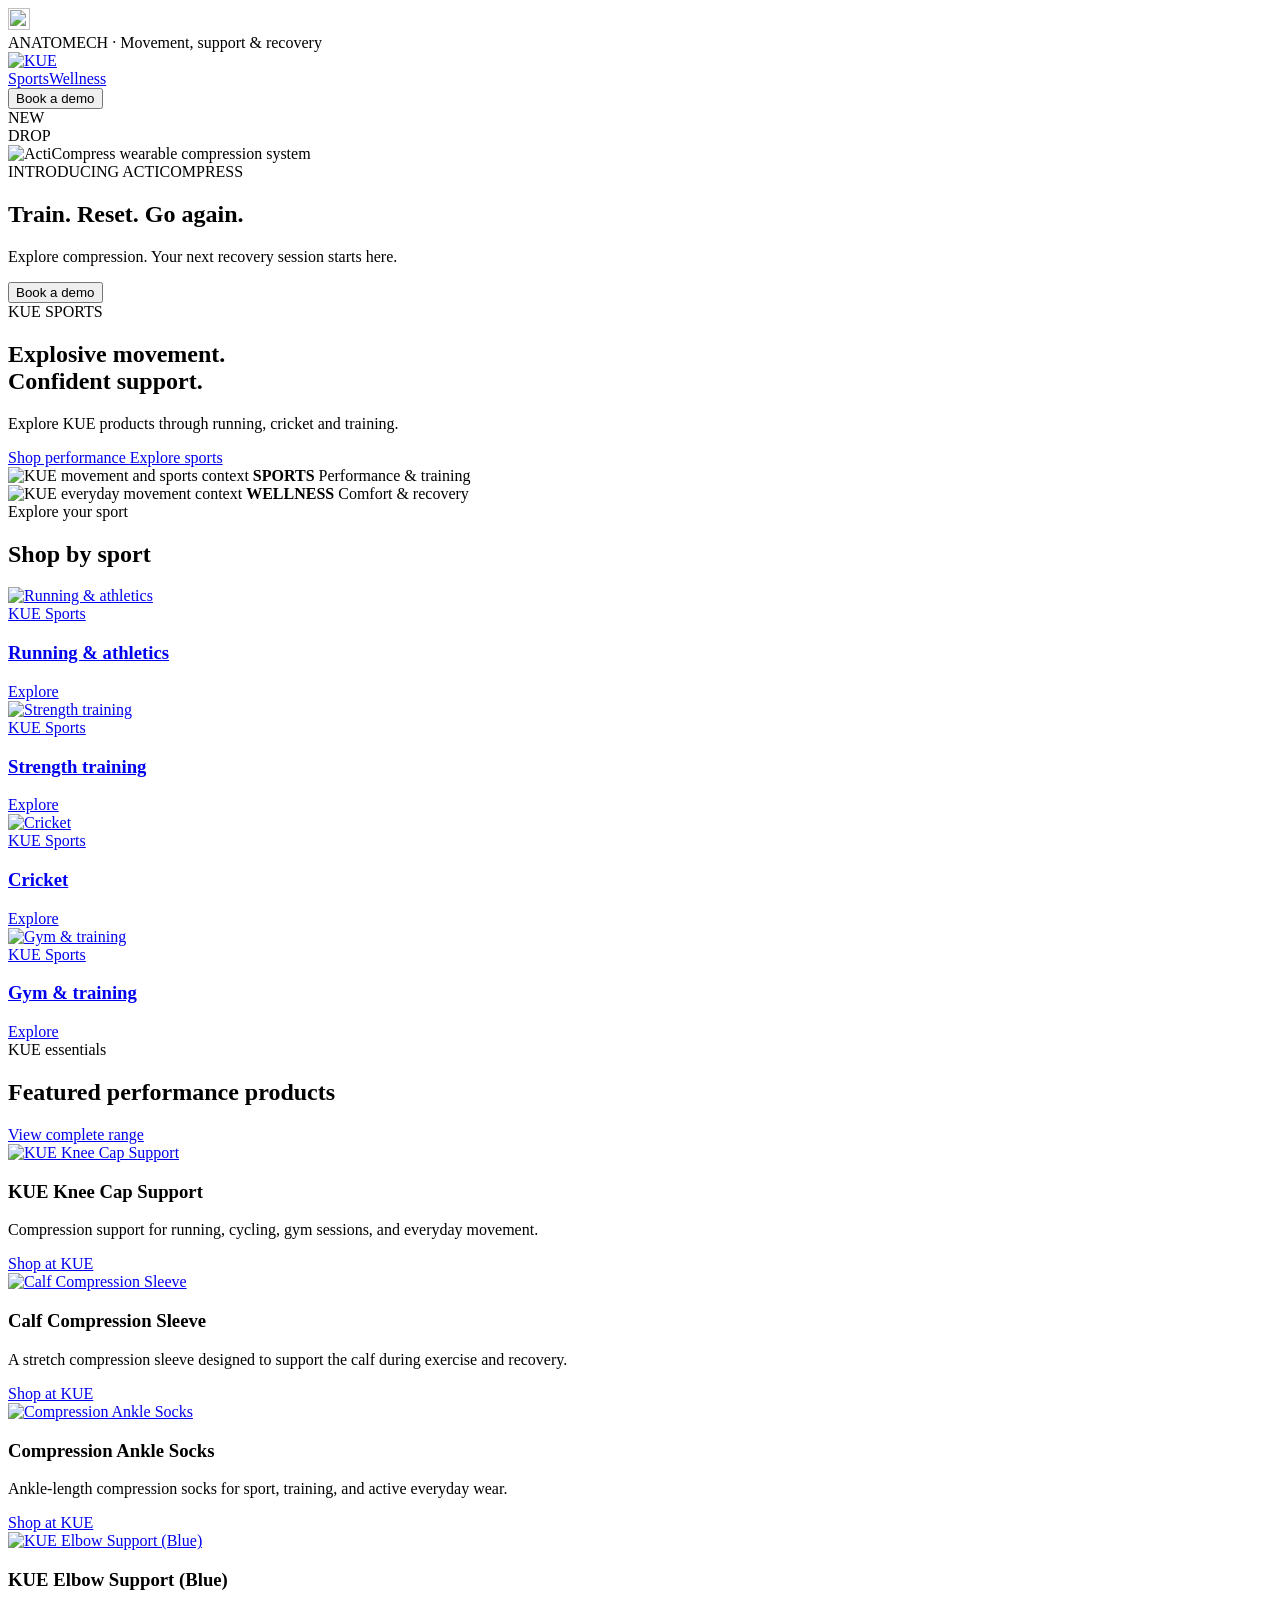
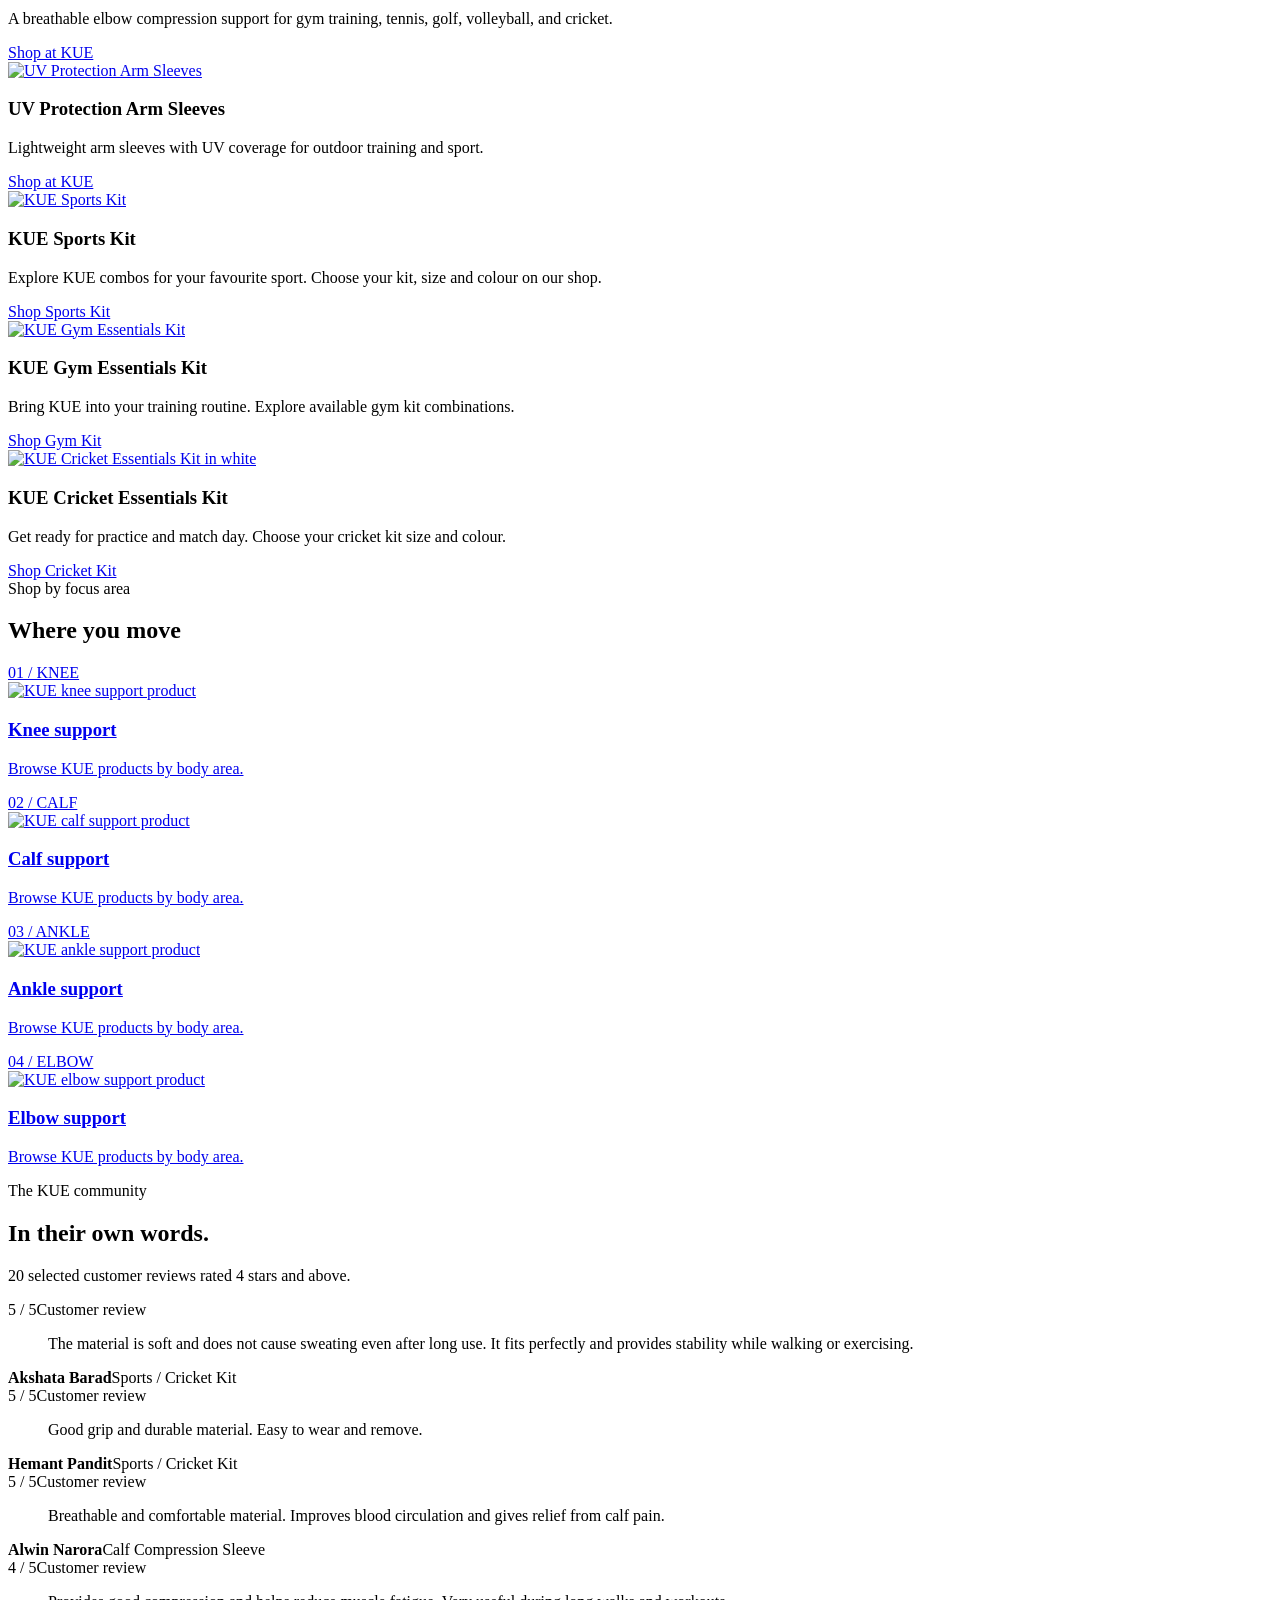
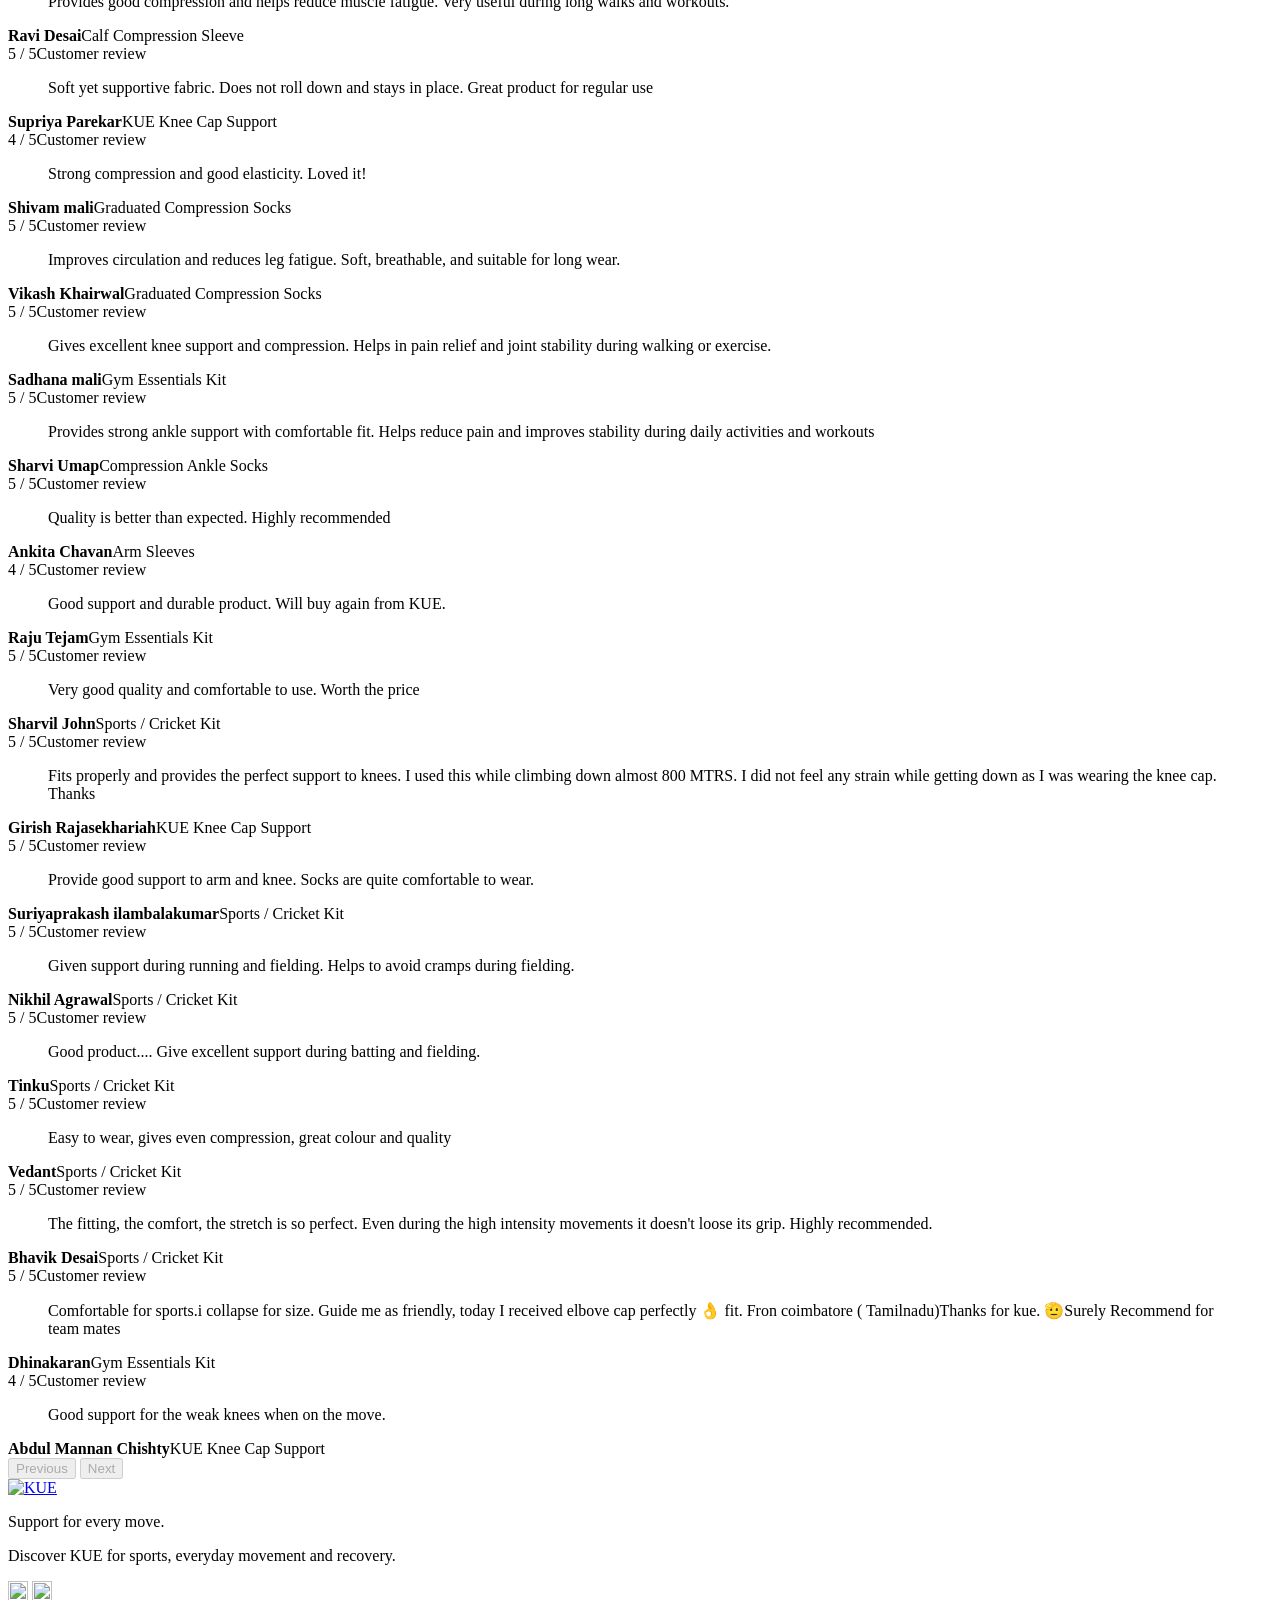
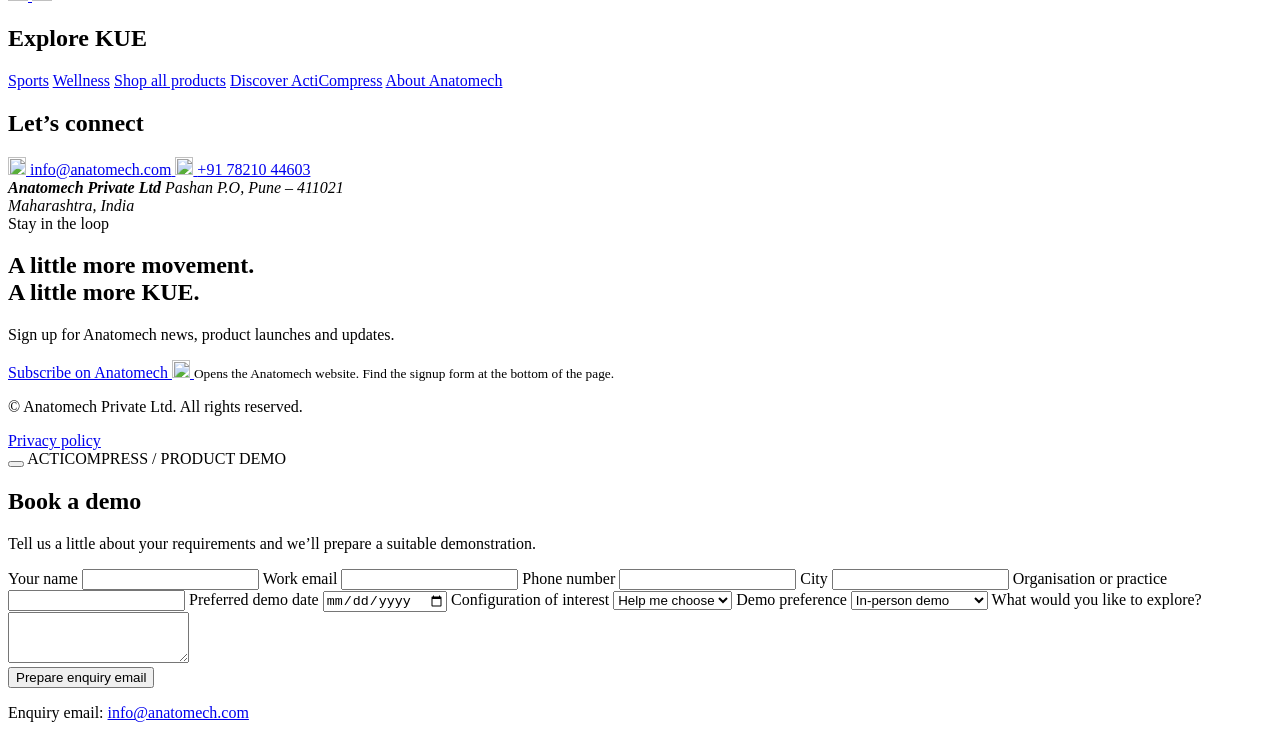
==== sports.html @ 0c374f52 "Add files via upload" ====
<!doctype html>
<html lang="en">
  <head>
    <meta charset="utf-8" />
    <meta name="viewport" content="width=device-width,initial-scale=1" />
    <title>Sports Performance | Anatomech × KUE</title>
    <link rel="stylesheet" href="css/styles.css" />
    <link rel="stylesheet" href="css/launch.css" />
    <link rel="stylesheet" href="css/themes.css" />

    <link rel="stylesheet" href="css/landing.css" />
    <script defer="" src="js/settings.js"></script>
    <script defer="" src="js/enquiry.js"></script>
    <script defer="" src="js/main.js"></script>
    <script
      src="https://unpkg.com/lucide@0.468.0/dist/umd/lucide.js"
      onload="if (typeof refreshIcons === 'function') refreshIcons();"
    ></script>
    <script src="js/reviews.js" defer></script>
  </head>
<a class="kue-top-button" href="#page-top" aria-label="Back to top">
  <img
    src="https://cdn.jsdelivr.net/npm/lucide-static@0.468.0/icons/arrow-up.svg"
    alt=""
    width="22"
    height="22"
  >
</a>

  <body data-page="sports" class="sports-theme" id="page-top">
    <div id="app">
      <div id="siteHeader">
        <div class="promo">ANATOMECH · Movement, support &amp; recovery</div>
        <header class="header">
          <div class="wrap landing-nav">
            <div class="header-brand"><a class="kue-header-logo" href="https://www.anatomech.co/" aria-label="KUE store"><img src="assets/kue-logo.png" alt="KUE" /></a><a class="anatomech-back" href="https://www.anatomech.co/"></a></div>
            <nav aria-label="Main navigation">
              <a href="sports.html" aria-current="page">Sports</a
              ><a href="wellness.html">Wellness</a
              >
            </nav>
            <button class="button sm" data-acti-enquiry="">Book a demo</button>
          </div>
        </header>
      </div>
      <!-- EDIT THIS PAGE'S TEXT AND PHOTOS BELOW. -->
      <main class="sports-context">
        <!-- SHARED LAUNCH HERO: edit js/launch.js -->
        <div id="launchHero">
          <section
            class="launch-strip launch-sports"
            id="acticompress"
            aria-label="ActiCompress new launch"
          >
            <div class="launch-number">NEW<br />DROP <span></span></div>
            <img
              class="launch-cut"
              src="assets/Sports hero.png"
              alt="ActiCompress wearable compression system"
              fetchpriority="high"
            />
            <div class="launch-message">
              <span class="launch-kicker">INTRODUCING ACTICOMPRESS</span>
              <h2>Train. Reset. Go again.</h2>
              <p>Explore compression. Your next recovery session starts here.</p>
            </div>
            <button class="launch-action" type="button" data-acti-enquiry="">
              Book a demo
              <i
                data-lucide="arrow-up-right"
                class="ui-icon"
                aria-hidden="true"
              ></i>
            </button>
          </section>
        </div>
        <section class="hero">
          <div class="hero-copy">
            <span class="eyebrow">KUE SPORTS</span>
            <h1>
              Explosive movement.
              <br />
              <span>Confident support.</span>
            </h1>
            <p>Explore KUE products through running, cricket and training.</p>
            <div class="hero-actions">
              <a class="button" href="https://kues.in/">
                Shop performance
                <i
                  data-lucide="arrow-up-right"
                  class="ui-icon"
                  aria-hidden="true"
                ></i>
              </a>
              <a class="button ghost" href="#sport-categories">
                Explore sports
                <i
                  data-lucide="arrow-up-right"
                  class="ui-icon"
                  aria-hidden="true"
                ></i>
              </a>
            </div>
          </div>
          <div class="hero-visuals">
            <div class="visual">
              <img
                src="assets/tennis.png"
                alt="KUE movement and sports context"
              />
              <span class="visual-tag">
                <b>SPORTS</b>
                Performance &amp; training
              </span>
            </div>
            <div class="visual">
              <img
                src="assets/wellness calf sleeve.png"
                alt="KUE everyday movement context"
              />
              <span class="visual-tag">
                <b>WELLNESS</b>
                Comfort &amp; recovery
              </span>
            </div>
          </div>
        </section>
        <section class="section" id="sport-categories">
          <div class="wrap">
            <div class="section-head">
              <div>
                <span class="eyebrow">Explore your sport</span>
                <h2>Shop by sport</h2>
              </div>
            </div>
            <div class="split-cards">
              <a class="feature-card" href="https://kues.in/products/cricket-essentials-kit?variant=50528614514999">
                <div class="photo">
                  <img src="assets/Kue knee+arm running male.png" alt="Running &amp; athletics" />
                </div>
                <div class="feature-body">
                  <span class="eyebrow">KUE Sports</span>
                  <h3>Running &amp; athletics</h3>
                  <span class="eyebrow">
                    Explore
                    <i
                      data-lucide="arrow-up-right"
                      class="ui-icon"
                      aria-hidden="true"
                    ></i>
                  </span>
                </div>
              </a>
              <a class="feature-card" href="https://kues.in/products/cricket-essentials-kit?variant=50528614449463">
                <div class="photo">
                  <img src="assets/Gym.png" alt="Strength training" />
                </div>
                <div class="feature-body">
                  <span class="eyebrow">KUE Sports</span>
                  <h3>Strength training</h3>
                  <span class="eyebrow">
                    Explore
                    <i
                      data-lucide="arrow-up-right"
                      class="ui-icon"
                      aria-hidden="true"
                    ></i>
                  </span>
                </div>
              </a>
              <a class="feature-card" href="https://kues.in/products/cricket-essentials-kit?variant=50644480033079">
                <div class="photo">
                  <img src="assets/Cricket.png" alt="Cricket" />
                </div>
                <div class="feature-body">
                  <span class="eyebrow">KUE Sports</span>
                  <h3>Cricket</h3>
                  <span class="eyebrow">
                    Explore
                    <i
                      data-lucide="arrow-up-right"
                      class="ui-icon"
                      aria-hidden="true"
                    ></i>
                  </span>
                </div>
              </a>
              <a class="feature-card" href="https://kues.in/products/cricket-essentials-kit?variant=50528614482231">
                <div class="photo">
                  <img src="assets/strength training.png" alt="Gym &amp; training" />
                </div>
                <div class="feature-body">
                  <span class="eyebrow">KUE Sports</span>
                  <h3>Gym &amp; training</h3>
                  <span class="eyebrow">
                    Explore<i
                      data-lucide="arrow-up-right"
                      class="ui-icon"
                      aria-hidden="true"
                    ></i>
                  </span>
                </div>
              </a>
            </div>
          </div>
        </section>
        <section class="section pale" id="products">
          <div class="wrap">
            <div class="section-head">
              <div>
                <span class="eyebrow">KUE essentials</span>
                <h2>Featured performance products</h2>
              </div>
              <a href="https://kues.in/collections/all-products" class="button ghost sm">
                View complete range
                <i
                  data-lucide="arrow-up-right"
                  class="ui-icon"
                  aria-hidden="true"
                ></i>
              </a>
            </div>
            <div class="product-grid">
              <article class="product-card">
                <a class="product-image" href="https://kues.in/products/kue-knee-cap-compression-support-brace-for-gym-running-cycling-sports-jogging-workout-pain-relief-men-women-brace-for-knee-pain-relief-products-small-turquoise"
                  ><img
                    class="product-art"
                    src="assets/kue-knee-support.png"
                    alt="KUE Knee Cap Support"
                    loading="lazy"
                /></a>
                <div class="product-info">
                  <h3>KUE Knee Cap Support</h3>
                  <p class="product-sub">
                    Compression support for running, cycling, gym sessions, and
                    everyday movement.
                  </p>
                  <a class="button ghost sm" href="https://kues.in/collections/all-products"
                    >Shop at KUE
                    <i data-lucide="arrow-up-right" class="ui-icon"></i
                  ></a>
                </div>
              </article>
              <article class="product-card">
                <a class="product-image" href="https://kues.in/products/calf-compression-sleeve"
                  ><img
                    class="product-art"
                    src="assets/kue-calf-sleeve.png"
                    alt="Calf Compression Sleeve"
                    loading="lazy"
                /></a>
                <div class="product-info">
                  <h3>Calf Compression Sleeve</h3>
                  <p class="product-sub">
                    A stretch compression sleeve designed to support the calf
                    during exercise and recovery.
                  </p>
                  <a class="button ghost sm" href="https://kues.in/collections/all-products"
                    >Shop at KUE
                    <i data-lucide="arrow-up-right" class="ui-icon"></i
                  ></a>
                </div>
              </article>
              <article class="product-card">
                <a class="product-image" href="https://kues.in/products/sports-performance-ankle-socks?variant=50195063243063"
                  ><img
                    class="product-art"
                    src="assets/kue-ankle-socks.png"
                    alt="Compression Ankle Socks"
                    loading="lazy"
                /></a>
                <div class="product-info">
                  <h3>Compression Ankle Socks</h3>
                  <p class="product-sub">
                    Ankle-length compression socks for sport, training, and
                    active everyday wear.
                  </p>
                  <a class="button ghost sm" href="https://kues.in/collections/all-products"
                    >Shop at KUE
                    <i data-lucide="arrow-up-right" class="ui-icon"></i
                  ></a>
                </div>
              </article>
              <article class="product-card">
                <a class="product-image" href="https://kues.in/products/kue-elbow-support-for-for-men-women-workout-gym-pain-relief-quick-recovery-tennis-golf-gym-fitness-volleyball-cricket-elbow-sleeves-elastic-breathable-compression-band-turquoise-s"
                  ><img
                    class="product-art"
                    src="assets/kue-elbow-support.png"
                    alt="KUE Elbow Support (Blue)"
                    loading="lazy"
                /></a>
                <div class="product-info">
                  <h3>KUE Elbow Support (Blue)</h3>
                  <p class="product-sub">
                    A breathable elbow compression support for gym training,
                    tennis, golf, volleyball, and cricket.
                  </p>
                  <a class="button ghost sm" href="https://kues.in/collections/all-products"
                    >Shop at KUE
                    <i data-lucide="arrow-up-right" class="ui-icon"></i
                  ></a>
                </div>
              </article>
              <article class="product-card">
                <a class="product-image" href="https://kues.in/products/arm-sleeve"
                  ><img
                    class="product-art"
                    src="assets/kue-arm-sleeves.png"
                    alt="UV Protection Arm Sleeves"
                    loading="lazy"
                /></a>
                <div class="product-info">
                  <h3>UV Protection Arm Sleeves</h3>
                  <p class="product-sub">
                    Lightweight arm sleeves with UV coverage for outdoor
                    training and sport.
                  </p>
                  <a class="button ghost sm" href="https://kues.in/collections/all-products"
                    >Shop at KUE
                    <i data-lucide="arrow-up-right" class="ui-icon"></i
                  ></a>
                </div>
              </article>
              <!-- SPORTS KIT -->
<article class="product-card">
  <a
    class="product-image"
    href="https://kues.in/products/cricket-essentials-kit"
  >
    <img
      class="product-art"
      src="https://cdn.shopify.com/s/files/1/0666/0970/9367/files/Suitableforallsports.jpg?v=1767867166"
      alt="KUE Sports Kit"
      loading="lazy"
    />
  </a>

  <div class="product-info">
    <h3>KUE Sports Kit</h3>
    <p class="product-sub">
      Explore KUE combos for your favourite sport.
      Choose your kit, size and colour on our shop.
    </p>
    <a
      class="button ghost sm"
      href="https://kues.in/products/cricket-essentials-kit"
    >
      Shop Sports Kit
      <i
        data-lucide="arrow-up-right"
        class="ui-icon"
        aria-hidden="true"
      ></i>
    </a>
  </div>
</article>

<!-- GYM KIT -->
<article class="product-card">
  <a
    class="product-image"
    href="https://kues.in/products/gym-essentials-kit"
  >
    <img
      class="product-art"
      src="https://cdn.shopify.com/s/files/1/0666/0970/9367/files/Elbowcap1_3.png?v=1767870946"
      alt="KUE Gym Essentials Kit"
      loading="lazy"
    />
  </a>

  <div class="product-info">
    <h3>KUE Gym Essentials Kit</h3>
    <p class="product-sub">
      Bring KUE into your training routine.
      Explore available gym kit combinations.
    </p>
    <a
      class="button ghost sm"
      href="https://kues.in/products/gym-essentials-kit"
    >
      Shop Gym Kit
      <i
        data-lucide="arrow-up-right"
        class="ui-icon"
        aria-hidden="true"
      ></i>
    </a>
  </div>
</article>

<!-- CRICKET KIT -->
<article class="product-card">
  <a
    class="product-image"
    href="https://kues.in/products/cricket-essentials-kit?variant=50644480033079"
  >
    <img
      class="product-art"
      src="https://kues.in/cdn/shop/files/white.png?v=1767870946&amp;width=800"
      alt="KUE Cricket Essentials Kit in white"
      loading="lazy"
    />
  </a>

  <div class="product-info">
    <h3>KUE Cricket Essentials Kit</h3>
    <p class="product-sub">
      Get ready for practice and match day.
      Choose your cricket kit size and colour.
    </p>
    <a
      class="button ghost sm"
      href="https://kues.in/products/cricket-essentials-kit?variant=50644480033079"
    >
      Shop Cricket Kit
      <i
        data-lucide="arrow-up-right"
        class="ui-icon"
        aria-hidden="true"
      ></i>
    </a>
  </div>
</article>
            </div>
          </div>
        </section>
        <section class="section pale">
          <div class="wrap">
            <div class="section-head">
              <div>
                <span class="eyebrow">Shop by focus area</span>
                <h2>Where you move</h2>
              </div>
            </div>
            <div class="zone-grid">
              <a class="zone" href="https://kues.in/products/cricket-essentials-kit?variant=50528614777143">
                <div class="zone-num">
                  <span>01 / KNEE</span>
                  <span>
                    <i
                      data-lucide="arrow-up-right"
                      class="ui-icon"
                      aria-hidden="true"
                    ></i>
                  </span>
                </div>
                <div class="zone-illustration">
                  <img
                    src="assets/Knee.png"
                    alt="KUE knee support product"
                    loading="lazy"
                  />
                </div>
                <h3>Knee support</h3>
                <p>Browse KUE products by body area.</p>
              </a>
              <a class="zone" href="https://kues.in/products/calf-compression-sleeve?variant=44956958163255">
                <div class="zone-num">
                  <span>02 / CALF</span>
                  <span>
                    <i
                      data-lucide="arrow-up-right"
                      class="ui-icon"
                      aria-hidden="true"
                    ></i>
                  </span>
                </div>
                <div class="zone-illustration">
                  <img
                    src="assets/Calf.png"
                    alt="KUE calf support product"
                    loading="lazy"
                  />
                </div>
                <h3>Calf support</h3>
                <p>Browse KUE products by body area.</p>
              </a>
              <a class="zone" href="https://kues.in/products/sports-performance-ankle-socks?variant=43635966476599">
                <div class="zone-num">
                  <span>03 / ANKLE</span>
                  <span>
                    <i
                      data-lucide="arrow-up-right"
                      class="ui-icon"
                      aria-hidden="true"
                    ></i>
                  </span>
                </div>
                <div class="zone-illustration">
                  <img
                    src="assets/ankel.png"
                    alt="KUE ankle support product"
                    loading="lazy"
                  />
                </div>
                <h3>Ankle support</h3>
                <p>Browse KUE products by body area.</p>
              </a>
              <a class="zone" href="https://kues.in/products/kue-elbow-support-for-for-men-women-workout-gym-pain-relief-quick-recovery-tennis-golf-gym-fitness-volleyball-cricket-elbow-sleeves-elastic-breathable-compression-band-turquoise-s">
                <div class="zone-num">
                  <span>04 / ELBOW</span>
                  <span>
                    <i
                      data-lucide="arrow-up-right"
                      class="ui-icon"
                      aria-hidden="true"
                    ></i>
                  </span>
                </div>
                <div class="zone-illustration">
                  <img
                    src="assets/elbow.png"
                    alt="KUE elbow support product"
                    loading="lazy"
                  />
                </div>
                <h3>Elbow support</h3>
                <p>Browse KUE products by body area.</p>
              </a>
            </div>
          </div>
        </section>
        <!-- <section class="section">
          <div class="wrap tech-panel">
            <div>
              <span class="eyebrow">KUE performance</span>
              <h3>Explore support options.</h3>
            </div>
            <div class="tech-point">
              <strong>01 / Support</strong>
              <p>Browse KUE products and check product details at the store.</p>
            </div>
            <div class="tech-point">
              <strong>02 / Compression</strong>
              <p>Browse KUE products and check product details at the store.</p>
            </div>
            <div class="tech-point">
              <strong>03 / Comfort</strong>
              <p>Browse KUE products and check product details at the store.</p>
            </div>
          </div>
        </section> -->
        
        
        
        <!-- <section class="section" id="sport-categories">
          <div class="wrap">
            <span class="eyebrow">KUE / Sports &amp; performance</span>
            <h2>Find your training fit.</h2>
            <p class="muted">
              Use the KUE shop to review product sizes and available colors.
            </p>
            <a class="button" href="https://kues.in/collections/all-products"> Shop sports products </a>
          </div>
        </section> -->

        <!-- CUSTOMER REVIEWS — place before </main> -->
<section class="section kue-selected-reviews" id="customer-reviews">
  <div class="wrap pale">
    <div class="section-head">
      <div>
        <span class="eyebrow">The KUE community</span>
        <h2>In their own words.</h2>
        <p>20 selected customer reviews rated 4 stars and above.</p>
      </div>
    </div>

    <div
  class="kue-review-grid"
  id="kueReviewGrid"
  role="region"
  aria-label="Customer reviews"
  tabindex="0"
></div>

    <div class="kue-review-controls">
  <button
    type="button"
    class="button ghost"
    id="kueReviewsPrev"
    aria-label="Previous reviews"
    aria-controls="kueReviewGrid"
  >
       Previous
      </button>

        <button
    type="button"
    class="button"
    id="kueReviewsNext"
    aria-label="Next reviews"
    aria-controls="kueReviewGrid"
  >
    Next
  </button>
    </div>
  </div>
</section>
      </main>
      <div id="siteFooter">
        <footer class="kue-footer">
  <div class="kue-footer-inner">

    <div class="kue-footer-grid">

      <!-- BRAND -->
      <div class="kue-footer-brand">
        <a href="https://kues.in/" aria-label="Visit the KUE shop">
          <img
            class="kue-footer-logo"
            src="assets/kue-logo.png"
            alt="KUE"
            width="130"
            loading="lazy"
          >
        </a>

        <p class="kue-footer-tagline">
          Support for every move.
        </p>

        <p>
          Discover KUE for sports, everyday movement
          and recovery.
        </p>

        <div class="kue-footer-socials">
          <a
            href="https://www.instagram.com/kue.life/"
            target="_blank"
            rel="noopener noreferrer"
            aria-label="KUE on Instagram — opens in a new tab"
          >
            <img
              src="https://cdn.jsdelivr.net/npm/lucide-static@0.468.0/icons/instagram.svg"
              width="20"
              height="20"
              alt=""
            >
          </a>

          <a
            href="https://www.linkedin.com/company/anatomech/"
            target="_blank"
            rel="noopener noreferrer"
            aria-label="Anatomech on LinkedIn — opens in a new tab"
          >
            <img
              src="https://cdn.jsdelivr.net/npm/lucide-static@0.468.0/icons/linkedin.svg"
              width="20"
              height="20"
              alt=""
            >
          </a>
        </div>
      </div>

      <!-- PAGE LINKS -->
      <nav class="kue-footer-links" aria-label="Footer navigation">
        <h2>Explore KUE</h2>
        <a href="sports.html">Sports</a>
        <a href="wellness.html">Wellness</a>
        <a href="https://kues.in/collections/all-products">Shop all products</a>
        <a href="#acticompress">Discover ActiCompress</a>
        <a href="https://www.anatomech.co/">About Anatomech</a>
      </nav>

      <!-- CONTACT DETAILS -->
      <div class="kue-footer-contact">
        <h2>Let’s connect</h2>

        <a class="kue-footer-contact-link" href="mailto:info@anatomech.com">
          <img
            src="https://cdn.jsdelivr.net/npm/lucide-static@0.468.0/icons/mail.svg"
            width="18"
            height="18"
            alt=""
          >
          <span>info@anatomech.com</span>
        </a>

        <a class="kue-footer-contact-link" href="tel:+917821044603">
          <img
            src="https://cdn.jsdelivr.net/npm/lucide-static@0.468.0/icons/phone.svg"
            width="18"
            height="18"
            alt=""
          >
          <span>+91 78210 44603</span>
        </a>

        <address>
          <strong>Anatomech Private Ltd</strong>
          Pashan P.O, Pune – 411021<br>
          Maharashtra, India
        </address>
      </div>

      <!-- NEWSLETTER -->
      <div class="kue-footer-newsletter">
        <span class="kue-footer-label">Stay in the loop</span>
        <h2>A little more movement.<br>A little more KUE.</h2>
        <p>
          Sign up for Anatomech news, product launches
          and updates.
        </p>

        <a
          class="kue-footer-subscribe"
          href="https://www.anatomech.co/"
          target="_blank"
          rel="noopener noreferrer"
        >
          Subscribe on Anatomech
          <img
            src="https://cdn.jsdelivr.net/npm/lucide-static@0.468.0/icons/arrow-up-right.svg"
            width="18"
            height="18"
            alt=""
          >
        </a>

        <small>
          Opens the Anatomech website. Find the signup
          form at the bottom of the page.
        </small>
      </div>

    </div>

    <div class="kue-footer-bottom">
      <p>© Anatomech Private Ltd. All rights reserved.</p>

      <a href="https://www.anatomech.co/privacy-policy">
        Privacy policy
      </a>
    </div>

  </div>
</footer>
      </div>
      <div id="siteOverlays"></div>
    </div>
  </body>
</html>
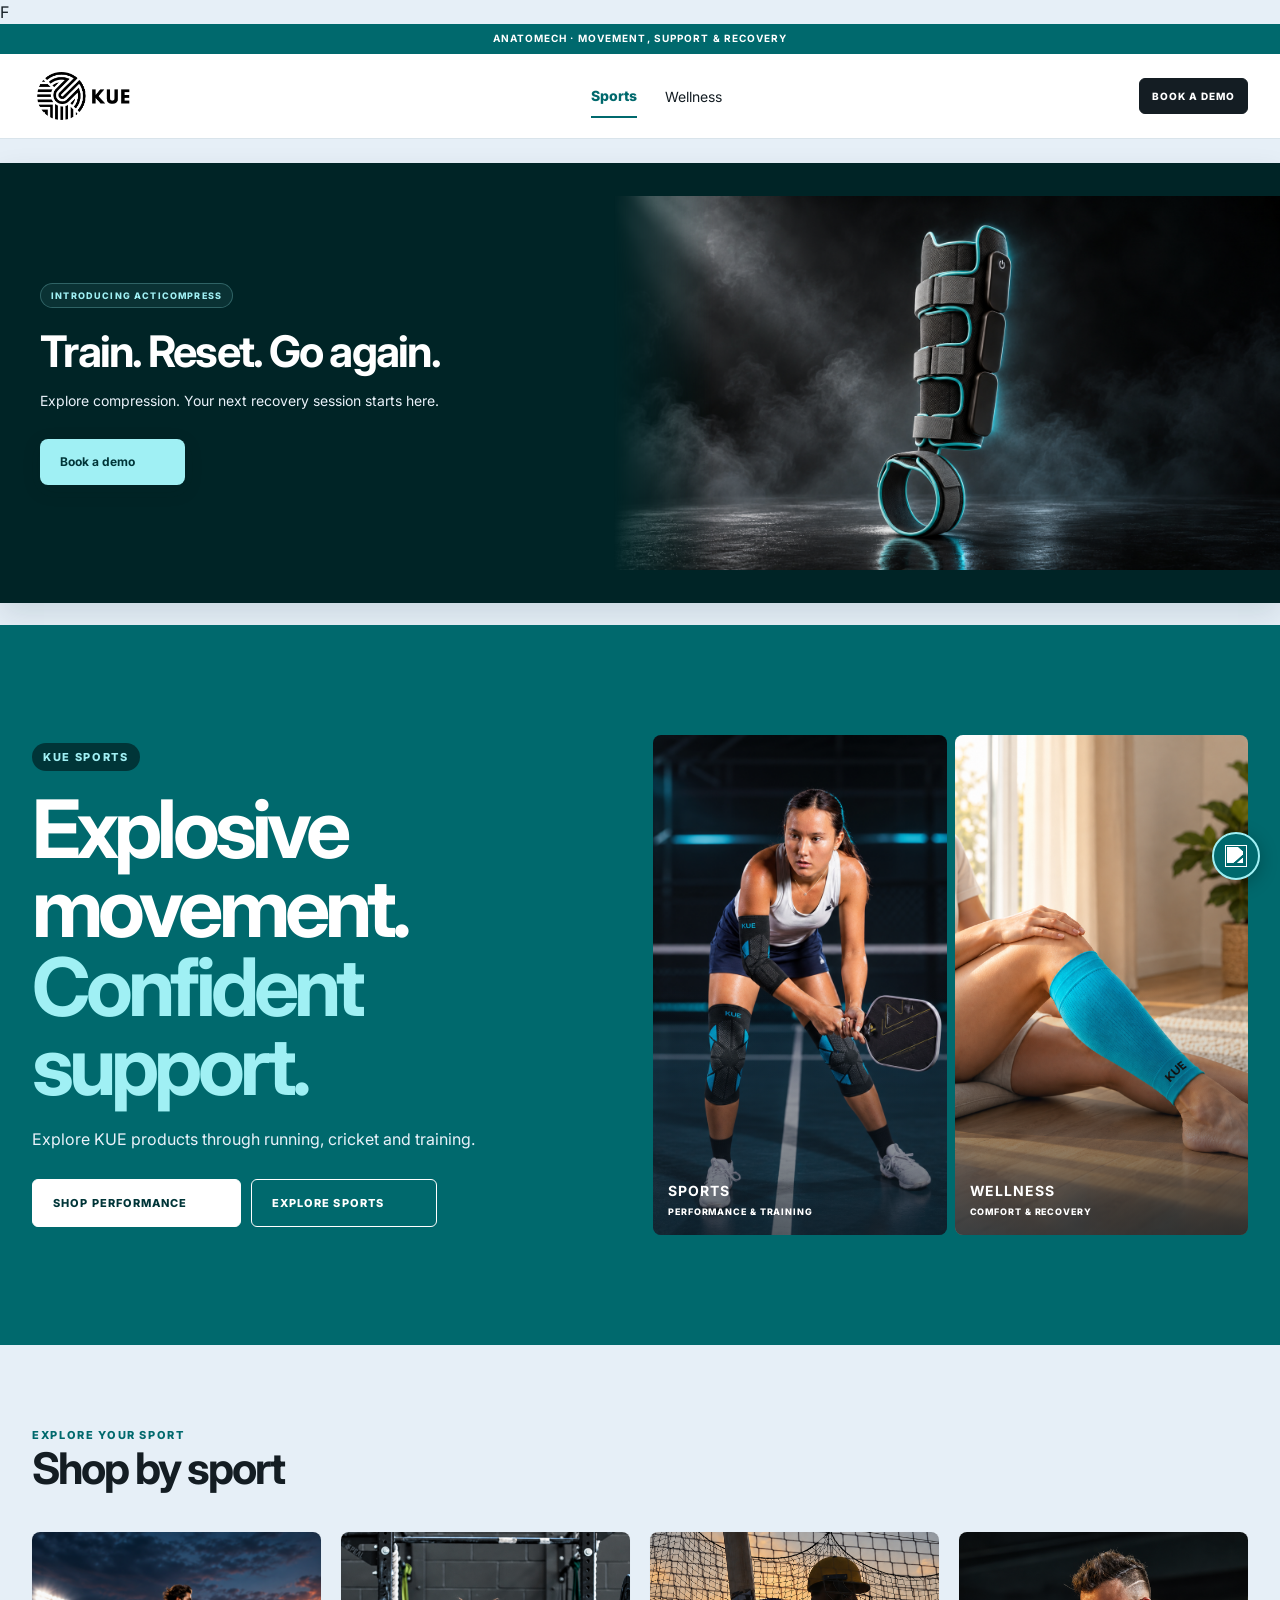
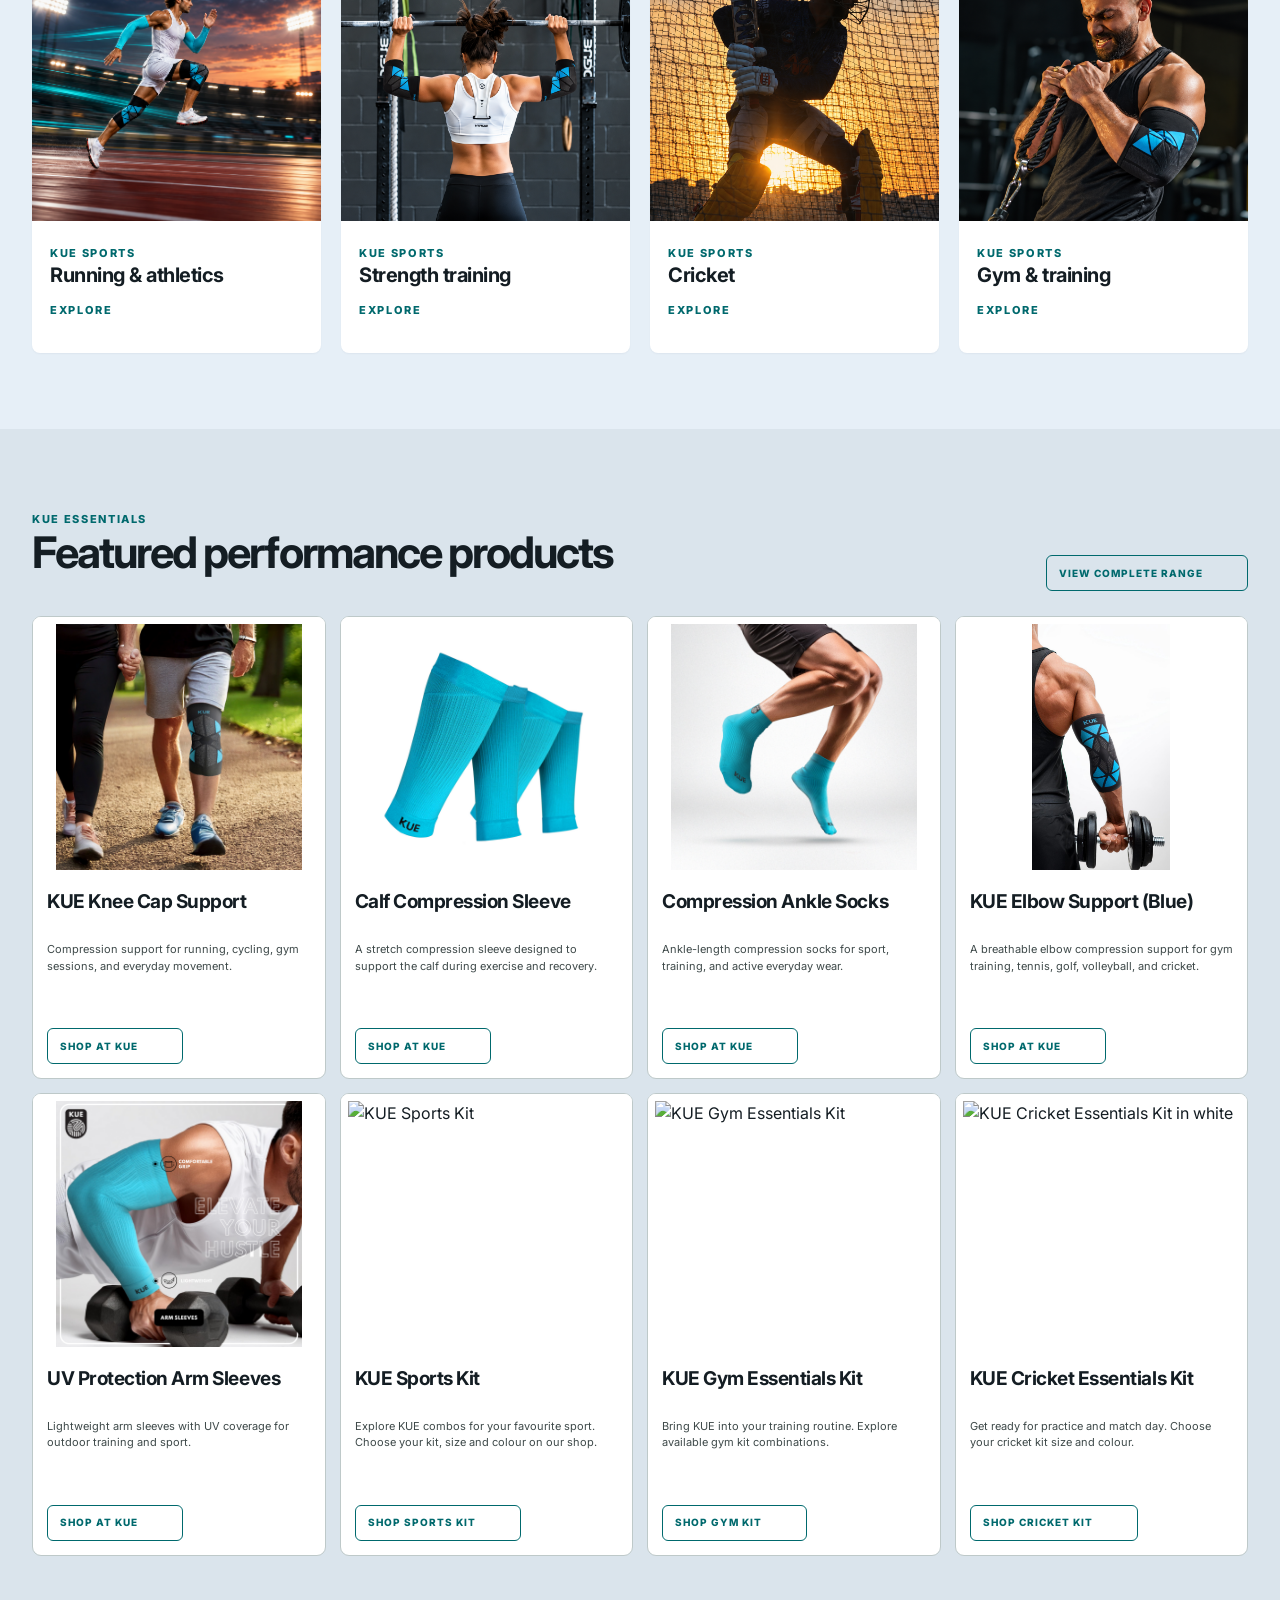
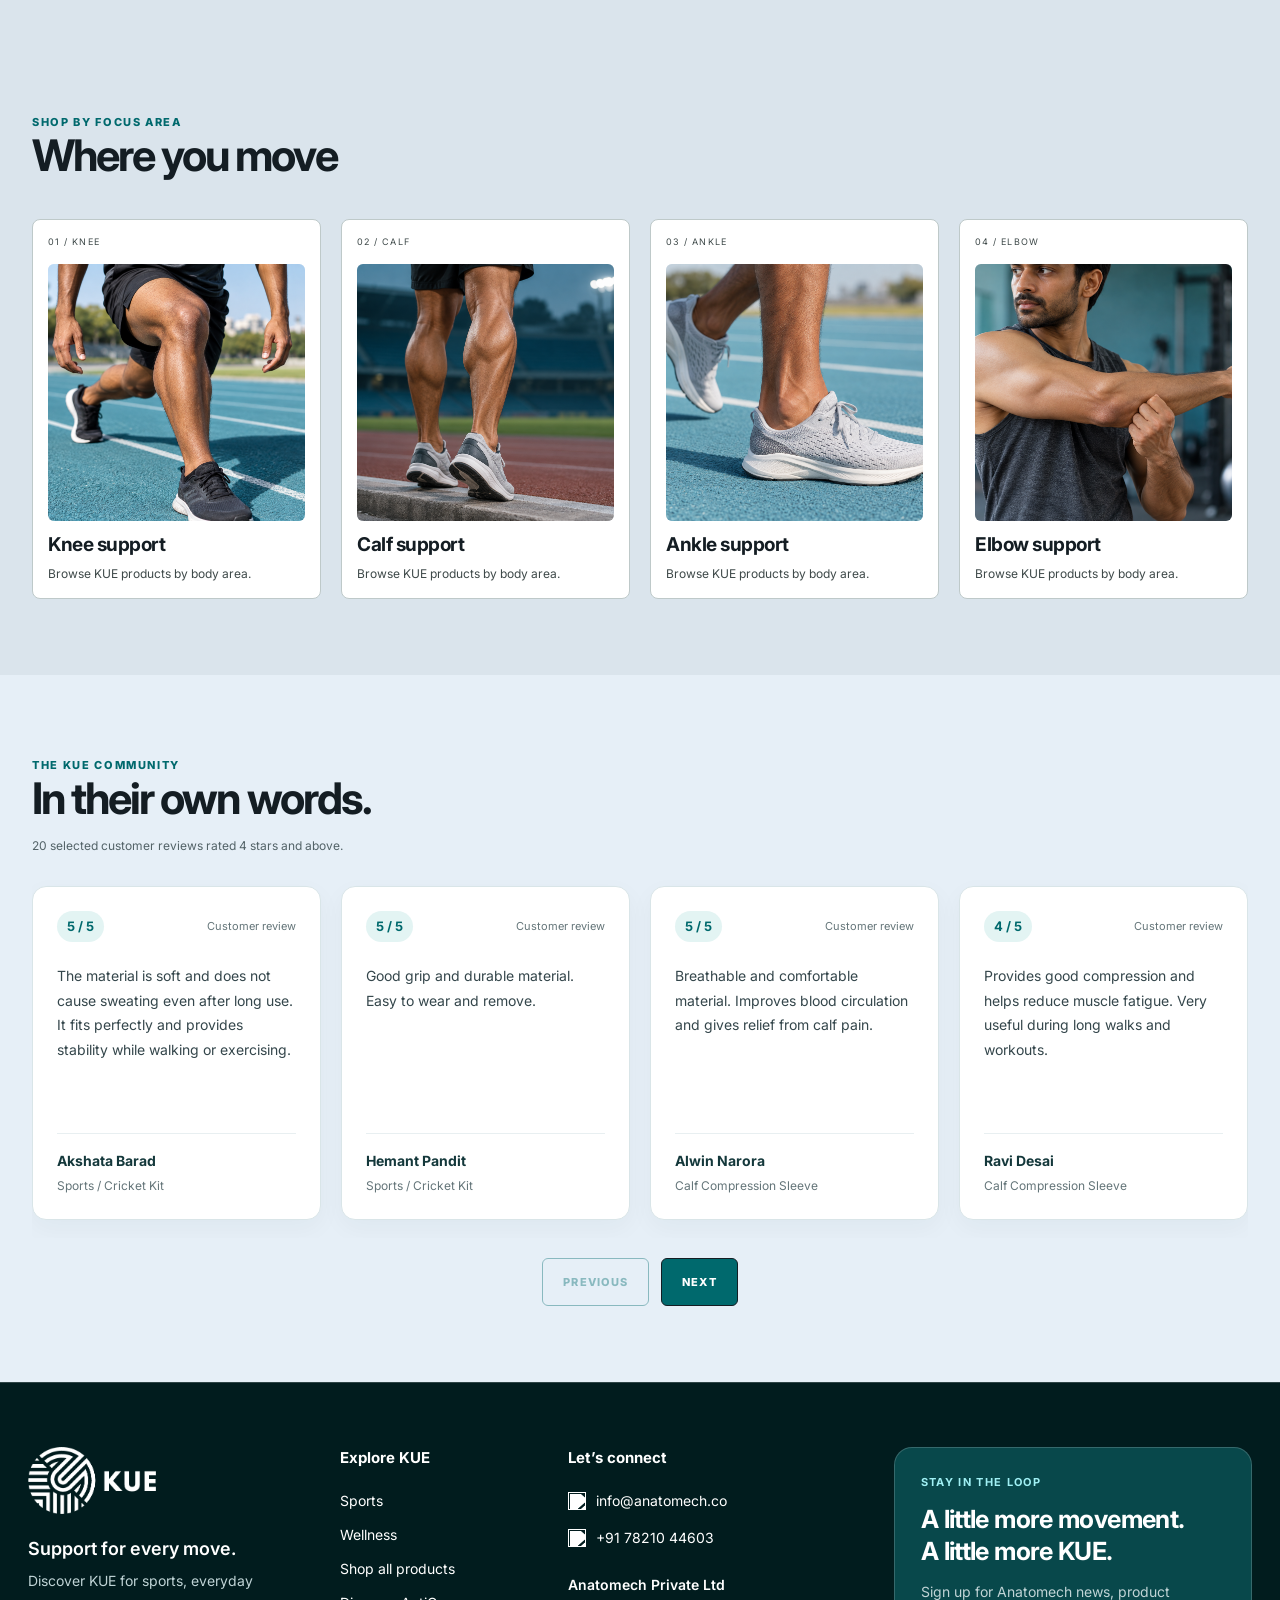
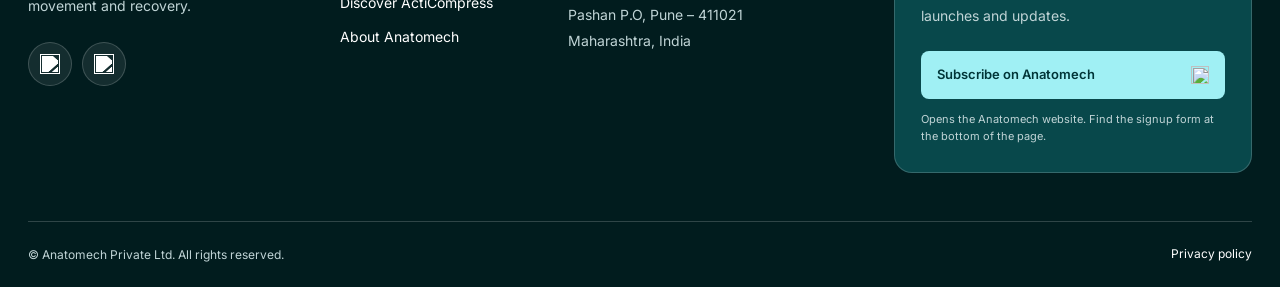
==== commit 693af297: "Update sports.html" ====
--- a/sports.html
+++ b/sports.html
@@ -5,7 +5,7 @@
     <meta name="viewport" content="width=device-width,initial-scale=1" />
     <title>Sports Performance | Anatomech × KUE</title>
     <link rel="stylesheet" href="css/styles.css" />
-    <link rel="stylesheet" href="css/launch.css" />
+    <link rel="stylesheet" href="css/launch.css" />F
     <link rel="stylesheet" href="css/themes.css" />
 
     <link rel="stylesheet" href="css/landing.css" />
@@ -670,14 +670,14 @@
       <div class="kue-footer-contact">
         <h2>Let’s connect</h2>
 
-        <a class="kue-footer-contact-link" href="mailto:info@anatomech.com">
+        <a class="kue-footer-contact-link" href="mailto:info@anatomech.co">
           <img
             src="https://cdn.jsdelivr.net/npm/lucide-static@0.468.0/icons/mail.svg"
             width="18"
             height="18"
             alt=""
           >
-          <span>info@anatomech.com</span>
+          <span>info@anatomech.co</span>
         </a>
 
         <a class="kue-footer-contact-link" href="tel:+917821044603">
--- a/css/styles.css
+++ b/css/styles.css
@@ -0,0 +1,2605 @@
+/* SHARED LAYOUT. Colors for Sports/Wellness are in themes.css. Launch feature is in launch.css. */
+@import url(https://fonts.googleapis.com/css2?family=Inter:wght@400;500;600;700;800&display=swap);
+:root {
+  --bg: #f5faff;
+  --surface: #fff;
+  --pale: #ebf5fd;
+  --line: #d9e4eb;
+  --ink: #141d23;
+  --muted: #61717b;
+  --teal: #00696d;
+  --teal2: #52a3a7;
+  --teal-light: #d8f2f1;
+  --coral: #ec5b4f;
+  --ochre: #e09f3e;
+  --max: 1360px;
+  --shadow:
+    0 8px 24px -4px rgba(27, 36, 42, 0.08),
+    0 2px 6px -1px rgba(27, 36, 42, 0.04);
+}
+* {
+  box-sizing: border-box;
+}
+html {
+  scroll-behavior: smooth;
+}
+body {
+  margin: 0;
+  background: var(--bg);
+  color: var(--ink);
+  font:
+    16px/1.5 Inter,
+    Arial,
+    sans-serif;
+}
+a {
+  color: inherit;
+  text-decoration: none;
+}
+button,
+input,
+select {
+  font: inherit;
+}
+button {
+  cursor: pointer;
+}
+img {
+  width: 100%;
+  height: 100%;
+  object-fit: cover;
+  display: block;
+}
+.wrap {
+  width: min(calc(100% - 64px), var(--max));
+  margin-inline: auto;
+}
+.eyebrow {
+  font-size: 11px;
+  letter-spacing: 0.15em;
+  text-transform: uppercase;
+  color: var(--teal);
+  font-weight: 800;
+}
+.muted {
+  color: var(--muted);
+}
+h1,
+h2,
+h3,
+p {
+  margin-top: 0;
+}
+h1 {
+  font-size: clamp(3rem, 6.3vw, 6.7rem);
+  line-height: 0.98;
+  letter-spacing: -0.06em;
+  margin-bottom: 22px;
+}
+h2 {
+  font-size: clamp(2rem, 3.4vw, 3.6rem);
+  line-height: 1.06;
+  letter-spacing: -0.045em;
+  margin-bottom: 16px;
+}
+h3 {
+  font-size: 19px;
+  line-height: 1.25;
+  letter-spacing: -0.025em;
+  margin-bottom: 8px;
+}
+.button {
+  border: 1px solid var(--ink);
+  border-radius: 6px;
+  background: var(--ink);
+  color: white;
+  min-height: 48px;
+  padding: 0 20px;
+  display: inline-flex;
+  align-items: center;
+  justify-content: center;
+  gap: 12px;
+  text-transform: uppercase;
+  font-size: 11px;
+  letter-spacing: 0.1em;
+  font-weight: 800;
+  transition: 0.18s;
+}
+.button:hover {
+  background: var(--teal);
+  border-color: var(--teal);
+  transform: translateY(-1px);
+}
+.button.ghost {
+  background: transparent;
+  color: var(--ink);
+}
+.button.ghost:hover {
+  color: #fff;
+}
+.button.light {
+  background: #fff;
+  color: var(--ink);
+  border-color: #fff;
+}
+.button.sm {
+  min-height: 36px;
+  padding: 0 12px;
+  font-size: 10px;
+}
+.icon-button {
+  width: 38px;
+  height: 38px;
+  border: 0;
+  background: transparent;
+  border-radius: 50%;
+  display: grid;
+  place-items: center;
+  color: var(--ink);
+  font-size: 19px;
+}
+.icon-button:hover {
+  background: var(--pale);
+}
+a:focus-visible,
+button:focus-visible,
+input:focus-visible,
+select:focus-visible {
+  outline: 3px solid var(--teal2);
+  outline-offset: 2px;
+}
+.promo {
+  height: 30px;
+  background: var(--teal);
+  color: #fff;
+  text-align: center;
+  font-size: 10px;
+  letter-spacing: 0.11em;
+  text-transform: uppercase;
+  font-weight: 700;
+  padding: 7px;
+}
+.header {
+  height: 76px;
+  position: sticky;
+  top: 0;
+  z-index: 30;
+  background: #fff;
+  border-bottom: 1px solid var(--line);
+}
+.head {
+  height: 100%;
+  display: flex;
+  align-items: center;
+  gap: 40px;
+}
+.brand {
+  width: 118px;
+  flex: none;
+  display: flex;
+  align-items: center;
+  gap: 7px;
+  font-weight: 800;
+  letter-spacing: -0.03em;
+  font-size: 18px;
+}
+.brand-mark {
+  width: 26px;
+  height: 17px;
+  background: #050607;
+  display: inline-block;
+}
+.nav {
+  display: flex;
+  align-items: center;
+  gap: 28px;
+  height: 100%;
+  margin-right: auto;
+}
+.nav a,
+.nav button {
+  background: none;
+  border: 0;
+  padding: 0;
+  height: 100%;
+  display: flex;
+  align-items: center;
+  text-transform: uppercase;
+  letter-spacing: 0.13em;
+  font-size: 10px;
+  font-weight: 800;
+}
+.nav a.active,
+.nav a:hover,
+.nav button:hover {
+  color: var(--teal);
+  box-shadow: inset 0 -2px var(--teal);
+}
+.head-actions {
+  display: flex;
+  align-items: center;
+  gap: 5px;
+}
+.search-box {
+  height: 36px;
+  width: min(230px, 19vw);
+  background: #f0f5f8;
+  border: 1px solid #dce6ec;
+  border-radius: 6px;
+  display: flex;
+  align-items: center;
+  padding: 0 10px;
+  gap: 7px;
+}
+.search-box input {
+  background: transparent;
+  border: 0;
+  outline: 0;
+  width: 100%;
+  font-size: 12px;
+}
+.cart-count {
+  min-width: 17px;
+  height: 17px;
+  background: var(--teal);
+  color: white;
+  border-radius: 50%;
+  font-size: 10px;
+  display: grid;
+  place-items: center;
+  position: absolute;
+  transform: translate(12px, -12px);
+}
+.mobile-toggle {
+  display: none;
+}
+.mega {
+  position: absolute;
+  left: 0;
+  right: 0;
+  background: #fff;
+  border-top: 1px solid var(--line);
+  box-shadow: var(--shadow);
+  padding: 28px 0;
+  display: none;
+}
+.nav-item:hover .mega,
+.nav-item:focus-within .mega {
+  display: block;
+}
+.mega h4 {
+  font-size: 11px;
+  text-transform: uppercase;
+  letter-spacing: 0.14em;
+  color: var(--teal);
+  margin: 0 0 12px;
+}
+.mega a {
+  padding: 7px 0;
+  font-size: 15px;
+}
+.mega-promo {
+  background: var(--pale);
+  padding: 22px;
+  border-radius: 8px;
+}
+.mega-promo strong {
+  font-size: 24px;
+  display: block;
+  margin: 12px 0;
+}
+.hero {
+  position: relative;
+  min-height: 560px;
+  height: min(68vw, 720px);
+  background: var(--pale);
+  display: grid;
+  grid-template-columns: 1fr 1fr;
+  gap: 26px;
+  align-items: center;
+  padding: 46px max(32px, calc((100vw - var(--max)) / 2));
+}
+.hero-copy {
+  padding-right: 20px;
+  max-width: 620px;
+}
+.hero-copy .eyebrow {
+  display: inline-flex;
+  background: #e3f2f8;
+  padding: 6px 11px;
+  border-radius: 99px;
+  margin-bottom: 18px;
+}
+.hero-copy h1 span {
+  color: var(--teal);
+}
+.hero-copy p {
+  max-width: 490px;
+  color: var(--muted);
+  font-size: 16px;
+  margin-bottom: 28px;
+}
+.hero-actions {
+  display: flex;
+  gap: 10px;
+  flex-wrap: wrap;
+}
+.hero-visuals {
+  display: grid;
+  grid-template-columns: 1fr 1fr;
+  height: 100%;
+  max-height: 500px;
+  gap: 8px;
+  min-height: 340px;
+}
+.visual {
+  position: relative;
+  overflow: hidden;
+  border-radius: 8px;
+  background: linear-gradient(135deg, #cedee7, #9baeb8);
+}
+.visual img {
+  transition: transform 0.6s;
+}
+.visual:hover img {
+  transform: scale(1.035);
+}
+.visual:after {
+  content: "";
+  position: absolute;
+  inset: 50% 0 0;
+  background: linear-gradient(transparent, #101d26b0);
+}
+.visual-tag {
+  position: absolute;
+  bottom: 17px;
+  left: 15px;
+  z-index: 1;
+  color: white;
+  text-transform: uppercase;
+  font-size: 9px;
+  letter-spacing: 0.1em;
+  font-weight: 800;
+}
+.visual-tag b {
+  display: block;
+  font-size: 14px;
+  margin-bottom: 4px;
+}
+.values {
+  padding: 25px 0;
+  border-bottom: 1px solid var(--line);
+  display: grid;
+  grid-template-columns: repeat(4, 1fr);
+  gap: 20px;
+}
+.value strong {
+  display: block;
+  font-size: 11px;
+  letter-spacing: 0.08em;
+  text-transform: uppercase;
+  margin-bottom: 5px;
+}
+.value span {
+  font-size: 12px;
+  color: var(--muted);
+}
+.section {
+  padding: 76px 0;
+}
+.section.pale {
+  background: var(--pale);
+}
+.split-cards {
+  display: grid;
+  grid-template-columns: 1fr 1fr;
+  gap: 18px;
+}
+.feature-card {
+  background: #fff;
+  border-radius: 8px;
+  overflow: hidden;
+  box-shadow: 0 1px 2px #141d230b;
+}
+.feature-card .photo {
+  height: 260px;
+  background: #dce9ef;
+  overflow: hidden;
+}
+.feature-card .photo img {
+  transition: transform 0.5s;
+}
+.feature-card:hover .photo img {
+  transform: scale(1.03);
+}
+.feature-body {
+  padding: 21px 23px 24px;
+}
+.feature-body p {
+  font-size: 13px;
+  color: var(--muted);
+  margin: 0 0 18px;
+}
+.tag {
+  display: inline-block;
+  padding: 5px 9px;
+  border-radius: 5px;
+  background: var(--pale);
+  color: var(--teal);
+  font-size: 9px;
+  letter-spacing: 0.12em;
+  font-weight: 800;
+  text-transform: uppercase;
+}
+.zone-grid {
+  display: grid;
+  grid-template-columns: repeat(4, 1fr);
+  gap: 14px;
+}
+.zone {
+  background: #fff;
+  border: 1px solid #e8eef3;
+  border-radius: 8px;
+  padding: 15px;
+  transition: 0.2s;
+}
+.zone:hover {
+  transform: translateY(-3px);
+  box-shadow: var(--shadow);
+}
+.zone-num {
+  font-size: 9px;
+  letter-spacing: 0.12em;
+  color: var(--muted);
+  display: flex;
+  justify-content: space-between;
+}
+.zone-illustration {
+  height: 120px;
+  margin: 12px 0;
+  display: grid;
+  place-items: center;
+  color: var(--teal2);
+  font-weight: 700;
+  font-size: 12px;
+}
+.zone p {
+  font-size: 12px;
+  color: var(--muted);
+  margin: 0;
+}
+.tech-panel {
+  background: #fff;
+  border: 1px solid #edf0f3;
+  border-radius: 10px;
+  padding: 30px;
+  display: grid;
+  grid-template-columns: 1.1fr repeat(3, 1fr);
+  gap: 24px;
+  align-items: start;
+}
+.tech-point {
+  border-left: 1px solid var(--line);
+  padding-left: 18px;
+}
+.tech-point strong {
+  display: block;
+  font-size: 12px;
+  color: var(--teal);
+  margin-bottom: 9px;
+}
+.tech-point p {
+  font-size: 12px;
+  color: var(--muted);
+  margin: 0;
+}
+.section-head {
+  display: flex;
+  align-items: end;
+  justify-content: space-between;
+  gap: 24px;
+  margin-bottom: 25px;
+}
+.section-head p {
+  margin: 0;
+  color: var(--muted);
+  font-size: 12px;
+}
+.product-grid {
+  display: grid;
+  grid-template-columns: repeat(4, 1fr);
+  gap: 14px;
+}
+.product-card {
+  min-width: 0;
+  background: #fff;
+  border: 1px solid rgba(27, 36, 42, 0.06);
+  border-radius: 9px;
+  overflow: hidden;
+  position: relative;
+  transition: 0.2s;
+}
+.product-card:hover {
+  transform: translateY(-3px);
+  box-shadow: var(--shadow);
+}
+.product-image {
+  height: 260px;
+  position: relative;
+}
+.product-image img {
+  position: absolute;
+  inset: 0;
+  object-fit: cover;
+}
+.badge {
+  position: absolute;
+  z-index: 2;
+  top: 11px;
+  left: 11px;
+  border-radius: 5px;
+  padding: 5px 7px;
+  font-size: 9px;
+  text-transform: uppercase;
+  letter-spacing: 0.1em;
+  font-weight: 800;
+  background: #fff;
+  color: var(--teal);
+}
+.wish {
+  position: absolute;
+  z-index: 2;
+  right: 10px;
+  top: 8px;
+  background: #ffffffdf;
+  border: 0;
+  width: 34px;
+  height: 34px;
+  border-radius: 50%;
+  font-size: 18px;
+}
+.wish.on {
+  color: var(--coral);
+}
+.product-info {
+  padding: 13px 14px 14px;
+}
+.product-line {
+  display: flex;
+  justify-content: space-between;
+}
+.product-name {
+  font-size: 14px;
+  font-weight: 700;
+  line-height: 1.3;
+  margin: 0;
+}
+.price {
+  font-size: 14px;
+  font-weight: 700;
+}
+.product-sub {
+  font-size: 11px;
+  color: var(--muted);
+  margin: 7px 0 10px;
+  min-height: 16px;
+}
+.product-bottom {
+  display: flex;
+  justify-content: space-between;
+  align-items: center;
+  gap: 10px;
+}
+.dots {
+  display: flex;
+  gap: 5px;
+}
+.dots i {
+  width: 9px;
+  height: 9px;
+  border-radius: 50%;
+  background: #17282c;
+  display: block;
+}
+.dots i:nth-child(2) {
+  background: var(--teal2);
+}
+.dots i:nth-child(3) {
+  background: #c9d4db;
+}
+.add-mini {
+  border: 0;
+  border-radius: 4px;
+  background: var(--pale);
+  color: var(--teal);
+  font-weight: 800;
+  font-size: 10px;
+  padding: 8px 12px;
+}
+.add-mini:hover {
+  background: var(--teal);
+  color: #fff;
+}
+.testimonials {
+  display: grid;
+  grid-template-columns: 1fr 1fr;
+  gap: 18px;
+}
+.quote {
+  padding: 25px;
+  border-radius: 8px;
+  background: #fff;
+  border: 1px solid #e7edf2;
+}
+.quote p {
+  font-size: 13px;
+  color: var(--muted);
+  margin: 12px 0 18px;
+}
+.quote strong {
+  font-size: 12px;
+}
+.quote small {
+  display: block;
+  color: var(--muted);
+  font-size: 10px;
+  margin-top: 3px;
+}
+.page-intro {
+  padding: 40px 0 25px;
+}
+.page-intro p {
+  max-width: 600px;
+  color: var(--muted);
+}
+.tabs {
+  display: flex;
+  gap: 24px;
+  border-bottom: 1px solid var(--line);
+  overflow: auto;
+}
+.tab {
+  border: 0;
+  background: transparent;
+  padding: 12px 4px;
+  color: var(--muted);
+  font-size: 11px;
+  font-weight: 800;
+  letter-spacing: 0.08em;
+  text-transform: uppercase;
+  white-space: nowrap;
+  border-bottom: 2px solid transparent;
+}
+.tab.active {
+  color: var(--teal);
+  border-color: var(--teal);
+}
+.filters {
+  display: flex;
+  align-items: center;
+  gap: 12px;
+  flex-wrap: wrap;
+  padding: 15px 0;
+  border-bottom: 1px solid var(--line);
+  margin-bottom: 22px;
+}
+.filter {
+  border: 0;
+  background: transparent;
+  color: var(--muted);
+  font-size: 12px;
+  padding: 7px 0;
+}
+.filter select,
+.sort select {
+  border: 0;
+  background: transparent;
+  color: var(--ink);
+  font-size: 12px;
+  padding: 7px;
+}
+.sort {
+  margin-left: auto;
+}
+.shop-grid {
+  display: grid;
+  grid-template-columns: repeat(3, 1fr);
+  gap: 17px;
+}
+.shop-grid .product-image {
+  height: 360px;
+}
+.load-more {
+  display: flex;
+  justify-content: center;
+  margin: 30px 0;
+}
+.product-layout {
+  display: grid;
+  grid-template-columns: 1.1fr 0.9fr;
+  gap: 36px;
+  padding: 35px 0;
+}
+.gallery {
+  display: grid;
+  grid-template-columns: 1fr;
+  gap: 10px;
+}
+.gallery-main {
+  height: 600px;
+  border-radius: 10px;
+  overflow: hidden;
+  position: relative;
+}
+.gallery-thumbs {
+  display: grid;
+  grid-template-columns: repeat(4, 1fr);
+  gap: 10px;
+}
+.gallery-thumbs button {
+  height: 125px;
+  border: 2px solid transparent;
+  background: #eaf0f4;
+  padding: 0;
+  border-radius: 8px;
+  overflow: hidden;
+}
+.gallery-thumbs button.active {
+  border-color: var(--teal);
+}
+.pdp-info {
+  padding: 18px 0;
+  position: sticky;
+  top: 100px;
+  align-self: start;
+}
+.crumbs {
+  font-size: 10px;
+  color: var(--muted);
+  margin-bottom: 20px;
+}
+.pdp-info h1 {
+  font-size: clamp(2.1rem, 3.4vw, 3.7rem);
+  line-height: 1.03;
+  margin: 15px 0;
+}
+.pdp-desc {
+  color: var(--muted);
+  font-size: 14px;
+}
+.rating {
+  font-size: 12px;
+  color: var(--ochre);
+  margin: 14px 0;
+}
+.pdp-price {
+  font-size: 25px;
+  font-weight: 800;
+}
+.field-label {
+  display: block;
+  font-size: 11px;
+  font-weight: 800;
+  text-transform: uppercase;
+  letter-spacing: 0.09em;
+  margin: 18px 0 8px;
+}
+.chips {
+  display: flex;
+  gap: 8px;
+  flex-wrap: wrap;
+}
+.chip {
+  border: 1px solid var(--line);
+  background: #fff;
+  border-radius: 5px;
+  padding: 9px 13px;
+  font-size: 12px;
+}
+.chip.selected {
+  border-color: var(--teal);
+  box-shadow: inset 0 0 0 1px var(--teal);
+  background: #eaffff;
+}
+.qty {
+  display: inline-flex;
+  border: 1px solid var(--line);
+  height: 42px;
+  align-items: center;
+  border-radius: 5px;
+}
+.qty button {
+  height: 40px;
+  width: 40px;
+  background: white;
+  border: 0;
+}
+.qty span {
+  min-width: 30px;
+  text-align: center;
+  font-size: 13px;
+}
+.pdp-actions {
+  display: grid;
+  grid-template-columns: 1fr 1fr;
+  gap: 9px;
+  margin-top: 20px;
+}
+.pdp-actions .button {
+  width: 100%;
+}
+.trust {
+  background: var(--pale);
+  padding: 15px;
+  border-radius: 8px;
+  margin-top: 18px;
+  font-size: 12px;
+}
+.detail-tabs {
+  display: flex;
+  gap: 25px;
+  border-bottom: 1px solid var(--line);
+  margin: 35px 0 20px;
+}
+.detail-tab {
+  border: 0;
+  background: none;
+  padding: 12px 0;
+  text-transform: uppercase;
+  font-size: 11px;
+  font-weight: 800;
+  letter-spacing: 0.08em;
+}
+.details {
+  padding: 12px 0 60px;
+}
+.cart-backdrop,
+.modal-backdrop {
+  position: fixed;
+  inset: 0;
+  background: #141d2370;
+  z-index: 49;
+  opacity: 0;
+  visibility: hidden;
+  transition: 0.2s;
+}
+.cart-backdrop.open,
+.modal-backdrop.open {
+  opacity: 1;
+  visibility: visible;
+}
+.drawer {
+  position: fixed;
+  z-index: 50;
+  right: 0;
+  top: 0;
+  bottom: 0;
+  width: min(470px, 100%);
+  background: white;
+  transform: translateX(102%);
+  transition: 0.28s;
+  display: flex;
+  flex-direction: column;
+  box-shadow: -12px 0 40px #0002;
+}
+.drawer.open {
+  transform: none;
+}
+.drawer-head {
+  display: flex;
+  justify-content: space-between;
+  align-items: center;
+  padding: 20px 22px;
+  border-bottom: 1px solid var(--line);
+}
+.drawer-head h2 {
+  font-size: 22px;
+  margin: 0;
+}
+.drawer-items {
+  overflow: auto;
+  flex: 1;
+  padding: 18px;
+}
+.cart-item {
+  display: grid;
+  gap: 12px;
+  padding: 12px;
+  background: var(--bg);
+  border: 1px solid #e5edf1;
+  border-radius: 10px;
+  margin-bottom: 12px;
+}
+.cart-thumb {
+  height: 86px;
+  border-radius: 7px;
+  display: grid;
+  place-items: center;
+  color: var(--teal);
+  font-size: 10px;
+  font-weight: 800;
+  text-align: center;
+}
+.cart-item h3 {
+  font-size: 13px;
+  margin: 0 0 5px;
+}
+.cart-meta {
+  font-size: 10px;
+  color: var(--muted);
+  margin-bottom: 10px;
+}
+.cart-price {
+  font-weight: 800;
+}
+.qty.small {
+  height: 30px;
+}
+.qty.small button {
+  height: 28px;
+  width: 27px;
+}
+.qty.small span {
+  min-width: 20px;
+  font-size: 11px;
+}
+.remove {
+  border: 0;
+  background: none;
+  color: var(--muted);
+  font-size: 15px;
+  align-self: start;
+}
+.drawer-foot {
+  padding: 18px 22px;
+  border-top: 1px solid var(--line);
+}
+.subtotal {
+  display: flex;
+  justify-content: space-between;
+  font-size: 16px;
+  font-weight: 800;
+  margin-bottom: 15px;
+}
+.drawer-foot .button {
+  width: 100%;
+  margin: 4px 0;
+}
+.empty {
+  text-align: center;
+  color: var(--muted);
+  padding: 45px 15px;
+}
+.modal {
+  position: fixed;
+  z-index: 60;
+  left: 50%;
+  top: 50%;
+  transform: translate(-50%, -46%);
+  width: min(500px, calc(100% - 28px));
+  background: #fff;
+  border-radius: 14px;
+  padding: 25px;
+  opacity: 0;
+  visibility: hidden;
+  transition: 0.2s;
+  box-shadow: 0 24px 48px #0003;
+}
+.modal.open {
+  opacity: 1;
+  visibility: visible;
+  transform: translate(-50%, -50%);
+}
+.modal h2 {
+  font-size: 27px;
+}
+.modal label {
+  display: block;
+  font-size: 12px;
+  font-weight: 700;
+  margin: 13px 0 5px;
+}
+.modal input {
+  width: 100%;
+  padding: 12px;
+  border: 1px solid var(--line);
+  border-radius: 5px;
+}
+.modal .button {
+  width: 100%;
+  margin-top: 14px;
+}
+.footer {
+  padding: 48px 0 24px;
+  background: #e9f2f8;
+}
+.footer-grid {
+  display: grid;
+  grid-template-columns: 1.5fr 1fr 1fr 1.4fr;
+  gap: 28px;
+}
+.footer h4 {
+  text-transform: uppercase;
+  letter-spacing: 0.1em;
+  font-size: 10px;
+  margin: 0 0 14px;
+}
+.footer a {
+  display: block;
+  font-size: 12px;
+  color: var(--muted);
+  margin: 9px 0;
+}
+.footer p {
+  font-size: 12px;
+  color: var(--muted);
+  max-width: 270px;
+}
+.newsletter {
+  display: flex;
+  margin-top: 11px;
+}
+.newsletter input {
+  min-width: 0;
+  width: 100%;
+  border: 1px solid var(--line);
+  border-radius: 5px 0 0 5px;
+  padding: 10px;
+  font-size: 12px;
+}
+.newsletter button {
+  border-radius: 0 5px 5px 0;
+  border: 0;
+  background: var(--teal);
+  color: white;
+  padding: 0 13px;
+  font-size: 10px;
+  font-weight: 800;
+}
+.fineprint {
+  display: flex;
+  justify-content: space-between;
+  border-top: 1px solid var(--line);
+  padding-top: 18px;
+  margin-top: 28px;
+  font-size: 10px;
+  color: var(--muted);
+}
+@media (max-width: 1050px) {
+  .wrap {
+    width: min(calc(100% - 42px), var(--max));
+  }
+  .head {
+    gap: 19px;
+  }
+  .nav {
+    gap: 16px;
+  }
+  .search-box {
+    width: 180px;
+  }
+  .hero {
+    padding-inline: 30px;
+    min-height: 510px;
+  }
+  .product-grid {
+    grid-template-columns: repeat(2, 1fr);
+  }
+  .shop-grid {
+    grid-template-columns: repeat(2, 1fr);
+  }
+  .tech-panel {
+    grid-template-columns: repeat(2, 1fr);
+  }
+  .product-layout {
+    gap: 22px;
+  }
+  .gallery-main {
+    height: 520px;
+  }
+}
+@media (max-width: 700px) {
+  .wrap {
+    width: calc(100% - 32px);
+  }
+  .promo {
+    height: auto;
+    font-size: 9px;
+  }
+  .header {
+    height: 64px;
+  }
+  .head {
+    gap: 9px;
+  }
+  .brand {
+    width: auto;
+    margin-right: auto;
+  }
+  .mobile-toggle {
+    display: grid;
+  }
+  .nav {
+    display: none;
+    position: absolute;
+    left: 0;
+    right: 0;
+    top: 64px;
+    height: auto;
+    padding: 10px 16px 22px;
+    background: white;
+    box-shadow: var(--shadow);
+    flex-direction: column;
+    align-items: stretch;
+    gap: 0;
+  }
+  .nav.open {
+    display: flex;
+  }
+  .nav-item {
+    height: auto;
+    width: 100%;
+    display: block;
+  }
+  .nav-item > a {
+    height: 49px;
+  }
+  .nav a,
+  .nav button {
+    height: 49px;
+    border-bottom: 1px solid var(--line);
+    width: 100%;
+    justify-content: space-between;
+  }
+  .mega {
+    display: none !important;
+  }
+  .search-box {
+    display: none;
+  }
+  .hero {
+    display: flex;
+    flex-direction: column-reverse;
+    gap: 15px;
+    padding: 18px 16px 24px;
+    min-height: 0;
+    height: auto;
+  }
+  .hero-copy {
+    width: 100%;
+    padding: 5px 4px 0;
+  }
+  .hero-copy h1 {
+    font-size: clamp(2.6rem, 12vw, 4.4rem);
+  }
+  .hero-copy p {
+    font-size: 14px;
+    margin-bottom: 18px;
+  }
+  .hero-visuals {
+    height: 330px;
+    width: 100%;
+    min-height: 0;
+  }
+  .values {
+    grid-template-columns: repeat(2, 1fr);
+    padding: 18px 0;
+    gap: 14px;
+  }
+  .section {
+    padding: 50px 0;
+  }
+  .split-cards {
+    grid-template-columns: 1fr;
+  }
+  .feature-card .photo {
+    height: 220px;
+  }
+  .zone-grid {
+    grid-template-columns: repeat(2, 1fr);
+  }
+  .zone-illustration {
+    height: 90px;
+  }
+  .tech-panel {
+    grid-template-columns: 1fr;
+    padding: 20px;
+  }
+  .tech-point {
+    border-left: 0;
+    border-top: 1px solid var(--line);
+    padding: 14px 0 0;
+  }
+  .product-grid {
+    gap: 10px;
+  }
+  .product-image {
+    height: 205px;
+  }
+  .product-info {
+    padding: 10px;
+  }
+  .product-name {
+    font-size: 12px;
+  }
+  .price {
+    font-size: 12px;
+  }
+  .product-sub {
+    font-size: 10px;
+  }
+  .add-mini {
+    font-size: 9px;
+    padding: 7px 8px;
+  }
+  .testimonials {
+    grid-template-columns: 1fr;
+  }
+  .section-head {
+    align-items: start;
+    flex-direction: column;
+  }
+  .page-intro {
+    padding: 28px 0 16px;
+  }
+  .filters {
+    gap: 8px;
+  }
+  .filters select {
+    max-width: 130px;
+  }
+  .sort {
+    margin-left: 0;
+  }
+  .shop-grid {
+    grid-template-columns: repeat(2, 1fr);
+    gap: 10px;
+  }
+  .shop-grid .product-image {
+    height: 220px;
+  }
+  .product-layout {
+    grid-template-columns: 1fr;
+    padding-top: 18px;
+  }
+  .gallery-main {
+    height: min(112vw, 470px);
+  }
+  .gallery-thumbs button {
+    height: 78px;
+  }
+  .pdp-info {
+    position: static;
+    padding: 5px 0;
+  }
+  .pdp-info h1 {
+    font-size: 32px;
+  }
+  .pdp-actions {
+    grid-template-columns: 1fr;
+  }
+  .footer-grid {
+    grid-template-columns: 1fr 1fr;
+    gap: 22px;
+  }
+  .footer-grid > div:first-child {
+    grid-column: 1/-1;
+  }
+  .fineprint {
+    gap: 10px;
+    flex-direction: column;
+  }
+}
+@media (prefers-reduced-motion: reduce) {
+  html {
+    scroll-behavior: auto;
+  }
+  *,
+  *:before,
+  *:after {
+    transition: none !important;
+    animation: none !important;
+  }
+}
+.mega a {
+  height: auto;
+  min-height: 0;
+  display: block;
+  align-items: initial;
+  justify-content: initial;
+  box-shadow: none;
+  text-transform: none;
+  letter-spacing: 0;
+  font-weight: 500;
+  line-height: 1.45;
+}
+.mega a.button {
+  display: inline-flex;
+  align-items: center;
+  justify-content: center;
+  text-transform: uppercase;
+  letter-spacing: 0.1em;
+}
+.nav-item {
+  height: 100%;
+  display: flex;
+  align-items: center;
+}
+.mega {
+  top: 100%;
+  z-index: 40;
+}
+.mega:before {
+  content: "";
+  position: absolute;
+  left: 0;
+  right: 0;
+  top: -14px;
+  height: 15px;
+}
+.nav-item.menu-open .mega {
+  display: block;
+}
+.product-info {
+  position: relative;
+}
+.card-cover {
+  position: absolute;
+  inset: 0;
+  z-index: 1;
+}
+.product-info .add-mini {
+  position: relative;
+  z-index: 2;
+}
+.product-info .product-name,
+.product-info .price,
+.product-info .product-sub,
+.product-info .dots {
+  position: relative;
+  z-index: 0;
+}
+.toast {
+  position: fixed;
+  z-index: 90;
+  left: 50%;
+  bottom: 24px;
+  transform: translate(-50%, 15px);
+  opacity: 0;
+  pointer-events: none;
+  background: var(--ink);
+  color: #fff;
+  padding: 12px 18px;
+  border-radius: 6px;
+  font-size: 13px;
+  transition: 0.2s;
+}
+.toast.show {
+  opacity: 1;
+  transform: translate(-50%, 0);
+}
+.detail-tab.active {
+  color: var(--teal);
+  border-bottom: 2px solid var(--teal);
+}
+.shop-grid .product-card {
+  height: 100%;
+}
+.product-card .card-cover:hover {
+  background: transparent;
+}
+.header .nav .mega .mega-inner > div:not(.mega-promo) {
+  display: flex;
+  flex-direction: column;
+  align-items: flex-start;
+  align-self: start;
+  gap: 4px;
+  min-width: 0;
+}
+.header .nav .mega .mega-inner > div:not(.mega-promo) > a:not(.button) {
+  display: block !important;
+  width: auto !important;
+  height: auto !important;
+  min-height: 0 !important;
+  max-height: none !important;
+  flex: none !important;
+  align-self: flex-start !important;
+  padding: 7px 0 !important;
+  line-height: 1.45 !important;
+  text-transform: none !important;
+  letter-spacing: 0 !important;
+  box-shadow: none !important;
+}
+.header .nav .mega .mega-promo {
+  display: flex;
+  flex-direction: column;
+  align-items: flex-start;
+  gap: 12px;
+}
+.header .nav .mega .mega-promo strong {
+  margin: 0;
+}
+.header .nav .mega .mega-promo > a.button {
+  display: inline-flex !important;
+  width: auto !important;
+  height: 36px !important;
+  min-height: 36px !important;
+  max-height: 36px !important;
+  flex: none !important;
+  align-self: flex-start !important;
+  line-height: 1 !important;
+  white-space: nowrap;
+  padding: 0 12px !important;
+}
+.price {
+  display: inline-flex;
+  align-items: baseline;
+  gap: 7px;
+  white-space: nowrap;
+}
+.price-original {
+  color: var(--muted);
+  font-size: 0.82em;
+  font-weight: 500;
+}
+.pdp-price .price-label {
+  font-size: 10px;
+  letter-spacing: 0.1em;
+  text-transform: uppercase;
+  color: var(--muted);
+  font-weight: 800;
+}
+.pdp-price .mrp-label {
+  font-size: 12px;
+  color: var(--muted);
+}
+.cart-original {
+  font-size: 10px;
+  color: var(--muted);
+  font-weight: 500;
+}
+.price-stack {
+  font-size: 11px;
+}
+.price-row small,
+.pdp-price-current > span,
+.pdp-price-meta {
+  font-size: 9px;
+  color: var(--muted);
+  font-weight: 700;
+  letter-spacing: 0.06em;
+}
+.discount-badge {
+  display: inline-flex;
+  align-items: center;
+  border-radius: 3px;
+}
+.pdp-price {
+  flex-wrap: wrap;
+}
+.pdp-price-current {
+  display: flex;
+  flex-direction: column;
+  gap: 2px;
+}
+.cart-price {
+  font-size: 12px;
+}
+.cart-price > small {
+  font-size: 8px;
+  color: var(--muted);
+  letter-spacing: 0.06em;
+}
+.product-line {
+  gap: 12px;
+  align-items: flex-start;
+}
+.product-name {
+  flex: 1;
+  min-width: 0;
+}
+.price-stack {
+  display: flex;
+  flex: 0 0 auto;
+  flex-direction: column;
+  align-items: flex-end;
+  gap: 3px;
+  margin-left: auto;
+  line-height: 1.2;
+  white-space: nowrap;
+}
+.price-row {
+  display: flex;
+  align-items: baseline;
+  gap: 6px;
+}
+.price-original,
+.cart-original {
+  color: var(--muted);
+  font-size: 10px;
+  font-weight: 500;
+}
+.price-current {
+  color: var(--ink);
+  font-size: 12px;
+  font-weight: 800;
+}
+.discount-badge {
+  order: -1;
+  align-self: flex-end;
+  margin: 0 0 1px;
+  padding: 0;
+  background: transparent;
+  color: #d1242f;
+  font-size: 9px;
+  font-weight: 800;
+  line-height: 1.2;
+  white-space: nowrap;
+}
+.pdp-price {
+  display: flex;
+  flex-direction: column;
+  align-items: flex-start;
+  gap: 3px;
+  margin: 18px 0;
+}
+.pdp-price-current strong {
+  font-size: 27px;
+  line-height: 1.1;
+  color: var(--ink);
+}
+.pdp-price-meta {
+  order: -1;
+  display: flex;
+  align-items: center;
+  gap: 8px;
+  color: var(--muted);
+  font-size: 12px;
+}
+.cart-price {
+  flex-direction: column;
+  gap: 3px;
+}
+.cart-price strong {
+  font-size: 13px;
+  color: var(--ink);
+}
+.cart-item {
+  grid-template-columns: 86px minmax(0, 1fr) 122px;
+  align-items: center;
+}
+.cart-item > div:last-child {
+  min-width: 0;
+  display: flex;
+  flex-direction: column;
+  align-items: flex-end;
+}
+.cart-item > div:last-child .remove {
+  align-self: flex-end;
+}
+.cart-price {
+  display: grid;
+  grid-template-columns: auto auto;
+  grid-template-areas: "discount discount" "original current";
+  column-gap: 7px;
+  row-gap: 4px;
+  align-items: baseline;
+  justify-content: end;
+  width: 100%;
+  white-space: nowrap;
+}
+.cart-price .discount-badge {
+  grid-area: discount;
+  justify-self: end;
+}
+.cart-price .cart-original {
+  grid-area: original;
+}
+.cart-price > strong {
+  grid-area: current;
+}
+@media (max-width: 420px) {
+  .cart-item {
+    grid-template-columns: 64px minmax(0, 1fr) 112px;
+    gap: 8px;
+    padding: 9px;
+  }
+  .cart-thumb {
+    height: 64px;
+    font-size: 8px;
+  }
+  .cart-item h3 {
+    font-size: 12px;
+  }
+  .cart-price {
+    column-gap: 5px;
+  }
+  .cart-price .cart-original {
+    font-size: 9px;
+  }
+  .cart-price > strong {
+    font-size: 12px;
+  }
+}
+.brand-logo {
+  overflow: visible;
+  color: var(--ink);
+}
+.ui-icon {
+  display: block;
+  flex: none;
+}
+.search-box .ui-icon {
+  width: 15px;
+  height: 15px;
+}
+.wish.on .ui-icon {
+  fill: currentColor;
+}
+.brand-logo {
+  width: 116px;
+  height: 60px;
+  object-fit: contain;
+  display: block;
+}
+.ui-icon {
+  width: 18px;
+  height: 18px;
+  stroke-width: 1.8;
+  vertical-align: middle;
+}
+.icon-button .ui-icon {
+  width: 19px;
+  height: 19px;
+}
+.button .ui-icon,
+.eyebrow .ui-icon {
+  width: 15px;
+  height: 15px;
+  margin-left: 5px;
+}
+.wish .ui-icon {
+  width: 19px;
+  height: 19px;
+  margin: auto;
+}
+.qty .ui-icon {
+  width: 15px;
+  height: 15px;
+  margin: auto;
+}
+.remove .ui-icon {
+  width: 17px;
+  height: 17px;
+}
+.zone-num .ui-icon {
+  width: 17px;
+  height: 17px;
+}
+.zone-illustration .ui-icon {
+  width: 30px;
+  height: 30px;
+  stroke-width: 1.6;
+}
+.product-image {
+  display: grid;
+  place-items: center;
+  overflow: hidden;
+  background: #f3f6f7;
+}
+.product-art {
+  display: block;
+  width: 100%;
+  height: 100%;
+  object-fit: contain;
+  padding: 7px;
+  background: #fff;
+}
+.gallery-main {
+  display: grid;
+  place-items: center;
+  background: #f5f7f7;
+}
+.product-detail-image {
+  display: block;
+  width: 100%;
+  height: 100%;
+  object-fit: contain;
+  padding: 18px;
+  background: #fff;
+}
+.product-detail-image.large {
+  object-fit: contain;
+}
+.cart-thumb {
+  overflow: hidden;
+  padding: 3px;
+  background: #fff;
+}
+.cart-thumb img {
+  width: 100%;
+  height: 100%;
+  object-fit: contain;
+  display: block;
+}
+.zone-illustration {
+  overflow: hidden;
+  background: #f3f7f8;
+  padding: 8px;
+}
+.zone-illustration img {
+  display: block;
+  width: 100%;
+  height: 100%;
+  object-fit: contain;
+}
+.mega-inner {
+  display: grid;
+  grid-template-columns: repeat(3, minmax(0, 1fr));
+  gap: 32px;
+  align-items: start;
+}
+
+/* Keep the entire product visible within its image area. */
+.product-image .product-art {
+  object-fit: contain;
+}
+.split-cards {
+  display: grid;
+  grid-template-columns: repeat(4, minmax(0, 1fr));
+  gap: 20px;
+}
+
+.split-cards .feature-card {
+  min-width: 0;
+}
+
+.feature-card .photo {
+  width: 100%;
+  height: auto;
+  aspect-ratio: 1;
+  overflow: hidden;
+}
+
+.feature-card .photo img {
+  display: block;
+  width: 100%;
+  height: 100%;
+  object-fit: cover;
+  object-position: center;
+}
+
+.split-cards .feature-body {
+  padding: 18px;
+}
+
+.split-cards .feature-body h3 {
+  font-size: 20px;
+}
+
+/* Tablet */
+@media (max-width: 1000px) {
+  .split-cards {
+    grid-template-columns: repeat(2, minmax(0, 1fr));
+  }
+}
+
+/* Mobile */
+@media (max-width: 600px) {
+  .split-cards {
+    grid-template-columns: minmax(0, 1fr);
+  }
+}
+/* Square images in the body-area cards */
+.zone-grid .zone-illustration {
+  position: relative;
+  width: 100%;
+  height: auto;
+  min-height: 0;
+  aspect-ratio: 1 / 1;
+  padding: 0;
+  overflow: hidden;
+  border-radius: 6px;
+}
+
+.zone-grid .zone-illustration img {
+  position: absolute;
+  inset: 0;
+  display: block;
+  width: 100%;
+  height: 100%;
+  object-fit: cover;
+  object-position: center;
+}
+
+/* Responsive card layout */
+.zone-grid {
+  display: grid;
+  grid-template-columns: repeat(4, minmax(0, 1fr));
+  gap: 20px;
+}
+
+.zone-grid .zone {
+  min-width: 0;
+}
+
+@media (max-width: 1000px) {
+  .zone-grid {
+    grid-template-columns: repeat(2, minmax(0, 1fr));
+  }
+}
+
+@media (max-width: 500px) {
+  .zone-grid {
+    grid-template-columns: minmax(0, 1fr);
+  }
+}
+
+.back-to-top {
+  position: fixed;
+  right: 24px;
+  bottom: 24px;
+  width: 48px;
+  height: 48px;
+  border: none;
+  border-radius: 50%;
+  background: rgba(20, 20, 20, 0.88);
+  color: #fff;
+  display: flex;
+  align-items: center;
+  justify-content: center;
+  cursor: pointer;
+  z-index: 999;
+  
+  opacity: 0;
+  visibility: hidden;
+  transform: translateY(12px);
+  transition:
+    opacity 0.25s ease,
+    transform 0.25s ease,
+    visibility 0.25s ease,
+    background 0.2s ease;
+  
+  box-shadow: 0 8px 25px rgba(0, 0, 0, 0.18);
+  backdrop-filter: blur(10px);
+}
+
+.back-to-top.show {
+  opacity: 1;
+  visibility: visible;
+  transform: translateY(0);
+}
+
+.back-to-top:hover {
+  background: #000;
+  transform: translateY(-3px);
+}
+
+.back-to-top svg {
+  width: 21px;
+  height: 21px;
+  stroke-width: 2;
+}
+
+@media (max-width: 768px) {
+  .back-to-top {
+    right: 16px;
+    bottom: 16px;
+    width: 44px;
+    height: 44px;
+  }
+}
+/* Featured customer reviews */
+.kue-selected-reviews {
+  background: #e6eff7;
+  color: #141d23;
+}
+
+.wellness-context .kue-selected-reviews {
+  background: #f2f8fc;
+}
+
+.kue-selected-reviews .section-head p {
+  margin-top: 12px;
+  color: #526267;
+}
+
+.kue-review-grid {
+  display: grid;
+  grid-template-columns: repeat(4, minmax(0, 1fr));
+  gap: 20px;
+}
+
+.kue-review-card {
+  display: flex;
+  flex-direction: column;
+  min-width: 0;
+  padding: 24px;
+  background: #fff;
+  border: 1px solid #d9e5e8;
+  border-radius: 14px;
+  box-shadow: 0 8px 24px rgb(0 53 56 / 4%);
+}
+
+.kue-review-card:focus-visible {
+  outline: 2px solid #00696d;
+  outline-offset: 4px;
+}
+
+.kue-review-top {
+  display: flex;
+  align-items: center;
+  justify-content: space-between;
+  flex-wrap: wrap;
+  gap: 10px;
+}
+
+.kue-review-rating {
+  padding: 6px 10px;
+  border-radius: 30px;
+  background: #e3f4f3;
+  color: #00696d;
+  font-size: 13px;
+  font-weight: 700;
+}
+
+.kue-review-source {
+  color: #647579;
+  font-size: 11px;
+}
+
+.kue-review-quote {
+  flex: 1;
+  margin: 22px 0;
+  padding: 0;
+  border: 0;
+  color: #34464b;
+  font-size: 14px;
+  line-height: 1.75;
+  overflow-wrap: anywhere;
+}
+
+.kue-review-author {
+  display: flex;
+  flex-direction: column;
+  gap: 6px;
+  padding-top: 16px;
+  border-top: 1px solid #e8eff1;
+  overflow-wrap: anywhere;
+}
+
+.kue-review-name {
+  color: #14383b;
+  font-size: 14px;
+}
+
+.kue-review-product {
+  color: #647579;
+  font-size: 12px;
+}
+
+.kue-review-controls {
+  display: flex;
+  flex-direction: column;
+  align-items: center;
+  gap: 12px;
+  margin-top: 28px;
+}
+
+.kue-review-controls p {
+  margin: 0;
+  font-size: 13px;
+  color: #526267;
+}
+
+.kue-review-controls [hidden] {
+  display: none;
+}
+
+@media (max-width: 1100px) {
+  .kue-review-grid {
+    grid-template-columns: repeat(2, minmax(0, 1fr));
+  }
+}
+
+@media (max-width: 600px) {
+  .kue-review-grid {
+    grid-template-columns: minmax(0, 1fr);
+    gap: 16px;
+  }
+
+  .kue-review-card {
+    padding: 20px;
+  }
+}
+/* Horizontal review slider */
+#kueReviewGrid {
+  display: grid;
+  grid-template-columns: none;
+  grid-auto-flow: column;
+  grid-auto-columns: calc((100% - 60px) / 4);
+  gap: 20px;
+
+  overflow-x: auto;
+  scroll-snap-type: x mandatory;
+  overscroll-behavior-x: contain;
+  scrollbar-width: thin;
+  scrollbar-color: #52a3a7 transparent;
+
+  padding: 6px 0 18px;
+}
+
+#kueReviewGrid .kue-review-card {
+  box-sizing: border-box;
+  min-width: 0;
+  scroll-snap-align: start;
+}
+
+#kueReviewGrid:focus-visible {
+  outline: 2px solid #00696d;
+  outline-offset: 5px;
+}
+
+.kue-selected-reviews .kue-review-controls {
+  flex-direction: row;
+  justify-content: center;
+  gap: 12px;
+  margin-top: 20px;
+}
+
+.kue-review-controls button:disabled {
+  opacity: 0.4;
+  cursor: default;
+}
+
+/* Tablet: two cards visible */
+@media (max-width: 1100px) {
+  #kueReviewGrid {
+    grid-auto-columns: calc((100% - 20px) / 2);
+  }
+}
+
+/* Mobile: one card with a peek of the next */
+@media (max-width: 600px) {
+  #kueReviewGrid {
+    grid-auto-columns: 88%;
+    gap: 16px;
+  }
+}
+
+/* ===== KUE FOOTER — SPORTS AND WELLNESS ===== */
+
+.kue-footer {
+  --footer-bg: #e6eff7;
+  --footer-ink: #003538;
+  --footer-muted: #465e63;
+  --footer-line: rgba(0, 53, 56, 0.15);
+
+  background: var(--footer-bg);
+  color: var(--footer-ink);
+  font-family: inherit;
+  border-top: 1px solid var(--footer-line);
+}
+
+body.wellness .kue-footer,
+body.page-wellness .kue-footer,
+body[data-page="wellness"] .kue-footer {
+  --footer-bg: #f2f8fc;
+}
+
+.kue-footer,
+.kue-footer * {
+  box-sizing: border-box;
+}
+
+.kue-footer .kue-footer-inner {
+  width: min(1280px, 100%);
+  margin-inline: auto;
+  padding: 64px 28px 0;
+}
+
+.kue-footer .kue-footer-grid {
+  display: grid;
+  grid-template-columns: 1fr 0.7fr 1.05fr 1.3fr;
+  gap: 36px;
+  align-items: start;
+}
+
+.kue-footer .kue-footer-grid > * {
+  min-width: 0;
+}
+
+.kue-footer a {
+  color: inherit;
+  text-decoration: none;
+}
+
+.kue-footer a:hover {
+  color: #00696d;
+}
+
+.kue-footer a:focus-visible {
+  outline: 2px solid #00696d;
+  outline-offset: 5px;
+  border-radius: 4px;
+}
+
+.kue-footer .kue-footer-logo {
+  display: block;
+  width: 130px;
+  max-width: 100%;
+  height: auto;
+  object-fit: contain;
+}
+
+.kue-footer p {
+  margin: 0;
+  color: var(--footer-muted);
+  font-size: 14px;
+  line-height: 1.75;
+}
+
+.kue-footer .kue-footer-tagline {
+  margin: 22px 0 8px;
+  color: var(--footer-ink);
+  font-size: 18px;
+  font-weight: 600;
+  line-height: 1.4;
+}
+
+.kue-footer h2 {
+  margin: 0 0 22px;
+  color: var(--footer-ink);
+  font-family: inherit;
+  font-size: 15px;
+  font-weight: 700;
+  line-height: 1.4;
+  letter-spacing: normal;
+  text-transform: none;
+}
+
+/* Social icons */
+
+.kue-footer .kue-footer-socials {
+  display: flex;
+  gap: 10px;
+  margin-top: 24px;
+}
+
+.kue-footer .kue-footer-socials a {
+  display: inline-flex;
+  align-items: center;
+  justify-content: center;
+  width: 44px;
+  height: 44px;
+  background: #fff;
+  border: 1px solid var(--footer-line);
+  border-radius: 50%;
+  transition: background-color 160ms ease;
+}
+
+.kue-footer .kue-footer-socials a:hover {
+  background: #a0f0f4;
+}
+
+.kue-footer .kue-footer-socials img,
+.kue-footer .kue-footer-contact-link img,
+.kue-footer .kue-footer-subscribe img {
+  display: block;
+  flex-shrink: 0;
+}
+
+/* Navigation */
+
+.kue-footer .kue-footer-links {
+  display: flex;
+  flex-direction: column;
+  align-items: flex-start;
+  gap: 13px;
+}
+
+.kue-footer .kue-footer-links h2 {
+  margin-bottom: 9px;
+}
+
+.kue-footer .kue-footer-links a {
+  font-size: 14px;
+  line-height: 1.5;
+}
+
+.kue-footer .kue-footer-links a:hover,
+.kue-footer .kue-footer-bottom a:hover {
+  text-decoration: underline;
+  text-underline-offset: 4px;
+}
+
+/* Contact */
+
+.kue-footer .kue-footer-contact-link {
+  display: flex;
+  align-items: center;
+  gap: 10px;
+  margin-bottom: 16px;
+  font-size: 14px;
+  line-height: 1.5;
+}
+
+.kue-footer .kue-footer-contact-link span {
+  overflow-wrap: anywhere;
+}
+
+.kue-footer address {
+  margin-top: 24px;
+  color: var(--footer-muted);
+  font-size: 14px;
+  font-style: normal;
+  line-height: 1.8;
+}
+
+.kue-footer address strong {
+  display: block;
+  margin-bottom: 5px;
+  color: var(--footer-ink);
+  font-weight: 600;
+}
+
+/* Newsletter card */
+
+.kue-footer .kue-footer-newsletter {
+  padding: 26px;
+  background: #fff;
+  border: 1px solid var(--footer-line);
+  border-radius: 18px;
+}
+
+.kue-footer .kue-footer-label {
+  display: block;
+  margin-bottom: 12px;
+  color: #00696d;
+  font-size: 11px;
+  font-weight: 700;
+  letter-spacing: 0.12em;
+  text-transform: uppercase;
+}
+
+.kue-footer .kue-footer-newsletter h2 {
+  margin-bottom: 12px;
+  font-size: clamp(20px, 2vw, 25px);
+  line-height: 1.3;
+  letter-spacing: -0.025em;
+}
+
+.kue-footer .kue-footer-subscribe {
+  display: flex;
+  align-items: center;
+  justify-content: space-between;
+  gap: 12px;
+  min-height: 48px;
+  margin-top: 22px;
+  padding: 13px 16px;
+  background: #00696d;
+  color: #fff;
+  border-radius: 8px;
+  font-size: 13px;
+  font-weight: 600;
+  line-height: 1.5;
+  transition: background-color 160ms ease;
+}
+
+.kue-footer .kue-footer-subscribe:hover {
+  background: #003538;
+  color: #fff;
+}
+
+.kue-footer .kue-footer-subscribe img {
+  filter: brightness(0) invert(1);
+}
+
+.kue-footer .kue-footer-newsletter small {
+  display: block;
+  margin-top: 12px;
+  color: var(--footer-muted);
+  font-size: 11px;
+  line-height: 1.6;
+}
+
+/* Bottom bar */
+
+.kue-footer .kue-footer-bottom {
+  display: flex;
+  justify-content: space-between;
+  align-items: center;
+  flex-wrap: wrap;
+  gap: 14px;
+  margin-top: 48px;
+  padding: 22px 0;
+  border-top: 1px solid var(--footer-line);
+}
+
+.kue-footer .kue-footer-bottom p,
+.kue-footer .kue-footer-bottom a {
+  font-size: 12px;
+}
+
+/* Tablet */
+
+@media (max-width: 1100px) {
+  .kue-footer .kue-footer-grid {
+    grid-template-columns: repeat(2, minmax(0, 1fr));
+    gap: 36px;
+  }
+}
+
+/* Mobile */
+
+@media (max-width: 600px) {
+  .kue-footer .kue-footer-inner {
+    padding: 40px 20px 0;
+  }
+
+  .kue-footer .kue-footer-grid {
+    grid-template-columns: 1fr;
+    gap: 32px;
+  }
+
+  .kue-footer .kue-footer-newsletter {
+    padding: 22px;
+  }
+
+  .kue-footer .kue-footer-bottom {
+    align-items: flex-start;
+    flex-direction: column;
+    margin-top: 32px;
+  }
+}
+/* Fix oversized footer icons */
+.kue-footer .kue-footer-contact-link > img,
+.kue-footer .kue-footer-subscribe > img {
+  width: 18px !important;
+  height: 18px !important;
+  min-width: 18px !important;
+  max-width: 18px !important;
+  min-height: 18px !important;
+  max-height: 18px !important;
+  flex: 0 0 18px !important;
+  object-fit: contain;
+  margin: 0;
+}
+
+.kue-footer .kue-footer-socials a > img {
+  width: 20px !important;
+  height: 20px !important;
+  min-width: 20px !important;
+  max-width: 20px !important;
+  min-height: 20px !important;
+  max-height: 20px !important;
+  flex: 0 0 20px !important;
+  object-fit: contain;
+  margin: 0;
+}
+
+/* Keep contact text alongside the icons */
+.kue-footer .kue-footer-contact-link {
+  display: flex;
+  align-items: center;
+  justify-content: flex-start;
+  gap: 10px;
+  width: 100%;
+}
+
+.kue-footer .kue-footer-contact-link span {
+  flex: 1;
+  min-width: 0;
+  word-break: normal;
+  overflow-wrap: anywhere;
+}
+
+/* Restore the newsletter button's proportions */
+.kue-footer .kue-footer-subscribe {
+  display: flex;
+  align-items: center;
+  justify-content: space-between;
+  gap: 12px;
+  width: 100%;
+  height: auto;
+  min-height: 48px;
+  aspect-ratio: auto;
+  padding: 13px 16px;
+  white-space: normal;
+  word-break: normal;
+}
+
+/* Centre social icons inside their circles */
+.kue-footer .kue-footer-socials a {
+  display: inline-flex;
+  align-items: center;
+  justify-content: center;
+  width: 44px;
+  height: 44px;
+  flex: 0 0 44px;
+  padding: 0;
+  overflow: hidden;
+}
+
+
+/* Dark footer — SPORTS ONLY */
+body .kue-footer {
+  --footer-bg: #011c1e;
+  --footer-ink: #ffffff;
+  --footer-muted: #c0d4d6;
+  --footer-line: rgba(255, 255, 255, 0.18);
+
+  & a:hover {
+    color: #a0f0f4;
+  }
+
+  & a:focus-visible {
+    outline-color: #a0f0f4;
+  }
+
+  & .kue-footer-logo,
+  & .kue-footer-socials img,
+  & .kue-footer-contact-link img {
+    filter: brightness(0) invert(1);
+  }
+
+  & .kue-footer-socials a {
+    background: rgba(255, 255, 255, 0.08);
+  }
+
+  & .kue-footer-socials a:hover {
+    background: rgba(255, 255, 255, 0.18);
+  }
+
+  & .kue-footer-newsletter {
+    background: #08484b;
+    border-color: var(--footer-line);
+  }
+
+  & .kue-footer-label {
+    color: #a0f0f4;
+  }
+
+  & .kue-footer-subscribe {
+    background: #a0f0f4;
+    color: #003538;
+  }
+
+  & .kue-footer-subscribe:hover {
+    background: #c5f8fa;
+    color: #003538;
+  }
+
+  & .kue-footer-subscribe img {
+    filter: none;
+  }
+}
+/* Force the same dark footer on both pages */
+html body .kue-footer {
+  --footer-bg: #003538 !important;
+  --footer-ink: #ffffff !important;
+  --footer-muted: #c0d4d6 !important;
+  --footer-line: rgba(255, 255, 255, 0.18) !important;
+
+  background: #011c1e !important;
+  color: #ffffff !important;
+}
+
+html body .kue-footer .kue-footer-newsletter {
+  background: #08484b !important;
+}
+
+
+/* Back-to-top button */
+.back-to-top {
+  position: fixed;
+  right: 22px;
+  bottom: calc(22px + env(safe-area-inset-bottom, 0px));
+  z-index: 100;
+  display: grid;
+  place-items: center;
+  width: 48px;
+  height: 48px;
+  padding: 0;
+  border: 1px solid rgba(255, 255, 255, 0.3);
+  border-radius: 50%;
+  background: #00696d;
+  box-shadow: 0 4px 16px rgba(0, 53, 56, 0.25);
+  cursor: pointer;
+  transition: background-color 180ms ease;
+}
+
+.back-to-top[hidden] {
+  display: none;
+}
+
+.back-to-top:hover {
+  background: #003538;
+}
+
+.back-to-top:focus-visible {
+  outline: 3px solid #52a3a7;
+  outline-offset: 4px;
+}
+
+.back-to-top img {
+  display: block;
+  width: 22px !important;
+  height: 22px !important;
+  min-width: 22px;
+  max-width: 22px;
+  object-fit: contain;
+  filter: brightness(0) invert(1);
+}
+
+html {
+  scroll-behavior: smooth;
+}
+
+body .kue-top-button {
+  position: fixed;
+  right: 20px;
+  bottom: calc(20px + env(safe-area-inset-bottom, 0px));
+  z-index: 999;
+
+  display: flex;
+  align-items: center;
+  justify-content: center;
+
+  width: 48px;
+  height: 48px;
+  padding: 0;
+  border: 2px solid #a0f0f4;
+  border-radius: 50%;
+
+  background: #00696d;
+  box-shadow: 0 4px 18px rgba(0, 0, 0, 0.25);
+  text-decoration: none;
+  cursor: pointer;
+}
+
+body .kue-top-button:hover {
+  background: #003538;
+}
+
+body .kue-top-button:focus-visible {
+  outline: 3px solid #52a3a7;
+  outline-offset: 4px;
+}
+
+body .kue-top-button img {
+  display: block;
+  width: 22px !important;
+  height: 22px !important;
+  min-width: 22px !important;
+  max-width: 22px !important;
+  min-height: 22px !important;
+  max-height: 22px !important;
+  margin: 0;
+  object-fit: contain;
+  filter: brightness(0) invert(1);
+}
+
+@media (prefers-reduced-motion: reduce) {
+  html {
+    scroll-behavior: auto;
+  }
+}
+
+body[data-page="wellness"] .button.ghost:hover,
+body[data-page="wellness"] .button.ghost:focus-visible {
+  color: #00696d !important;
+  border-color: #00696d !important;
+  background: transparent !important;
+}
+
+body[data-page="wellness"] .button.ghost:hover span,
+body[data-page="wellness"] .button.ghost:focus-visible span {
+  color: inherit !important;
+}
+
+body[data-page="wellness"] .button.ghost:hover svg,
+body[data-page="wellness"] .button.ghost:focus-visible svg {
+  color: #00696d !important;
+  stroke: currentColor !important;
+}
--- a/css/launch.css
+++ b/css/launch.css
@@ -0,0 +1,1288 @@
+/* ActiCompress launch feature: new launch, high contrast and demo-first CTA. */
+.acti-launch {
+  position: relative;
+  isolation: isolate;
+  width: min(calc(100% - 64px), var(--max));
+  min-height: 510px;
+  margin: 34px auto 0;
+  display: grid;
+  grid-template-columns: 1.04fr 0.96fr;
+  overflow: hidden;
+  border-radius: 18px;
+  background:
+    radial-gradient(ellipse at 76% 15%, #00696d 0, transparent 42%),
+    linear-gradient(130deg, #141d23, #003538 60%, #141d23);
+  color: #fff;
+  box-shadow: 0 24px 70px #0d243033;
+}
+.acti-launch:before {
+  content: "";
+  position: absolute;
+  z-index: -1;
+  inset: 0;
+  background-image:
+    linear-gradient(#ffffff08 1px, transparent 1px),
+    linear-gradient(90deg, #ffffff08 1px, transparent 1px);
+  background-size: 42px 42px;
+  mask-image: linear-gradient(110deg, transparent, #000 65%);
+}
+.acti-launch-media {
+  position: relative;
+  min-height: 510px;
+  overflow: hidden;
+  background: #293238;
+}
+.acti-launch-media:after {
+  content: "";
+  position: absolute;
+  inset: 0;
+  background:
+    linear-gradient(90deg, transparent 55%, #141d23 100%),
+    linear-gradient(0deg, #141d2388, transparent 55%);
+  pointer-events: none;
+}
+.acti-launch-media > img {
+  display: block;
+  position: absolute;
+  inset: 0;
+  width: 100%;
+  height: 100%;
+  object-fit: cover;
+  object-position: 62% center;
+  transition: transform 0.8s;
+}
+.acti-launch:hover .acti-launch-media > img {
+  transform: scale(1.035);
+}
+.acti-launch-stamp {
+  position: absolute;
+  z-index: 2;
+  top: 24px;
+  left: 24px;
+  display: inline-flex;
+  align-items: center;
+  gap: 8px;
+  padding: 9px 13px;
+  border: 1px solid #ffffff65;
+  border-radius: 99px;
+  background: #141d23bd;
+  color: #e9f2fa;
+  font-size: 10px;
+  font-weight: 800;
+  letter-spacing: 0.15em;
+}
+.acti-launch-stamp .ui-icon {
+  width: 14px;
+  height: 14px;
+  color: #84d4d8;
+}
+.acti-spec {
+  position: absolute;
+  z-index: 2;
+  left: 24px;
+  bottom: 24px;
+  display: flex;
+  align-items: center;
+  gap: 12px;
+  padding: 13px 16px;
+  border: 1px solid #ffffff4d;
+  border-radius: 11px;
+  background: #141d23d9;
+  backdrop-filter: blur(12px);
+  box-shadow: 0 12px 32px #0003;
+}
+.acti-spec-icon {
+  width: 38px;
+  height: 38px;
+  display: grid;
+  place-items: center;
+  border-radius: 9px;
+  background: #c7f2e91a;
+  color: #84d4d8;
+}
+.acti-spec-icon .ui-icon {
+  width: 20px;
+  height: 20px;
+}
+.acti-spec strong,
+.acti-spec small {
+  display: block;
+}
+.acti-spec strong {
+  font-size: 12px;
+  letter-spacing: 0.03em;
+}
+.acti-spec small {
+  margin-top: 3px;
+  color: #bec9c9;
+  font-size: 10px;
+}
+.acti-launch-copy {
+  position: relative;
+  z-index: 1;
+  align-self: center;
+  padding: 58px clamp(26px, 5vw, 68px) 58px 28px;
+}
+.acti-eyebrow {
+  display: inline-flex;
+  align-items: center;
+  gap: 9px;
+  color: #84d4d8;
+  font-size: 10px;
+  font-weight: 800;
+  letter-spacing: 0.18em;
+  text-transform: uppercase;
+}
+.acti-pulse {
+  position: relative;
+  width: 8px;
+  height: 8px;
+  border-radius: 50%;
+  background: #84d4d8;
+  box-shadow: 0 0 0 5px #84d4d81a;
+}
+.acti-launch-copy h2 {
+  max-width: 440px;
+  margin: 22px 0 17px;
+  color: #fff;
+  font-size: clamp(42px, 5.2vw, 70px);
+  line-height: 0.98;
+  letter-spacing: -0.055em;
+}
+.acti-launch-copy h2 span {
+  color: #84d4d8;
+}
+.acti-launch-copy > p {
+  max-width: 480px;
+  margin: 0;
+  color: #bec9c9;
+  font-size: 15px;
+  line-height: 1.75;
+}
+.acti-launch-points {
+  display: grid;
+  gap: 12px;
+  margin: 25px 0 28px;
+}
+.acti-launch-points > span {
+  display: flex;
+  align-items: center;
+  gap: 10px;
+  color: #e9f2fa;
+  font-size: 12px;
+}
+.acti-launch-points .ui-icon {
+  width: 17px;
+  height: 17px;
+  color: #84d4d8;
+}
+.acti-launch-actions {
+  display: flex;
+  align-items: center;
+  flex-wrap: wrap;
+  gap: 21px;
+}
+.acti-primary {
+  display: inline-flex;
+  align-items: center;
+  justify-content: center;
+  gap: 9px;
+  min-height: 48px;
+  padding: 0 20px;
+  border: 1px solid #52a3a7;
+  background: linear-gradient(130deg, #00696d, #52a3a7);
+  color: #fff;
+  box-shadow: 0 10px 28px #05938a45;
+  cursor: pointer;
+}
+.acti-primary:hover {
+  background: linear-gradient(130deg, #004f52, #00696d);
+  transform: translateY(-1px);
+}
+.acti-primary .ui-icon {
+  width: 17px;
+  height: 17px;
+}
+.acti-text-link {
+  display: inline-flex;
+  align-items: center;
+  gap: 7px;
+  color: #e9f2fa;
+  font-size: 11px;
+  font-weight: 700;
+}
+.acti-text-link .ui-icon {
+  width: 15px;
+  height: 15px;
+}
+.shop-grid .acti-listing {
+  grid-column: 1/-1;
+}
+.acti-listing {
+  display: grid;
+  grid-template-columns: minmax(250px, 0.92fr) 1.08fr;
+  min-height: 270px;
+  overflow: hidden;
+  border: 1px solid #bec9c9;
+  border-radius: 12px;
+  background: linear-gradient(110deg, #141d23, #003538);
+  color: #fff;
+  box-shadow: 0 15px 38px #10252b16;
+}
+.acti-listing-image {
+  position: relative;
+  min-height: 270px;
+  overflow: hidden;
+  background: #293238;
+}
+.acti-listing-image:after {
+  content: "";
+  position: absolute;
+  inset: 50% 0 0;
+  background: linear-gradient(0deg, #141d23a8, transparent);
+}
+.acti-listing-image img {
+  width: 100%;
+  height: 100%;
+  position: absolute;
+  inset: 0;
+  object-fit: cover;
+  object-position: center 48%;
+}
+.acti-listing-badge {
+  position: absolute;
+  z-index: 1;
+  top: 15px;
+  left: 15px;
+  padding: 7px 10px;
+  border-radius: 99px;
+  background: #84d4d8;
+  color: #003538;
+  font-size: 9px;
+  font-weight: 900;
+  letter-spacing: 0.13em;
+}
+.acti-listing-info {
+  align-self: center;
+  padding: 30px clamp(24px, 4vw, 52px);
+}
+.acti-listing-info .eyebrow {
+  color: #84d4d8;
+}
+.acti-listing-info h3 {
+  margin: 12px 0 9px;
+  color: #fff;
+  font-size: clamp(30px, 4vw, 46px);
+  letter-spacing: -0.04em;
+}
+.acti-listing-info p {
+  max-width: 540px;
+  margin: 0 0 21px;
+  color: #bec9c9;
+  font-size: 13px;
+  line-height: 1.65;
+}
+.acti-backdrop {
+  z-index: 69;
+}
+.acti-modal {
+  z-index: 70;
+  max-height: min(92vh, 850px);
+  overflow: auto;
+  padding: 30px;
+  width: min(620px, calc(100% - 24px));
+  border: 1px solid #dbe8e9;
+}
+.acti-modal.open {
+  transform: translate(-50%, -50%);
+}
+.acti-modal .acti-eyebrow {
+  font-size: 9px;
+}
+.acti-modal h2 {
+  margin: 12px 42px 7px 0;
+  font-size: 30px;
+  letter-spacing: -0.03em;
+}
+.acti-modal-intro {
+  margin: 0 0 20px;
+  color: var(--muted);
+  font-size: 12px;
+  line-height: 1.6;
+}
+.acti-modal-close {
+  position: absolute;
+  right: 15px;
+  top: 15px;
+}
+.acti-modal-close .ui-icon {
+  width: 18px;
+  height: 18px;
+}
+.acti-form-grid {
+  display: grid;
+  grid-template-columns: 1fr 1fr;
+  gap: 13px 12px;
+}
+.acti-form-grid label {
+  display: flex;
+  flex-direction: column;
+  gap: 6px;
+  margin: 0;
+  color: #314149;
+  font-size: 10px;
+  font-weight: 800;
+  letter-spacing: 0.04em;
+}
+.acti-form-grid input,
+.acti-form-grid select,
+.acti-form-grid textarea {
+  width: 100%;
+  min-height: 42px;
+  padding: 10px 11px;
+  border: 1px solid #d6e1e5;
+  border-radius: 6px;
+  background: #fff;
+  color: var(--ink);
+  font: inherit;
+  font-size: 12px;
+  letter-spacing: normal;
+}
+.acti-form-grid textarea {
+  resize: vertical;
+  min-height: 74px;
+}
+.acti-config-field,
+.acti-message-field {
+  grid-column: 1/-1;
+}
+.acti-submit {
+  width: 100%;
+  margin-top: 16px;
+}
+.acti-form-message {
+  display: none;
+  margin-top: 12px;
+  padding: 10px 12px;
+  border-radius: 6px;
+  background: #e8f6f1;
+  color: #17665d;
+  font-size: 11px;
+  line-height: 1.5;
+}
+.acti-form-message:not(:empty) {
+  display: block;
+}
+.acti-form-message a,
+.acti-contact-note a {
+  color: #006f73;
+  font-weight: 800;
+  text-decoration: underline;
+}
+.acti-contact-note {
+  margin: 12px 0 0;
+  color: var(--muted);
+  font-size: 10px;
+}
+@media (max-width: 900px) {
+  .acti-launch {
+    grid-template-columns: 1fr 1fr;
+    min-height: 450px;
+  }
+  .acti-launch-media {
+    min-height: 450px;
+  }
+  .acti-launch-copy {
+    padding: 40px 28px;
+  }
+  .acti-launch-copy h2 {
+    font-size: clamp(38px, 5.5vw, 58px);
+  }
+}
+@media (max-width: 700px) {
+  .acti-launch {
+    width: calc(100% - 32px);
+    margin-top: 20px;
+    grid-template-columns: 1fr;
+  }
+  .acti-launch-media {
+    min-height: 330px;
+    grid-row: 1;
+  }
+  .acti-launch-media > img {
+    object-position: 65% center;
+  }
+  .acti-launch-copy {
+    padding: 27px 22px 30px;
+  }
+  .acti-launch-copy h2 {
+    font-size: clamp(42px, 12vw, 58px);
+    margin: 17px 0 12px;
+  }
+  .acti-launch-copy > p {
+    font-size: 13px;
+  }
+  .acti-launch-points {
+    margin: 20px 0 23px;
+  }
+  .acti-spec {
+    left: 14px;
+    bottom: 14px;
+  }
+  .acti-launch-stamp {
+    left: 14px;
+    top: 14px;
+  }
+  .acti-listing {
+    grid-template-columns: 1fr;
+  }
+  .acti-listing-image {
+    min-height: 235px;
+  }
+  .acti-listing-info {
+    padding: 24px;
+  }
+  .acti-modal {
+    padding: 25px 20px;
+  }
+  .acti-form-grid {
+    grid-template-columns: 1fr;
+  }
+  .acti-config-field,
+  .acti-message-field {
+    grid-column: auto;
+  }
+}
+
+/* PAGE-SPECIFIC LAUNCH DESIGNS: sizes and spacing are editable below. */
+.launch-strip {
+  width: min(calc(100% - 64px), var(--max));
+  margin: 24px auto 0;
+  display: flex;
+  align-items: center;
+  gap: 28px;
+  position: relative;
+  overflow: hidden;
+}
+.launch-strip h2,
+.launch-strip p {
+  margin: 0;
+}
+.launch-message {
+  flex: 1;
+  min-width: 0;
+}
+.launch-kicker {
+  display: block;
+  font-size: 10px;
+  font-weight: 800;
+  letter-spacing: 0.15em;
+  line-height: 1.5;
+}
+.launch-strip h2 {
+  font-size: clamp(21px, 2.5vw, 34px);
+  line-height: 1.12;
+  letter-spacing: -0.035em;
+  margin: 5px 0;
+}
+.launch-strip p {
+  font-size: 12px;
+  line-height: 1.6;
+}
+.launch-action {
+  display: inline-flex;
+  justify-content: center;
+  align-items: center;
+  gap: 12px;
+  padding: 13px 18px;
+  border: 0;
+  border-radius: 4px;
+  background: #00696d;
+  color: #fff;
+  font-family: inherit;
+  font-size: 12px;
+  font-weight: 700;
+  cursor: pointer;
+  flex-shrink: 0;
+}
+.launch-action:hover {
+  background: #004f52;
+}
+.launch-action:focus-visible {
+  outline: 3px solid #52a3a7;
+  outline-offset: 4px;
+}
+.launch-action .ui-icon {
+  width: 18px;
+  height: 18px;
+}
+/* SPORTS: a compact equipment-drop strip; the Sports hero stays dominant. */
+.launch-sports {
+  min-height: 114px;
+  padding: 0 25px;
+  background: #003538;
+  color: #e9f2fa;
+  border: 1px solid #00696d;
+  border-left: 4px solid #84d4d8;
+  border-radius: 0;
+  gap: 22px;
+}
+.launch-number {
+  font-size: 11px;
+  font-weight: 800;
+  line-height: 1.3;
+  letter-spacing: 0.12em;
+  color: #84d4d8;
+}
+.launch-number span {
+  display: block;
+  font-size: 24px;
+  margin-top: 5px;
+}
+.launch-cut {
+  align-self: stretch;
+  width: 108px;
+  object-fit: cover;
+  object-position: center;
+}
+.launch-sports .launch-kicker {
+  color: #84d4d8;
+  font-size: 9px;
+}
+.launch-sports h2 {
+  font-size: clamp(21px, 2.4vw, 31px);
+  font-style: italic;
+}
+.launch-sports p {
+  color: #bec9c9;
+}
+.launch-sports .launch-action {
+  background: #84d4d8;
+  color: #002021;
+}
+.sports-theme #launchHero {
+  padding-bottom: 22px;
+}
+/* WELLNESS: soft editorial introduction, with an arched portrait. */
+.launch-wellness {
+  min-height: 205px;
+  background: #e6eff7;
+  color: #003538;
+  padding: 26px 34px;
+  border-radius: 24px 24px 6px 6px;
+  gap: 34px;
+}
+.launch-wellness .launch-kicker {
+  color: #00696d;
+  font-size: 9px;
+}
+.launch-wellness h2 {
+  font-family: inherit;
+  font-weight: 400;
+  font-size: clamp(26px, 3vw, 38px);
+  line-height: 1.15;
+  margin-top: 10px;
+}
+.launch-wellness-detail {
+  flex: 0 1 270px;
+}
+.launch-product-name {
+  font-weight: 800;
+  font-size: 15px;
+}
+.launch-wellness-detail p {
+  color: #3e4949;
+  margin: 7px 0 12px;
+}
+.launch-wellness .launch-action {
+  padding: 0 0 5px;
+  background: transparent;
+  color: #00696d;
+  border-bottom: 1px solid #52a3a7;
+  border-radius: 0;
+}
+.launch-portrait {
+  width: 160px;
+  height: 164px;
+  position: relative;
+  flex-shrink: 0;
+  border-radius: 90px 90px 8px 8px;
+  overflow: hidden;
+}
+.launch-portrait img {
+  width: 100%;
+  height: 100%;
+  object-fit: cover;
+}
+.launch-portrait span {
+  position: absolute;
+  bottom: 12px;
+  left: 15px;
+  right: 15px;
+  background: #ffffffed;
+  color: #003538;
+  padding: 6px;
+  text-align: center;
+  font-size: 8px;
+  font-weight: 800;
+  letter-spacing: 0.14em;
+}
+.wellness-theme #launchHero {
+  padding-bottom: 24px;
+}
+/* SHOP: an arrival card above the shopping controls. */
+.launch-shop {
+  min-height: 144px;
+  padding: 22px 28px;
+  border-radius: 12px;
+  background: #293238;
+  color: #e9f2fa;
+  gap: 25px;
+}
+.launch-shop-label {
+  color: #84d4d8;
+  font-size: 14px;
+  font-weight: 800;
+  letter-spacing: 0.06em;
+  line-height: 1.1;
+  padding-right: 25px;
+  border-right: 1px solid #6e7979;
+}
+.launch-shop-label .ui-icon {
+  display: block;
+  margin-top: 10px;
+  width: 18px;
+}
+.launch-shop h2 {
+  font-size: clamp(22px, 2.4vw, 30px);
+}
+.launch-shop .launch-kicker {
+  color: #84d4d8;
+  font-size: 9px;
+}
+.launch-shop p {
+  color: #bec9c9;
+}
+.launch-shop-image {
+  width: 92px;
+  height: 100px;
+  border-radius: 8px;
+  object-fit: cover;
+}
+/* PRODUCT: a quiet announcement, leaving room for the selected product. */
+.launch-product {
+  min-height: 74px;
+  padding: 16px 24px;
+  border-radius: 6px;
+  border: 1px solid #bec9c9;
+  background: #ebf5fd;
+  color: #003538;
+  gap: 24px;
+}
+.launch-product > .launch-kicker {
+  font-size: 9px;
+  color: #00696d;
+  border-right: 1px solid #bec9c9;
+  padding-right: 24px;
+}
+.launch-product .launch-message {
+  display: flex;
+  gap: 16px;
+  align-items: baseline;
+  flex-wrap: wrap;
+}
+.launch-product h2 {
+  font-size: 19px;
+  margin: 0;
+}
+.launch-product p {
+  font-size: 11px;
+  color: #3e4949;
+}
+.launch-product .launch-action {
+  padding: 9px 14px;
+}
+.product-theme #launchHero {
+  padding-bottom: 12px;
+}
+@media (max-width: 900px) {
+  .launch-strip {
+    gap: 18px;
+  }
+  .launch-sports {
+    padding: 16px 20px;
+  }
+  .launch-cut {
+    display: none;
+  }
+  .launch-wellness {
+    padding: 24px;
+  }
+  .launch-portrait {
+    width: 120px;
+    height: 150px;
+  }
+  .launch-shop-image {
+    display: none;
+  }
+  .launch-product .launch-message {
+    display: block;
+  }
+}
+@media (max-width: 600px) {
+  .launch-strip {
+    width: calc(100% - 32px);
+    margin-top: 16px;
+  }
+  .launch-sports {
+    display: grid;
+    grid-template-columns: 1fr auto;
+    gap: 12px;
+    padding: 16px;
+    min-height: 0;
+  }
+  .launch-number {
+    display: none;
+  }
+  .launch-sports h2 {
+    font-size: 23px;
+  }
+  .launch-sports p {
+    display: none;
+  }
+  .launch-sports .launch-action {
+    font-size: 10px;
+    padding: 10px;
+    gap: 5px;
+  }
+  .launch-sports .launch-kicker {
+    font-size: 8px;
+    letter-spacing: 0.08em;
+  }
+  .launch-wellness {
+    display: grid;
+    grid-template-columns: 1fr 85px;
+    padding: 20px;
+    gap: 14px;
+  }
+  .launch-wellness h2 {
+    font-size: 27px;
+  }
+  .launch-wellness-detail {
+    grid-row: 2;
+    grid-column: 1 / -1;
+  }
+  .launch-wellness-detail p {
+    margin: 4px 0 8px;
+  }
+  .launch-portrait {
+    width: 85px;
+    height: 110px;
+    grid-column: 2;
+    grid-row: 1;
+  }
+  .launch-portrait span {
+    left: 5px;
+    right: 5px;
+    font-size: 6px;
+    padding: 5px 2px;
+  }
+  .launch-shop {
+    display: grid;
+    grid-template-columns: 1fr;
+    padding: 20px;
+    gap: 12px;
+  }
+  .launch-shop-label {
+    display: none;
+  }
+  .launch-shop .launch-action {
+    justify-self: start;
+  }
+  .launch-product {
+    display: grid;
+    grid-template-columns: 1fr auto;
+    gap: 8px;
+    padding: 14px;
+  }
+  .launch-product > .launch-kicker {
+    border: 0;
+    padding: 0;
+    grid-column: 1 / -1;
+  }
+  .launch-product h2 {
+    font-size: 17px;
+  }
+  .launch-product p {
+    display: none;
+  }
+  .launch-product .launch-action {
+    font-size: 10px;
+  }
+}
+
+
+/* =====================================
+   FULL-IMAGE ACTICOMPRESS BANNERS
+   ===================================== */
+
+#acticompress.launch-sports,
+#acticompress.launch-wellness {
+  position: relative;
+  isolation: isolate;
+  display: flex;
+  flex-direction: column;
+  align-items: flex-start;
+  justify-content: center;
+
+  min-height: 440px;
+  padding: 48px;
+  gap: 18px;
+  overflow: hidden;
+
+  border: 0;
+  border-radius: 20px;
+}
+
+/* Remove previous decorative effects */
+#acticompress::before {
+  content: none;
+}
+
+/* Images fill the entire banner */
+#acticompress.launch-sports > .launch-cut,
+#acticompress.launch-sports > .sports-launch-visual,
+#acticompress.launch-wellness > .launch-portrait {
+  position: absolute;
+  inset: 0;
+  z-index: -2;
+
+  display: block;
+  width: 100%;
+  height: 100%;
+  min-height: 0;
+  margin: 0;
+
+  border: 0;
+  border-radius: 0;
+  box-shadow: none;
+}
+
+#acticompress.launch-sports > .launch-cut,
+#acticompress .sports-launch-visual > img,
+#acticompress .launch-portrait > img {
+  width: 100%;
+  height: 100%;
+  object-fit: cover;
+
+  /* Change this to adjust the image crop */
+  object-position: 65% center;
+}
+
+/* Remove small image captions and old badges */
+#acticompress .launch-number,
+#acticompress .launch-portrait > span,
+#acticompress .sports-launch-caption,
+#acticompress .sports-launch-visual::after {
+  display: none;
+}
+
+/* Gradient between image and text */
+#acticompress::after {
+  content: "";
+  position: absolute;
+  inset: 0;
+  z-index: -1;
+
+  width: auto;
+  height: auto;
+  border: 0;
+  border-radius: 0;
+  pointer-events: none;
+}
+
+/* Sports: dark overlay fades towards the product */
+#acticompress.launch-sports {
+  background: #003538;
+  color: #ffffff;
+}
+
+#acticompress.launch-sports::after {
+  background: linear-gradient(
+    90deg,
+    rgba(0, 32, 33, 0.94) 0%,
+    rgba(0, 32, 33, 0.78) 32%,
+    rgba(0, 32, 33, 0.22) 62%,
+    transparent 100%
+  );
+}
+
+/* Wellness: light overlay fades towards the product */
+#acticompress.launch-wellness {
+  background: #ebf5fd;
+  color: #003538;
+}
+
+#acticompress.launch-wellness::after {
+  background: linear-gradient(
+    90deg,
+    rgba(245, 250, 255, 0.97) 0%,
+    rgba(245, 250, 255, 0.88) 32%,
+    rgba(245, 250, 255, 0.3) 65%,
+    transparent 100%
+  );
+}
+
+/* Text sits directly over the image */
+#acticompress .launch-message,
+#acticompress .sports-launch-content,
+#acticompress .launch-wellness-detail {
+  position: relative;
+  flex: none;
+  width: min(48%, 550px);
+  min-width: 0;
+  margin: 0;
+  padding: 0;
+  border: 0;
+}
+
+#acticompress h2 {
+  margin: 14px 0;
+  font-family: inherit;
+  font-size: clamp(30px, 3.4vw, 48px);
+  font-weight: 700;
+  font-style: normal;
+  line-height: 1.08;
+  letter-spacing: -0.04em;
+}
+
+#acticompress.launch-sports h2 {
+  color: #ffffff;
+}
+
+#acticompress.launch-wellness h2 {
+  color: #003538;
+}
+
+#acticompress p {
+  display: block;
+  margin: 0;
+  font-size: 14px;
+  line-height: 1.7;
+}
+
+#acticompress.launch-sports p {
+  color: #e9f2fa;
+}
+
+#acticompress.launch-wellness p {
+  color: #3e4949;
+}
+
+#acticompress .launch-action {
+  position: relative;
+  align-self: flex-start;
+  margin-top: 8px;
+  padding: 14px 20px;
+  border-radius: 8px;
+}
+
+#acticompress.launch-sports .launch-action {
+  background: #a0f0f4;
+  color: #003538;
+}
+
+#acticompress.launch-wellness .launch-action {
+  background: #00696d;
+  color: #ffffff;
+}
+
+/* Tablet */
+@media (min-width: 701px) and (max-width: 1000px) {
+  #acticompress.launch-sports,
+  #acticompress.launch-wellness {
+    padding: 34px;
+  }
+
+  #acticompress .launch-message,
+  #acticompress .sports-launch-content,
+  #acticompress .launch-wellness-detail {
+    width: 58%;
+  }
+}
+
+/* Mobile: image above, overlaid text towards the bottom */
+@media (max-width: 700px) {
+  #acticompress.launch-sports,
+  #acticompress.launch-wellness {
+    min-height: 560px;
+    padding: 28px 22px;
+    justify-content: flex-end;
+    gap: 12px;
+  }
+
+  #acticompress .launch-message,
+  #acticompress .sports-launch-content,
+  #acticompress .launch-wellness-detail {
+    width: 100%;
+    max-width: none;
+  }
+
+  #acticompress h2 {
+    font-size: 32px;
+  }
+
+  #acticompress.launch-sports::after {
+    background: linear-gradient(
+      to top,
+      rgba(0, 32, 33, 0.98) 0%,
+      rgba(0, 32, 33, 0.85) 35%,
+      rgba(0, 32, 33, 0.08) 75%
+    );
+  }
+
+  #acticompress.launch-wellness::after {
+    background: linear-gradient(
+      to top,
+      rgba(245, 250, 255, 0.99) 0%,
+      rgba(245, 250, 255, 0.93) 40%,
+      rgba(245, 250, 255, 0.05) 85%
+    );
+  }
+
+  #acticompress.launch-sports > .launch-cut,
+  #acticompress .sports-launch-visual > img,
+  #acticompress .launch-portrait > img {
+    object-position: center top;
+  }
+}
+
+/* Full-width ActiCompress banners — Sports and Wellness */
+#launchHero {
+  width: 100%;
+  max-width: none;
+  margin: 0;
+  padding: 0;
+}
+
+#acticompress.launch-sports,
+#acticompress.launch-wellness {
+  box-sizing: border-box;
+  width: 100vw;
+  max-width: none;
+  margin-inline: calc(50% - 50vw);
+  border-radius: 0;
+
+  /* Keep text comfortably aligned inside the full-width image */
+  padding-inline: max(32px, calc((100vw - 1200px) / 2));
+}
+
+/* Prevent horizontal scrolling from viewport-width banners */
+html,
+body {
+  overflow-x: clip;
+}
+
+@media (max-width: 700px) {
+  #acticompress.launch-sports,
+  #acticompress.launch-wellness {
+    padding-inline: 22px;
+  }
+}
+
+/* Show the entire product image without cropping */
+#acticompress.launch-sports > .launch-cut,
+#acticompress .sports-launch-visual > img,
+#acticompress .launch-portrait > img {
+  object-fit: contain;
+  object-position: right center;
+  transform: none;
+}
+
+/* Background fills any space around the image */
+#acticompress.launch-sports {
+  background: #002426;
+}
+
+#acticompress.launch-wellness {
+  background: #ebf5fd;
+}
+
+/* Mobile: image above, text below within the banner */
+@media (max-width: 700px) {
+  #acticompress.launch-sports,
+  #acticompress.launch-wellness {
+    min-height: 640px;
+    padding-top: 340px;
+    justify-content: flex-end;
+  }
+
+  #acticompress.launch-sports > .launch-cut,
+  #acticompress.launch-sports > .sports-launch-visual,
+  #acticompress.launch-wellness > .launch-portrait {
+    inset: 0 0 auto;
+    width: 100%;
+    height: 320px;
+    min-height: 0;
+  }
+
+  #acticompress.launch-sports > .launch-cut,
+  #acticompress .sports-launch-visual > img,
+  #acticompress .launch-portrait > img {
+    object-position: center;
+  }
+}
+
+/* Banner colours */
+#acticompress.launch-sports {
+  --banner-base: #002426;
+  background: var(--banner-base);
+}
+
+#acticompress.launch-wellness {
+  --banner-base: #f2f8fc;
+  background: var(--banner-base);
+}
+
+/* Keep both images fully visible and at full opacity */
+#acticompress.launch-sports > .launch-cut,
+#acticompress .sports-launch-visual,
+#acticompress .sports-launch-visual > img,
+#acticompress .launch-portrait,
+#acticompress .launch-portrait > img {
+  opacity: 1;
+}
+
+/* Remove any existing image filters */
+#acticompress.launch-sports > .launch-cut,
+#acticompress .sports-launch-visual > img,
+#acticompress .launch-portrait > img {
+  object-fit: contain;
+  filter: none;
+}
+
+/*
+  Blend the left edge of the image into the banner.
+  The overlay becomes completely transparent before the product.
+*/
+#acticompress.launch-sports::after,
+#acticompress.launch-wellness::after {
+  background: linear-gradient(
+    to right,
+    var(--banner-base) 0%,
+    var(--banner-base) 49%,
+    transparent 69%
+  );
+  opacity: 1;
+  pointer-events: none;
+}
+
+/* Slightly stronger definition for the Wellness image */
+#acticompress.launch-wellness .launch-portrait > img {
+  filter: contrast(1.08) saturate(1.06);
+}
+
+/* Mobile: blend the image's bottom edge into the text area */
+@media (max-width: 700px) {
+  #acticompress.launch-sports::after,
+  #acticompress.launch-wellness::after {
+    background: linear-gradient(
+      to bottom,
+      transparent 0px,
+      transparent 250px,
+      var(--banner-base) 320px,
+      var(--banner-base) 100%
+    );
+  }
+}
+/* BOTH BANNERS: remove the overlay covering the product */
+#acticompress.launch-sports::after,
+#acticompress.launch-wellness::after {
+  background: none;
+}
+
+/* Image area: right side of the banner */
+#acticompress.launch-sports > .launch-cut,
+#acticompress.launch-sports > .sports-launch-visual,
+#acticompress.launch-wellness > .launch-portrait {
+  position: absolute;
+  inset: 0 0 0 auto;
+  width: 52%;
+  height: 100%;
+  min-height: 0;
+  margin: 0;
+  padding: 0;
+  border: 0;
+  border-radius: 0;
+  overflow: hidden;
+  opacity: 1;
+
+  /* Blend only the left edge */
+  -webkit-mask-image: linear-gradient(
+    to right, transparent, #000 15%
+  );
+  mask-image: linear-gradient(
+    to right, transparent, #000 15%
+  );
+}
+
+/* Full image, centred without cropping */
+#acticompress.launch-sports > .launch-cut,
+#acticompress .sports-launch-visual > img,
+#acticompress .launch-portrait > img {
+  object-fit: contain;
+  object-position: center;
+  opacity: 1;
+  filter: none;
+  transform: none;
+}
+
+#acticompress .sports-launch-visual > img,
+#acticompress .launch-portrait > img {
+  display: block;
+  width: 100%;
+  height: 100%;
+}
+
+/* Text stays clear of the image */
+#acticompress > .launch-message,
+#acticompress > .sports-launch-content,
+#acticompress > .launch-wellness-detail {
+  width: 46%;
+}
+
+/* Mobile: image above text on both pages */
+@media (max-width: 700px) {
+  #acticompress.launch-sports,
+  #acticompress.launch-wellness {
+    display: flex;
+    flex-direction: column;
+    align-items: flex-start;
+    justify-content: flex-start;
+    min-height: 0;
+    padding: 0 22px 30px;
+    gap: 20px;
+  }
+
+  #acticompress.launch-sports > .launch-cut,
+  #acticompress.launch-sports > .sports-launch-visual,
+  #acticompress.launch-wellness > .launch-portrait {
+    position: relative;
+    inset: auto;
+    order: -1;
+    z-index: 0;
+    flex: none;
+    width: 100%;
+    height: auto;
+    aspect-ratio: 3 / 2;
+    margin: 0;
+    -webkit-mask-image: none;
+    mask-image: none;
+  }
+
+  #acticompress > .launch-message,
+  #acticompress > .sports-launch-content,
+  #acticompress > .launch-wellness-detail {
+    width: 100%;
+  }
+}
--- a/css/themes.css
+++ b/css/themes.css
@@ -0,0 +1,145 @@
+/* CHANGE PAGE COLORS HERE. All colors below come from DESIGN(1).md. */
+:root {
+  --brand-ink: #141d23;
+  --brand-charcoal: #293238;
+  --brand-deep-teal: #003538;
+  --brand-teal: #00696d;
+  --brand-turquoise: #52a3a7;
+  --brand-light-teal: #84d4d8;
+  --brand-soft: #ebf5fd;
+  --brand-white: #ffffff;
+}
+/* SPORTS: lighter backgrounds with a bold teal hero */
+body.sports-theme {
+  background: #e6eff7;
+}
+
+.sports-context {
+  --ink: #141d23;
+  --muted: #3e4949;
+  --line: #bec9c9;
+  --bg: #e6eff7;
+  --pale: #dae4ec;
+  --teal: #00696d;
+  --teal2: #52a3a7;
+
+  background: var(--bg);
+  color: var(--ink);
+}
+
+/* Main Sports hero */
+.sports-context > .hero {
+  --ink: #ffffff;
+  --muted: #e9f2fa;
+
+  background: #00696d;
+  color: #ffffff;
+}
+
+.sports-context .hero-copy h1 span {
+  color: #a0f0f4;
+}
+
+.sports-context .hero-copy .eyebrow {
+  background: #003538;
+  color: #a0f0f4;
+}
+
+/* Alternating sections */
+.sports-context .section.pale {
+  background: #dae4ec;
+}
+
+.sports-context .tag {
+  background: #e0e9f2;
+  color: #004f52;
+}
+
+/* Light cards */
+.sports-context .feature-card,
+.sports-context .product-card,
+.sports-context .zone,
+.sports-context .tech-panel {
+  background: #ffffff;
+  border-color: #bec9c9;
+}
+
+.sports-context .feature-card:hover,
+.sports-context .zone:hover {
+  background: #ebf5fd;
+}
+
+.sports-context .zone-illustration {
+  background: #e6eff7;
+}
+
+/* Buttons on light sections */
+.sports-context .button:not(.acti-primary) {
+  background: #00696d;
+  color: #ffffff;
+}
+
+.sports-context .button.ghost {
+  background: transparent;
+  color: #00696d;
+  border-color: #00696d;
+}
+
+/* Buttons inside the teal hero */
+.sports-context > .hero .button {
+  background: #ffffff;
+  color: #003538;
+}
+
+.sports-context > .hero .button.ghost {
+  background: transparent;
+  color: #ffffff;
+  border-color: #ffffff;
+}
+
+.sports-context .badge {
+  color: #00696d;
+}/* WELLNESS: soft blue-white surfaces and gentle teal accents. */
+.wellness-context {
+  background: #ffffff;
+  --pale: #ebf5fd;
+}
+.wellness-context > .hero,
+.wellness-context .section.pale {
+  background: #ebf5fd;
+}
+.wellness-context .hero-copy h1 span {
+  color: #00696d;
+}
+.wellness-context .tag,
+.wellness-context .zone-illustration {
+  background: #e6eff7;
+  color: #00696d;
+}
+.wellness-context .feature-card:hover,
+.wellness-context .zone:hover {
+  background: #f5faff;
+}
+/* Shared launch hero spacing and navigation sizing. */
+#launchHero {
+  padding-bottom: 34px;
+}
+#acticompress {
+  scroll-margin-top: 92px;
+}
+.head {
+  gap: 22px;
+}
+.nav {
+  gap: 17px;
+}
+@media (max-width: 1200px) and (min-width: 701px) {
+  .search-box {
+    display: none;
+  }
+}
+@media (max-width: 700px) {
+  #launchHero {
+    padding-bottom: 20px;
+  }
+}
--- a/css/landing.css
+++ b/css/landing.css
@@ -0,0 +1,626 @@
+/* Shared navigation. Edit page colors in themes.css. */
+.landing-nav {
+  display: flex;
+  align-items: center;
+  justify-content: space-between;
+  gap: 24px;
+  min-height: 84px;
+}
+.parent-link {
+  font-weight: 800;
+  font-size: 19px;
+  letter-spacing: 0.09em;
+  color: #003538;
+}
+.parent-link span {
+  display: block;
+  font-size: 9px;
+  letter-spacing: 0.02em;
+  font-weight: 400;
+  margin-top: 4px;
+}
+.landing-nav nav {
+  display: flex;
+  gap: 28px;
+  align-items: center;
+}
+.landing-nav nav a {
+  display: flex;
+  align-items: center;
+  gap: 5px;
+  font-size: 14px;
+  padding: 10px 0;
+}
+.landing-nav [aria-current] {
+  color: #00696d;
+  border-bottom: 2px solid #00696d;
+  font-weight: 800;
+}
+.landing-nav .ui-icon {
+  width: 15px;
+  height: 15px;
+}
+.landing-footer {
+  padding: 48px 0;
+  background: #141d23;
+  color: #e9f2fa;
+}
+.landing-footer .wrap {
+  display: flex;
+  justify-content: space-between;
+  gap: 30px;
+}
+.landing-footer p {
+  font-size: 13px;
+  color: #bec9c9;
+  margin-top: 12px;
+}
+.landing-footer nav {
+  display: flex;
+  gap: 24px;
+  flex-wrap: wrap;
+  font-size: 13px;
+}
+.product-image {
+  display: block;
+}
+.product-card .product-info {
+  display: flex;
+  flex-direction: column;
+  gap: 12px;
+}
+.product-card .product-sub {
+  min-height: 65px;
+}
+.product-card .button {
+  align-self: flex-start;
+}
+@media (max-width: 700px) {
+  .landing-nav {
+    flex-wrap: wrap;
+    padding-top: 15px;
+    padding-bottom: 12px;
+    gap: 14px;
+  }
+  .landing-nav nav {
+    order: 3;
+    width: 100%;
+    justify-content: space-between;
+    gap: 12px;
+  }
+  .landing-nav > .button {
+    padding: 10px 12px;
+    font-size: 11px;
+  }
+  .parent-link {
+    font-size: 16px;
+  }
+  .landing-footer .wrap {
+    flex-direction: column;
+  }
+}
+
+/* Header branding — replace assets/kue-logo.png to change the logo. */
+.header-brand { display:flex; align-items:center; gap:18px; flex-shrink:0; }
+.kue-header-logo { display:inline-flex; align-items:center; }
+.kue-header-logo img { display:block; width:104px; height:48px; object-fit:contain; }
+.anatomech-back { font-size:11px; color:#3e4949; border-left:1px solid #bec9c9; padding-left:18px; }
+@media(max-width:900px) { .header-brand { gap:10px; } .anatomech-back { padding-left:10px; font-size:10px; } .landing-nav { gap:16px; } .landing-nav nav { gap:18px; } }
+@media(max-width:700px) { .kue-header-logo img { width:82px; height:40px; } .header-brand { flex-direction:column; align-items:flex-start; gap:3px; } .anatomech-back { padding-left:0; border:0; } }
+/* KUE footer branding */
+.footer-brand > a:first-child {
+  display: inline-flex;
+  align-items: center;
+  padding: 10px 16px;
+  background: #ffffff;
+  border-radius: 8px;
+}
+
+.footer-kue-logo {
+  display: block;
+  width: 110px;
+  height: auto;
+}
+
+.landing-footer .footer-brand p {
+  margin: 16px 0 8px;
+  color: #e9f2fa;
+  font-size: 14px;
+}
+
+.landing-footer .footer-parent {
+  display: inline-block;
+  color: #84d4d8;
+  font-size: 12px;
+}
+
+.landing-footer nav a:hover,
+.landing-footer .footer-parent:hover {
+  color: #a0f0f4;
+}
+
+.landing-footer a:focus-visible {
+  outline: 2px solid #84d4d8;
+  outline-offset: 5px;
+}
+
+
+/* ========================================
+   ACTICOMPRESS — REFINED LAUNCH SECTIONS
+   ======================================== */
+
+.launch-sports,
+.launch-wellness {
+  position: relative;
+  isolation: isolate;
+  font-family: inherit;
+}
+
+/* ---------- SPORTS ---------- */
+
+.launch-sports {
+  min-height: 150px;
+  padding: 24px 30px;
+  gap: 24px;
+  border: 1px solid #52a3a7;
+  border-left: 4px solid #84d4d8;
+  border-radius: 16px;
+
+  background:
+    radial-gradient(
+      ellipse at 85% 0%,
+      rgba(82, 163, 167, 0.3),
+      transparent 55%
+    ),
+    linear-gradient(115deg, #003538, #004f52);
+
+  box-shadow: 0 12px 28px rgba(0, 53, 56, 0.12);
+}
+
+/* Decorative rings behind the content */
+.launch-sports::before,
+.launch-sports::after {
+  content: "";
+  position: absolute;
+  z-index: -1;
+  pointer-events: none;
+  border: 1px solid rgba(132, 212, 216, 0.18);
+  border-radius: 50%;
+}
+
+.launch-sports::before {
+  width: 250px;
+  height: 250px;
+  right: 130px;
+  top: -145px;
+}
+
+.launch-sports::after {
+  width: 180px;
+  height: 180px;
+  right: 165px;
+  top: -110px;
+}
+
+.launch-sports .launch-number {
+  padding-right: 22px;
+  border-right: 1px solid rgba(132, 212, 216, 0.35);
+  color: #a0f0f4;
+  font-size: 10px;
+  letter-spacing: 0.16em;
+}
+
+.launch-sports .launch-number span {
+  font-size: 30px;
+  line-height: 1;
+  margin-top: 8px;
+}
+
+/* Product image, when present in the HTML */
+.launch-sports .launch-cut {
+  width: 96px;
+  height: 108px;
+  align-self: center;
+  object-fit: cover;
+  border-radius: 10px;
+  border: 1px solid rgba(132, 212, 216, 0.35);
+}
+
+.launch-sports .launch-kicker {
+  display: inline-flex;
+  padding: 5px 10px;
+  margin-bottom: 6px;
+  border: 1px solid rgba(132, 212, 216, 0.3);
+  border-radius: 30px;
+  background: rgba(132, 212, 216, 0.08);
+  color: #a0f0f4;
+  font-size: 9px;
+  letter-spacing: 0.13em;
+}
+
+.launch-sports h2 {
+  margin: 5px 0 8px;
+  color: #ffffff;
+  font-family: inherit;
+  font-size: clamp(24px, 2.6vw, 36px);
+  font-weight: 800;
+  font-style: normal;
+  line-height: 1.08;
+  letter-spacing: -0.045em;
+}
+
+.launch-sports p {
+  color: #e9f2fa;
+  font-size: 13px;
+}
+
+.launch-sports .launch-action {
+  padding: 15px 20px;
+  border-radius: 9px;
+  background: #a0f0f4;
+  color: #003538;
+  box-shadow: 0 5px 18px rgba(0, 32, 33, 0.16);
+  transition:
+    transform 180ms ease,
+    background 180ms ease;
+}
+
+.launch-sports .launch-action:hover {
+  background: #ffffff;
+  transform: translateY(-2px);
+}
+
+/* ---------- WELLNESS ---------- */
+
+.launch-wellness {
+  min-height: 220px;
+  padding: 30px 36px;
+  gap: 32px;
+  border: 1px solid #bec9c9;
+  border-radius: 24px;
+
+  background:
+    radial-gradient(
+      ellipse at 95% 20%,
+      rgba(132, 212, 216, 0.28),
+      transparent 55%
+    ),
+    linear-gradient(115deg, #ffffff, #ebf5fd);
+
+  box-shadow: 0 10px 28px rgba(0, 53, 56, 0.06);
+}
+
+.launch-wellness .launch-kicker {
+  display: inline-block;
+  max-width: 250px;
+  padding-left: 12px;
+  border-left: 3px solid #52a3a7;
+  color: #00696d;
+  font-size: 9px;
+  line-height: 1.7;
+  letter-spacing: 0.13em;
+}
+
+.launch-wellness h2 {
+  margin: 14px 0 0;
+  color: #003538;
+  font-family: inherit;
+  font-size: clamp(25px, 2.8vw, 37px);
+  font-weight: 600;
+  line-height: 1.14;
+  letter-spacing: -0.045em;
+}
+
+.launch-wellness-detail {
+  padding-left: 26px;
+  border-left: 1px solid #bec9c9;
+}
+
+.launch-wellness .launch-product-name {
+  color: #003538;
+  font-size: 19px;
+  font-weight: 800;
+  letter-spacing: -0.025em;
+}
+
+.launch-wellness-detail p {
+  margin: 10px 0 18px;
+  color: #3e4949;
+  font-size: 13px;
+  line-height: 1.7;
+}
+
+.launch-wellness .launch-action {
+  padding: 11px 15px;
+  border: 1px solid #00696d;
+  border-radius: 8px;
+  background: #00696d;
+  color: #ffffff;
+  transition:
+    transform 180ms ease,
+    background 180ms ease;
+}
+
+.launch-wellness .launch-action:hover {
+  background: #004f52;
+  transform: translateY(-2px);
+}
+
+.launch-wellness .launch-portrait {
+  width: 160px;
+  height: 178px;
+  border: 5px solid #ffffff;
+  border-radius: 90px 90px 18px 18px;
+  box-shadow: 0 8px 22px rgba(0, 53, 56, 0.12);
+}
+
+.launch-wellness .launch-portrait img {
+  object-position: center;
+}
+
+.launch-wellness .launch-portrait span {
+  bottom: 10px;
+  left: 9px;
+  right: 9px;
+  padding: 7px 5px;
+  border-radius: 5px;
+  background: #ffffff;
+  color: #00696d;
+  font-size: 8px;
+  letter-spacing: 0.12em;
+}
+
+/* ---------- TABLET ---------- */
+
+@media (max-width: 900px) {
+  .launch-sports {
+    padding: 22px;
+    gap: 20px;
+  }
+
+  .launch-wellness {
+    padding: 26px;
+    gap: 22px;
+  }
+
+  .launch-wellness-detail {
+    padding-left: 20px;
+  }
+
+  .launch-wellness .launch-portrait {
+    width: 120px;
+    height: 155px;
+  }
+}
+
+/* ---------- MOBILE ---------- */
+
+@media (max-width: 600px) {
+  .launch-sports {
+    min-height: 0;
+    padding: 18px;
+    grid-template-columns: minmax(0, 1fr);
+    gap: 14px;
+    border-radius: 12px;
+  }
+
+  .launch-sports .launch-kicker {
+    font-size: 8px;
+    padding: 4px 8px;
+  }
+
+  .launch-sports h2 {
+    font-size: 27px;
+  }
+
+  .launch-sports .launch-action {
+    justify-self: start;
+    padding: 11px 15px;
+    font-size: 12px;
+  }
+
+  .launch-wellness {
+    padding: 22px;
+    gap: 18px;
+    grid-template-columns: minmax(0, 1fr) 90px;
+    border-radius: 20px;
+  }
+
+  .launch-wellness h2 {
+    font-size: 26px;
+  }
+
+  .launch-wellness .launch-kicker {
+    font-size: 8px;
+    letter-spacing: 0.08em;
+  }
+
+  .launch-wellness-detail {
+    padding: 18px 0 0;
+    border-left: 0;
+    border-top: 1px solid #bec9c9;
+  }
+
+  .launch-wellness .launch-portrait {
+    width: 90px;
+    height: 125px;
+    border-width: 3px;
+  }
+
+  .launch-wellness .launch-portrait span {
+    left: 4px;
+    right: 4px;
+    font-size: 6px;
+    letter-spacing: 0.06em;
+  }
+
+  .launch-wellness .launch-action {
+    font-size: 12px;
+  }
+}
+
+@media (prefers-reduced-motion: reduce) {
+  .launch-sports .launch-action,
+  .launch-wellness .launch-action {
+    transition: none;
+    transform: none;
+  }
+}
+
+/* Bigger Sports launch image */
+.launch-sports .launch-cut {
+  display: block;
+  width: clamp(150px, 18vw, 210px);
+  height: 180px;
+  flex-shrink: 0;
+  align-self: center;
+  object-fit: cover;
+  border-radius: 14px;
+}
+
+/* Bigger Wellness launch image */
+.launch-wellness .launch-portrait {
+  width: clamp(180px, 21vw, 240px);
+  height: 250px;
+  flex-shrink: 0;
+  border-radius: 120px 120px 20px 20px;
+}
+
+.launch-wellness .launch-portrait img {
+  width: 100%;
+  height: 100%;
+  object-fit: cover;
+}
+
+/* Keep room for text on tablets */
+@media (min-width: 601px) and (max-width: 1000px) {
+  .launch-sports,
+  .launch-wellness {
+    flex-wrap: wrap;
+  }
+
+  .launch-sports .launch-number {
+    display: none;
+  }
+
+  .launch-sports .launch-message,
+  .launch-wellness .launch-message {
+    flex: 1 1 220px;
+  }
+}
+
+/* Mobile: larger images without squeezing the text */
+@media (max-width: 600px) {
+  .launch-sports,
+  .launch-wellness {
+    display: grid;
+    grid-template-columns: minmax(0, 1fr);
+  }
+
+  .launch-sports .launch-cut {
+    grid-column: 1;
+    grid-row: 1;
+    width: 100%;
+    height: 220px;
+  }
+
+  .launch-wellness .launch-portrait {
+    grid-column: 1;
+    grid-row: 1;
+    width: 100%;
+    height: 240px;
+    border-radius: 18px;
+  }
+
+  .launch-wellness .launch-message {
+    grid-column: 1;
+    grid-row: 2;
+  }
+
+  .launch-wellness .launch-wellness-detail {
+    grid-column: 1;
+    grid-row: 3;
+  }
+
+  .launch-wellness .launch-portrait span {
+    left: 18px;
+    right: auto;
+    padding: 8px 14px;
+    font-size: 9px;
+  }
+}
+
+/* Let the header contain all its content */
+#siteHeader .header {
+  height: auto;
+  min-height: 76px;
+}
+
+/* Mobile header — Sports and Wellness */
+@media (max-width: 700px) {
+  #siteHeader .header {
+    min-height: 0;
+  }
+
+  #siteHeader .landing-nav {
+    display: grid;
+    grid-template-columns: minmax(0, 1fr) auto;
+    gap: 12px;
+    min-height: 0;
+    padding-top: 12px;
+    padding-bottom: 12px;
+  }
+
+  /* Logo and demo button stay on the first row */
+  #siteHeader .header-brand {
+    grid-column: 1;
+    grid-row: 1;
+    min-width: 0;
+  }
+
+  #siteHeader .landing-nav > .button {
+    grid-column: 2;
+    grid-row: 1;
+    justify-self: end;
+  }
+
+  /* Navigation gets its own full-width row */
+  #siteHeader .landing-nav > nav {
+    grid-column: 1 / -1;
+    grid-row: 2;
+    position: static;
+    display: flex;
+    width: 100%;
+    gap: 12px;
+    margin: 0;
+  }
+
+  #siteHeader .landing-nav > nav > a {
+    flex: 1;
+    display: flex;
+    align-items: center;
+    justify-content: center;
+    min-height: 44px;
+    padding: 10px 12px;
+
+    background: #f2f8fc;
+    color: #003538;
+    border: 1px solid #c7dfe0;
+    border-radius: 6px;
+
+    font-size: 14px;
+    font-weight: 600;
+    text-decoration: none;
+  }
+
+  #siteHeader .landing-nav > nav > a[aria-current="page"] {
+    background: #00696d;
+    color: #ffffff;
+    border-color: #00696d;
+  }
+
+  #siteHeader .landing-nav > nav > a:focus-visible {
+    outline: 2px solid #00696d;
+    outline-offset: 3px;
+  }
+}
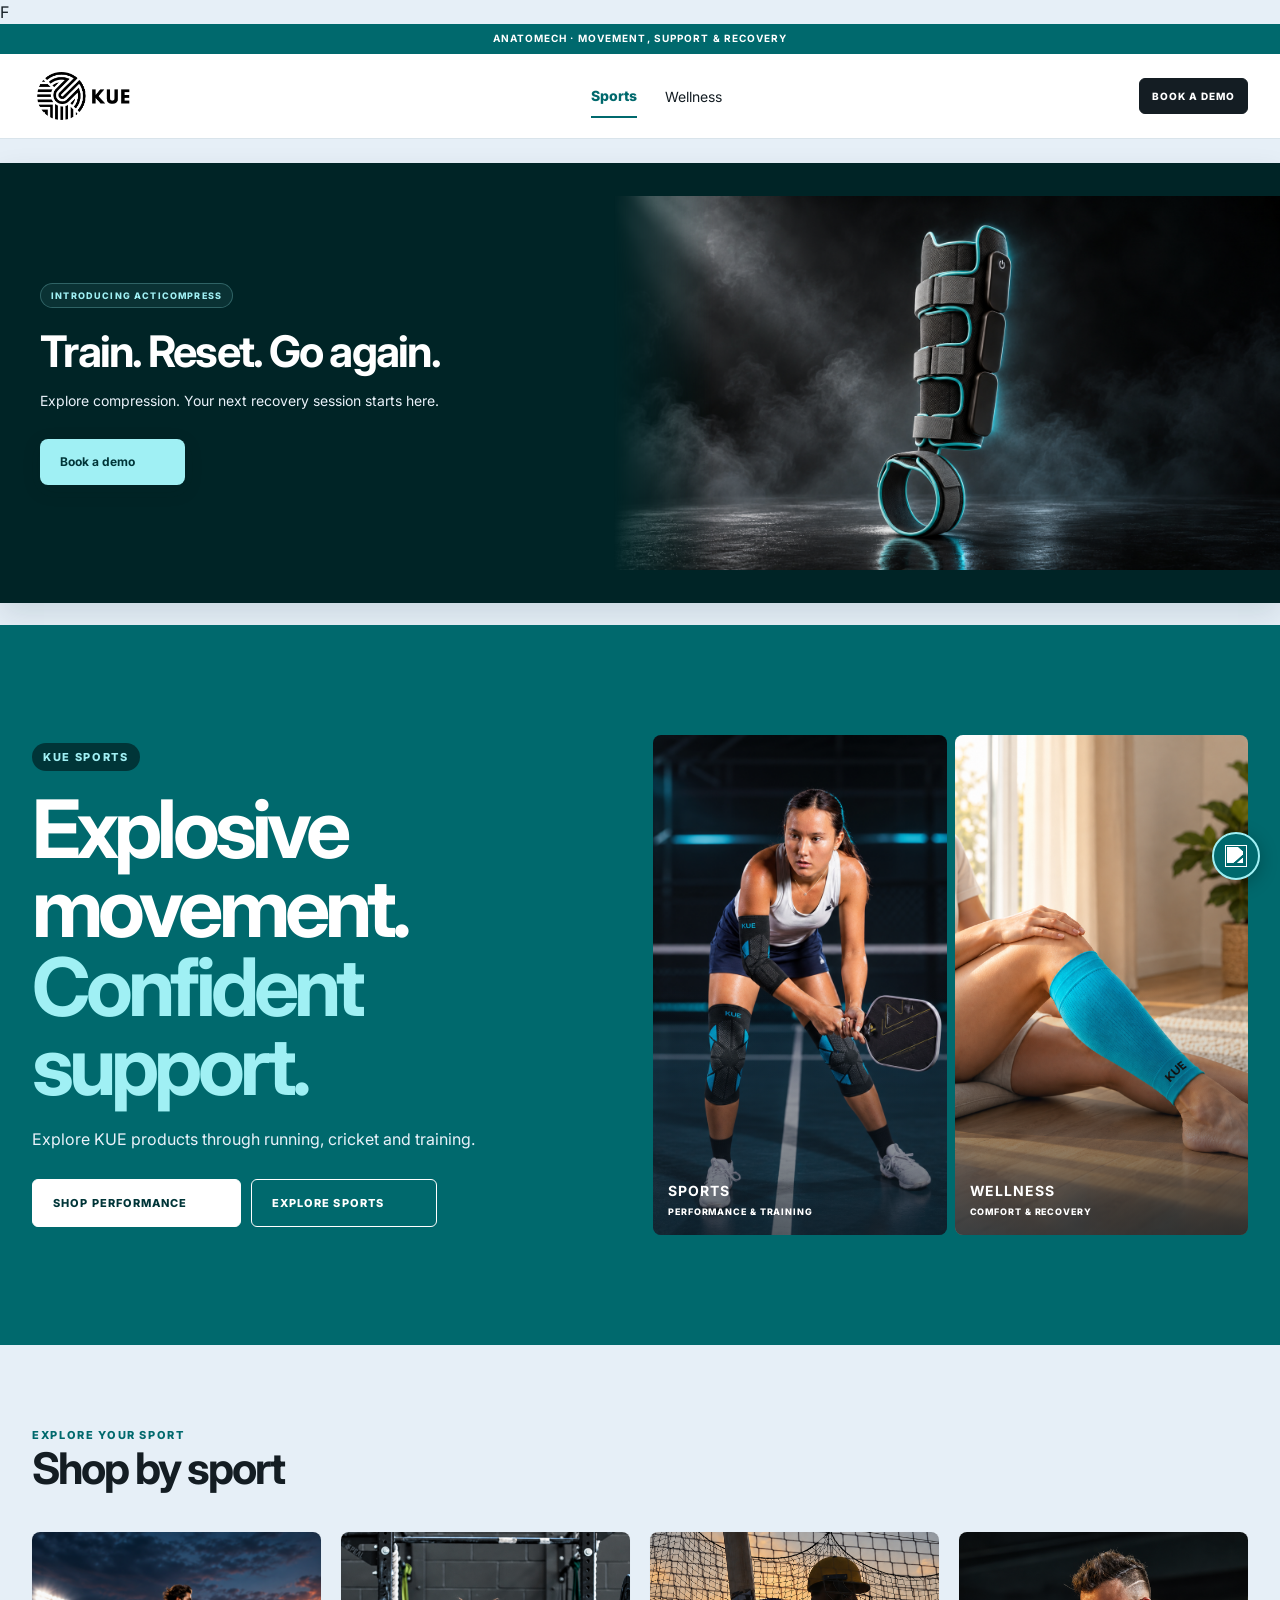
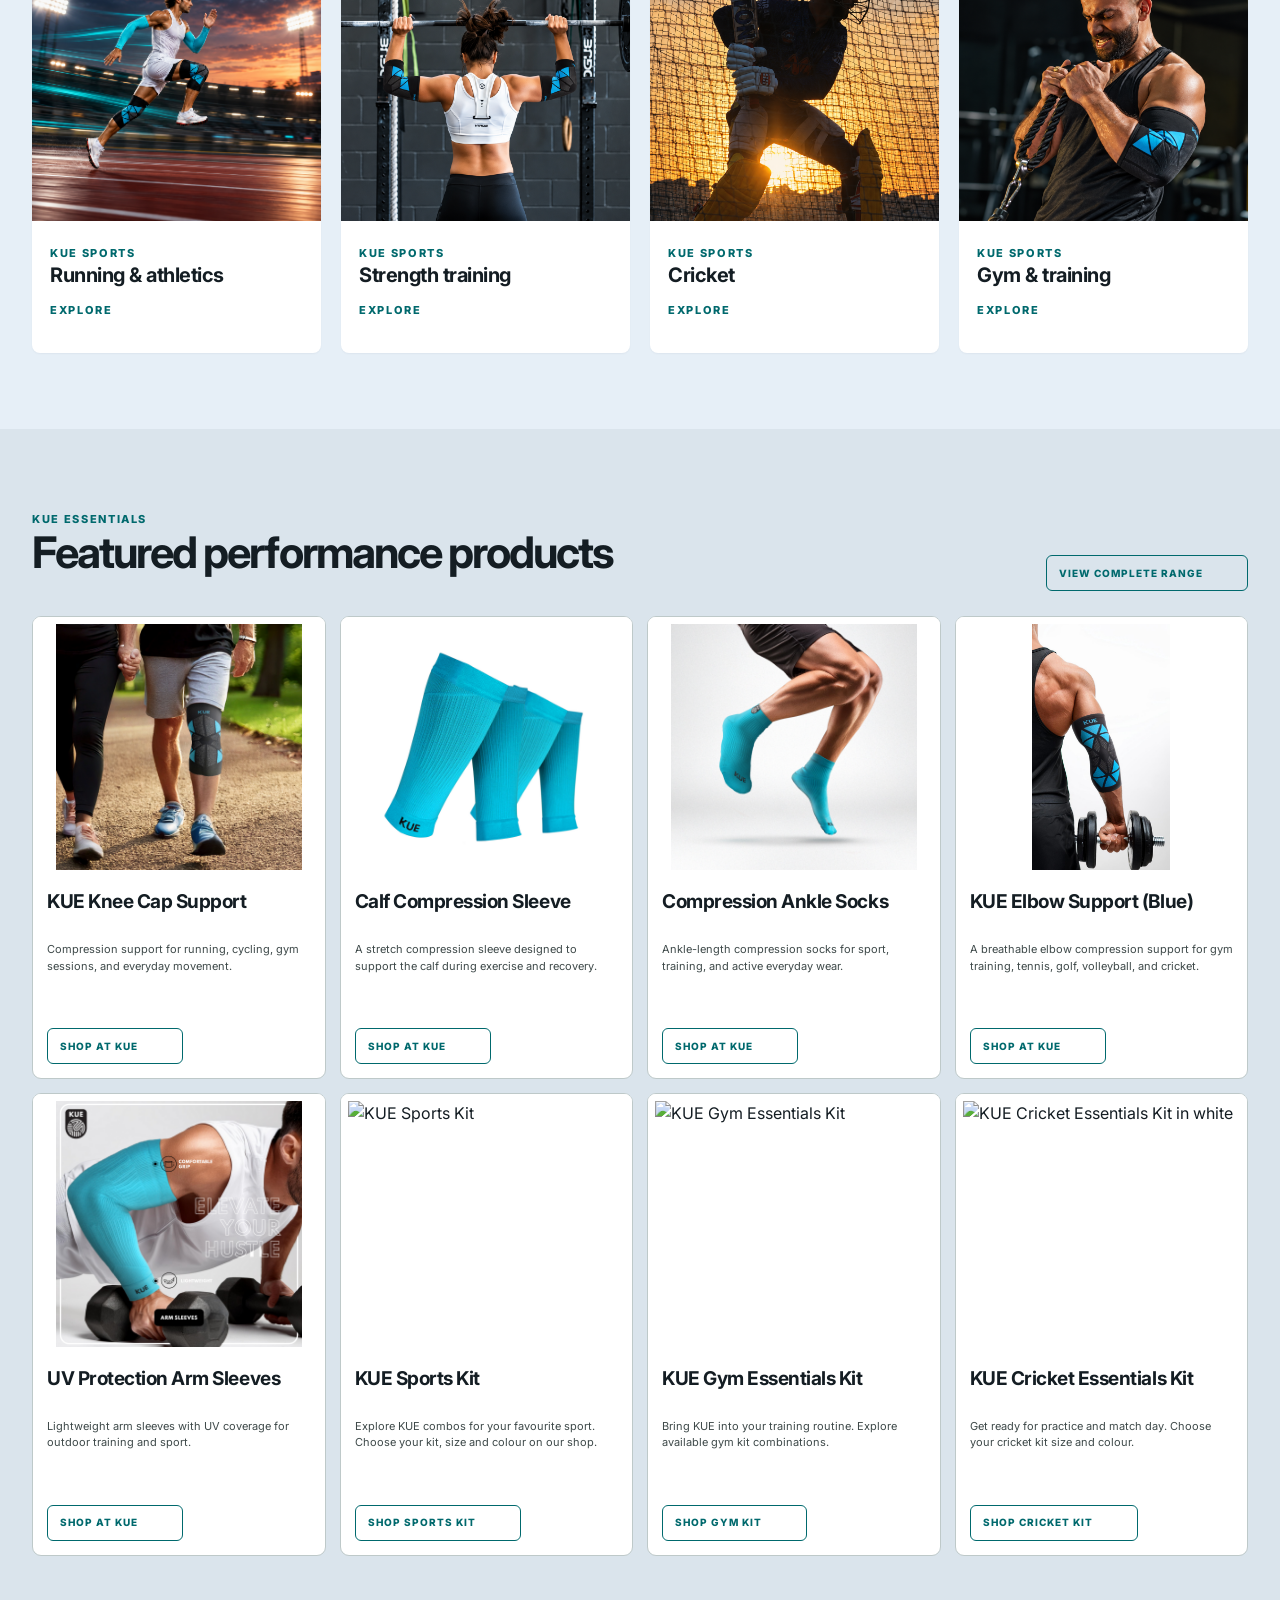
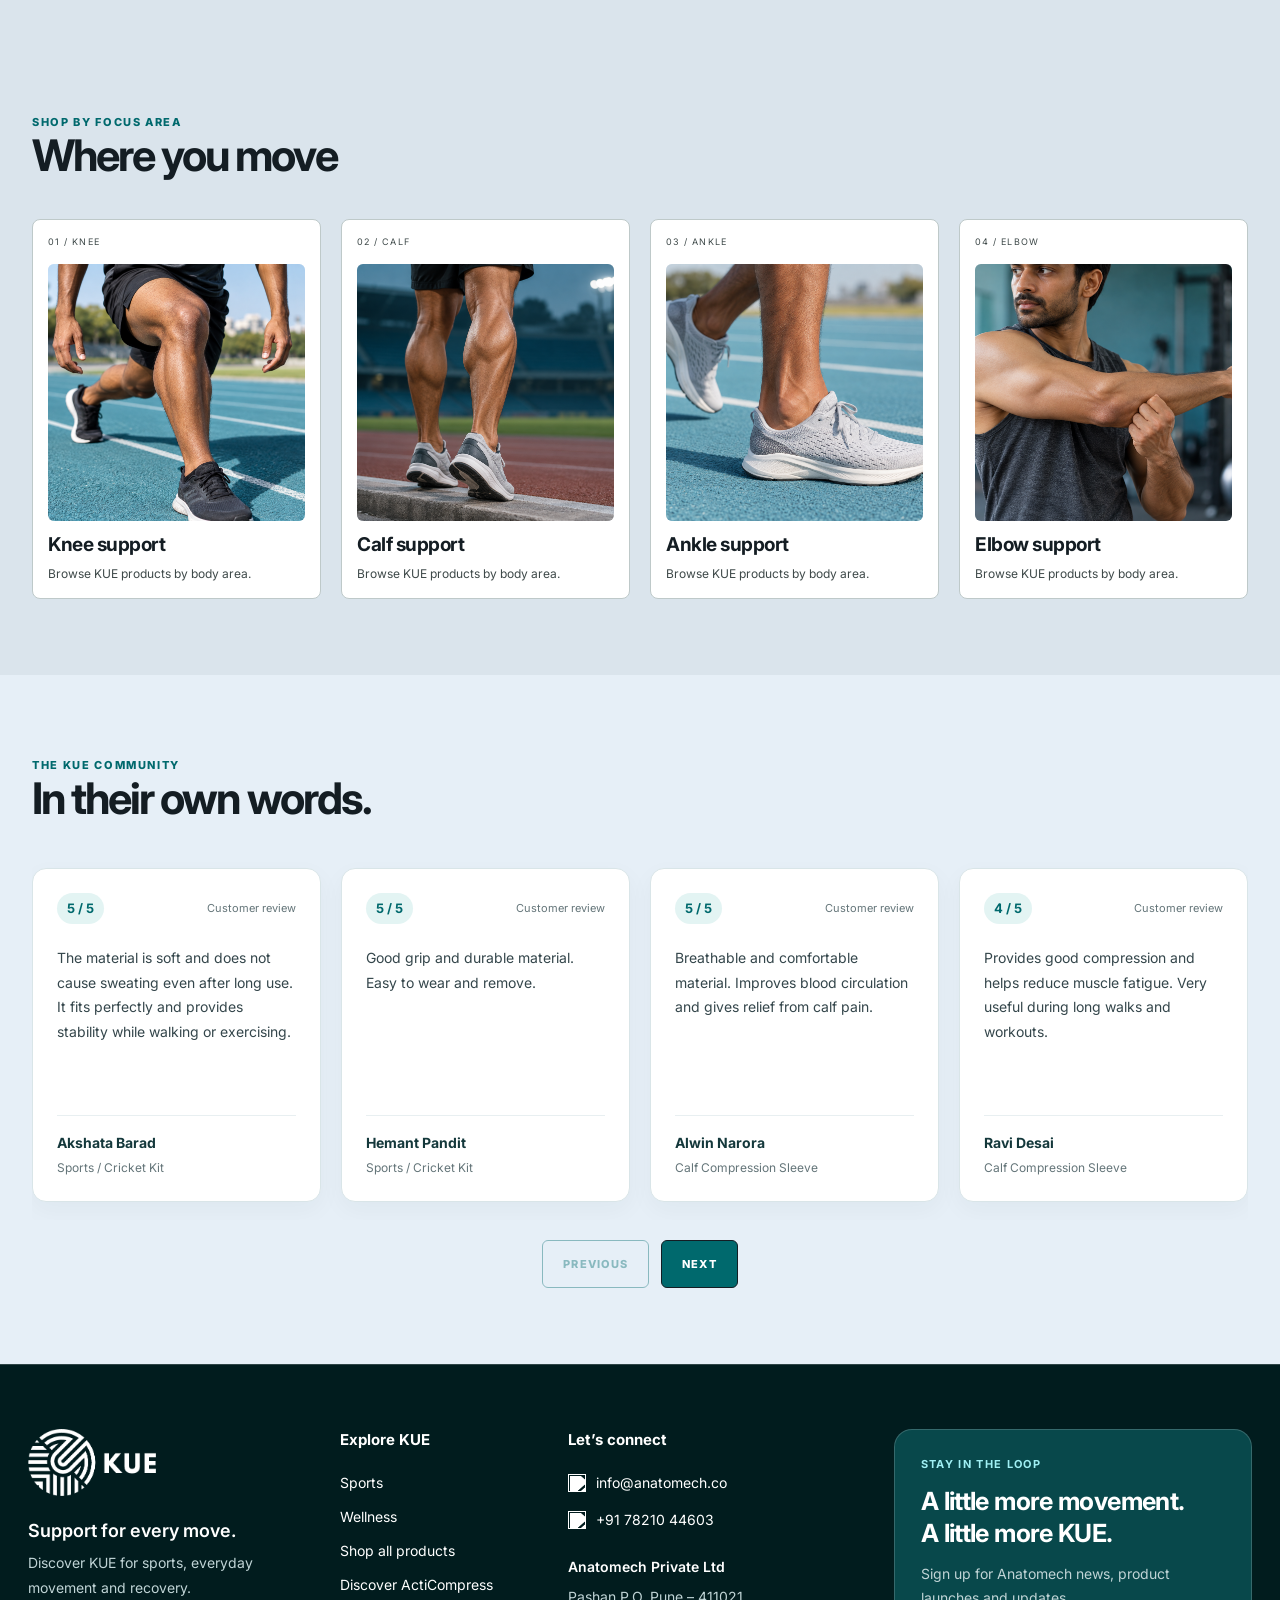
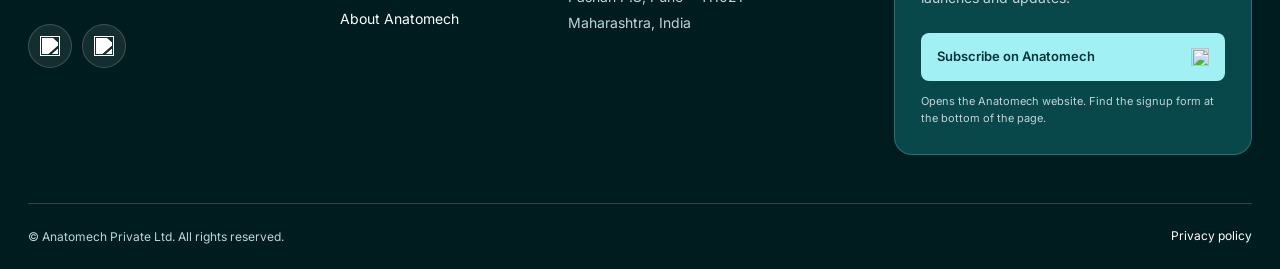
==== commit 0dcd1d76: "Update sports.html" ====
--- a/sports.html
+++ b/sports.html
@@ -562,7 +562,7 @@
       <div>
         <span class="eyebrow">The KUE community</span>
         <h2>In their own words.</h2>
-        <p>20 selected customer reviews rated 4 stars and above.</p>
+        
       </div>
     </div>
 
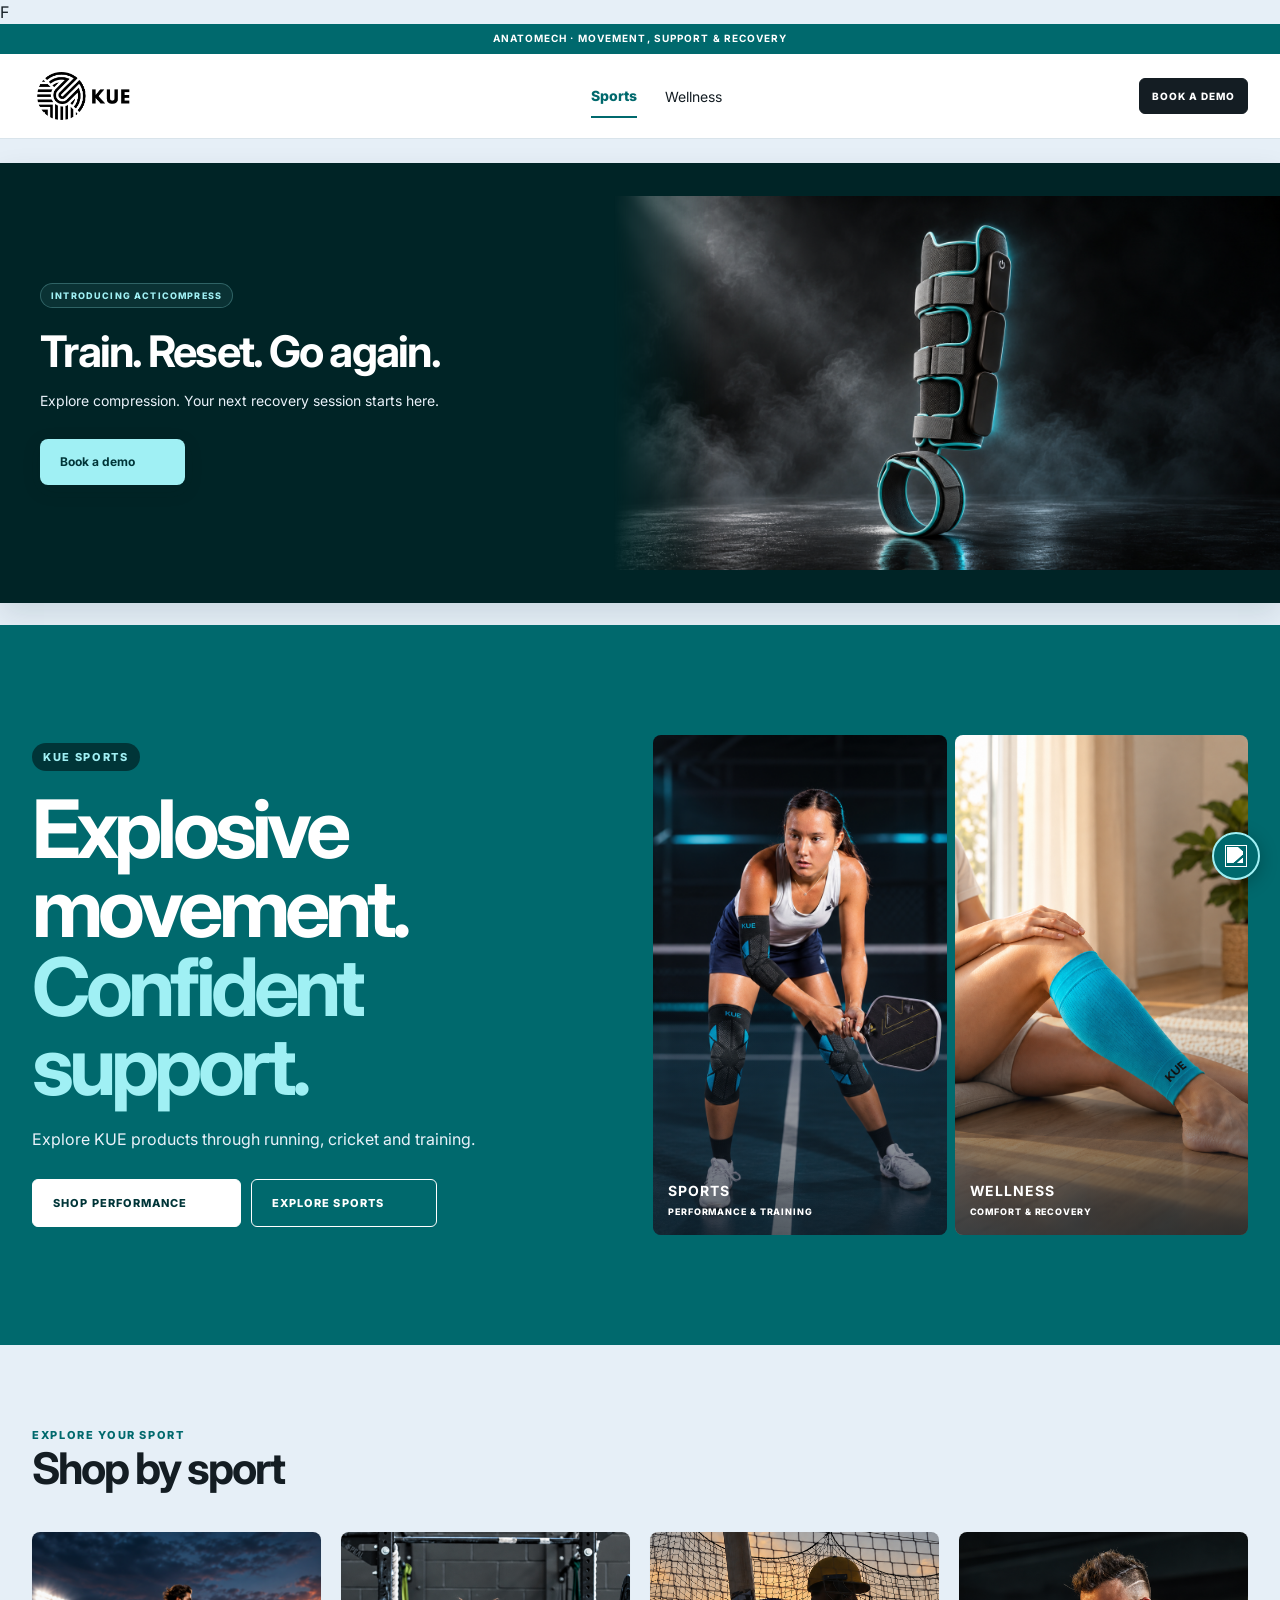
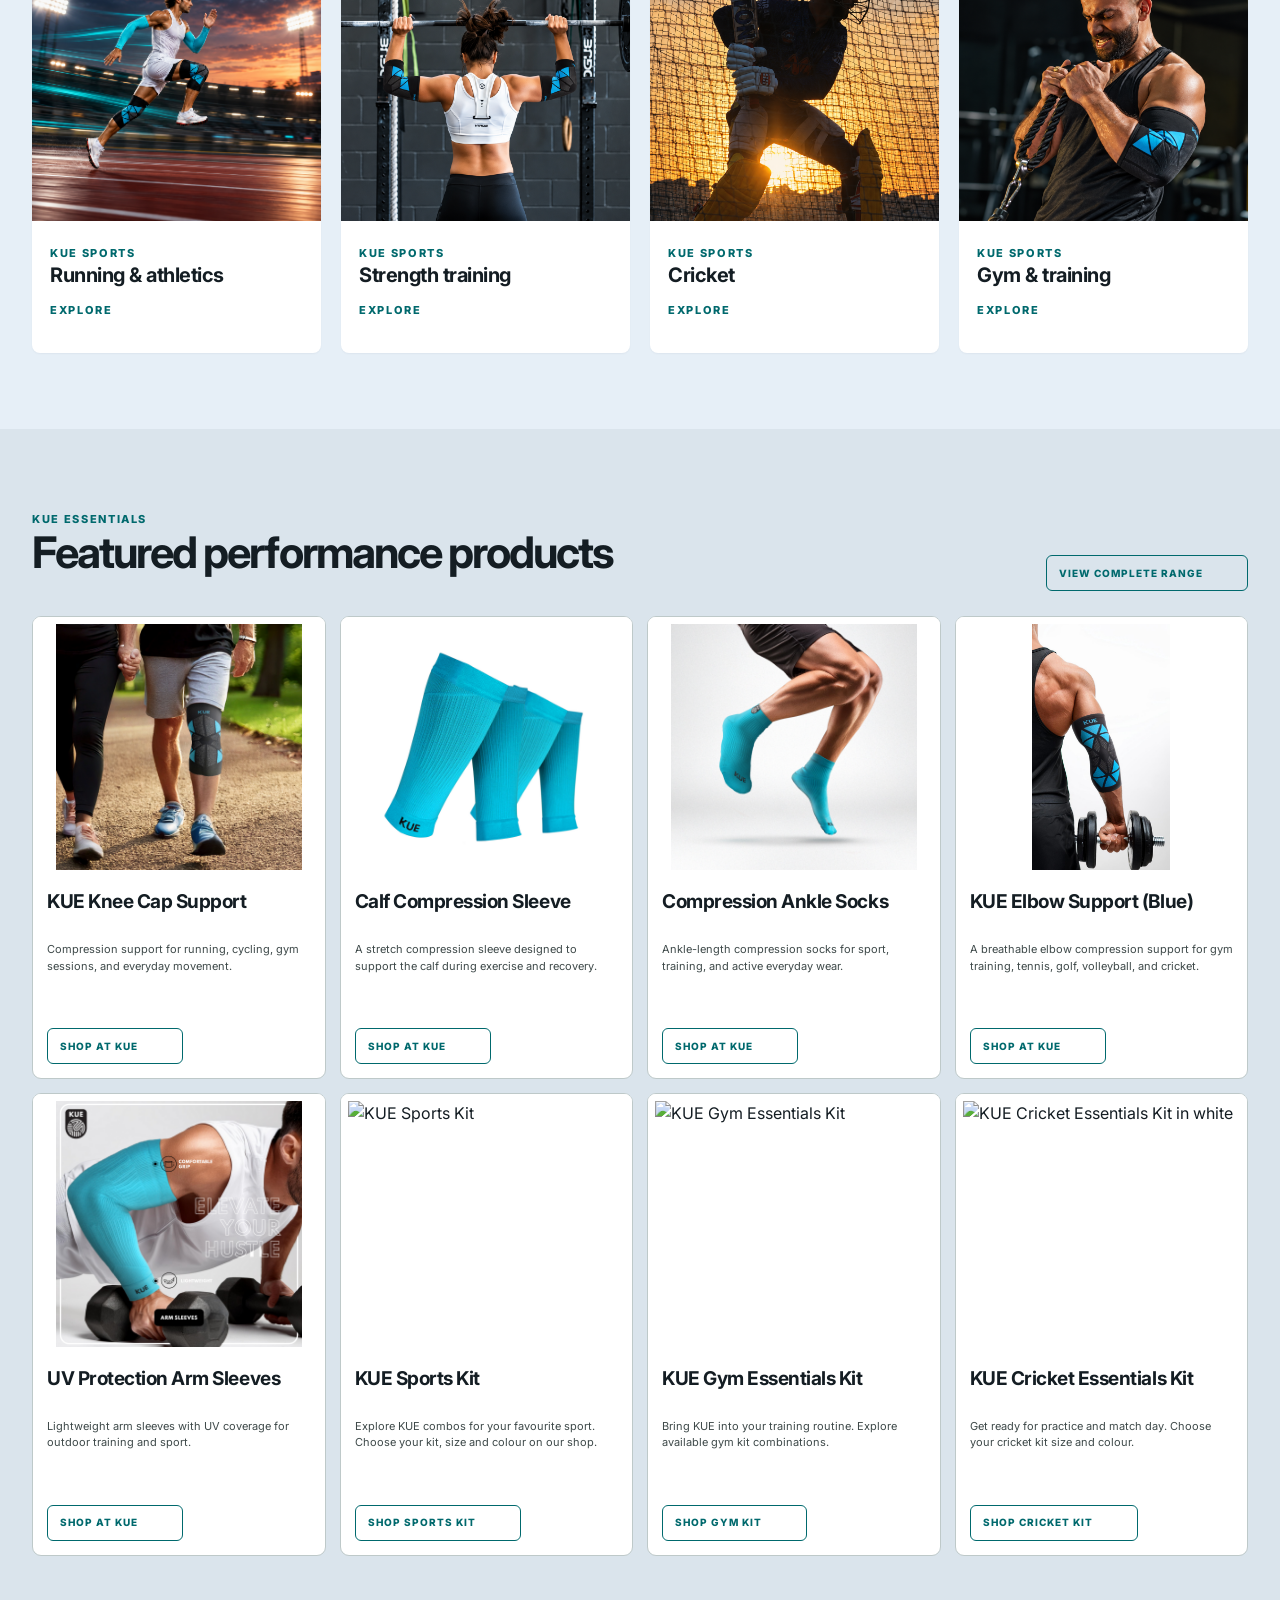
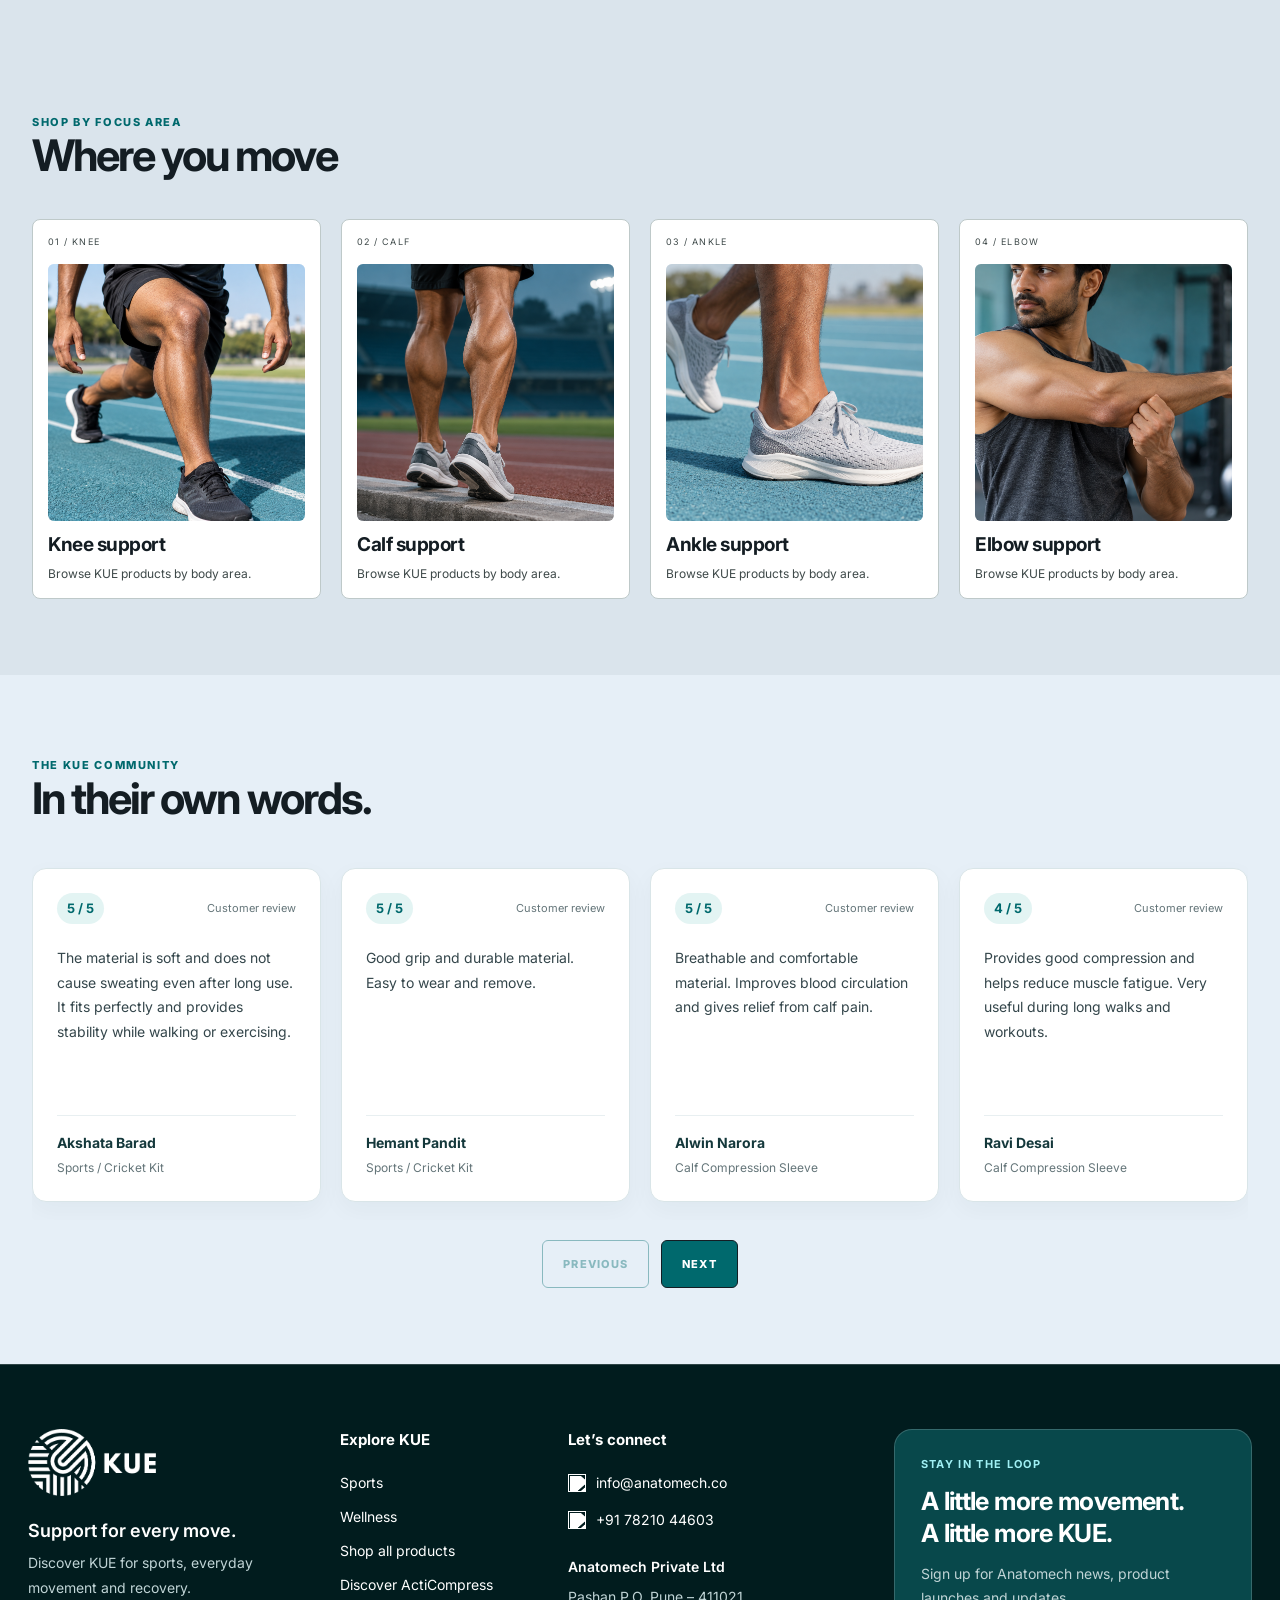
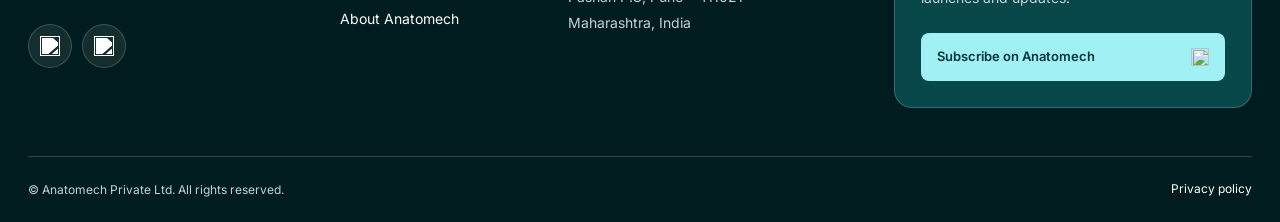
==== commit 39fa52bc: "Update sports.html" ====
--- a/sports.html
+++ b/sports.html
@@ -721,10 +721,7 @@
           >
         </a>
 
-        <small>
-          Opens the Anatomech website. Find the signup
-          form at the bottom of the page.
-        </small>
+
       </div>
 
     </div>
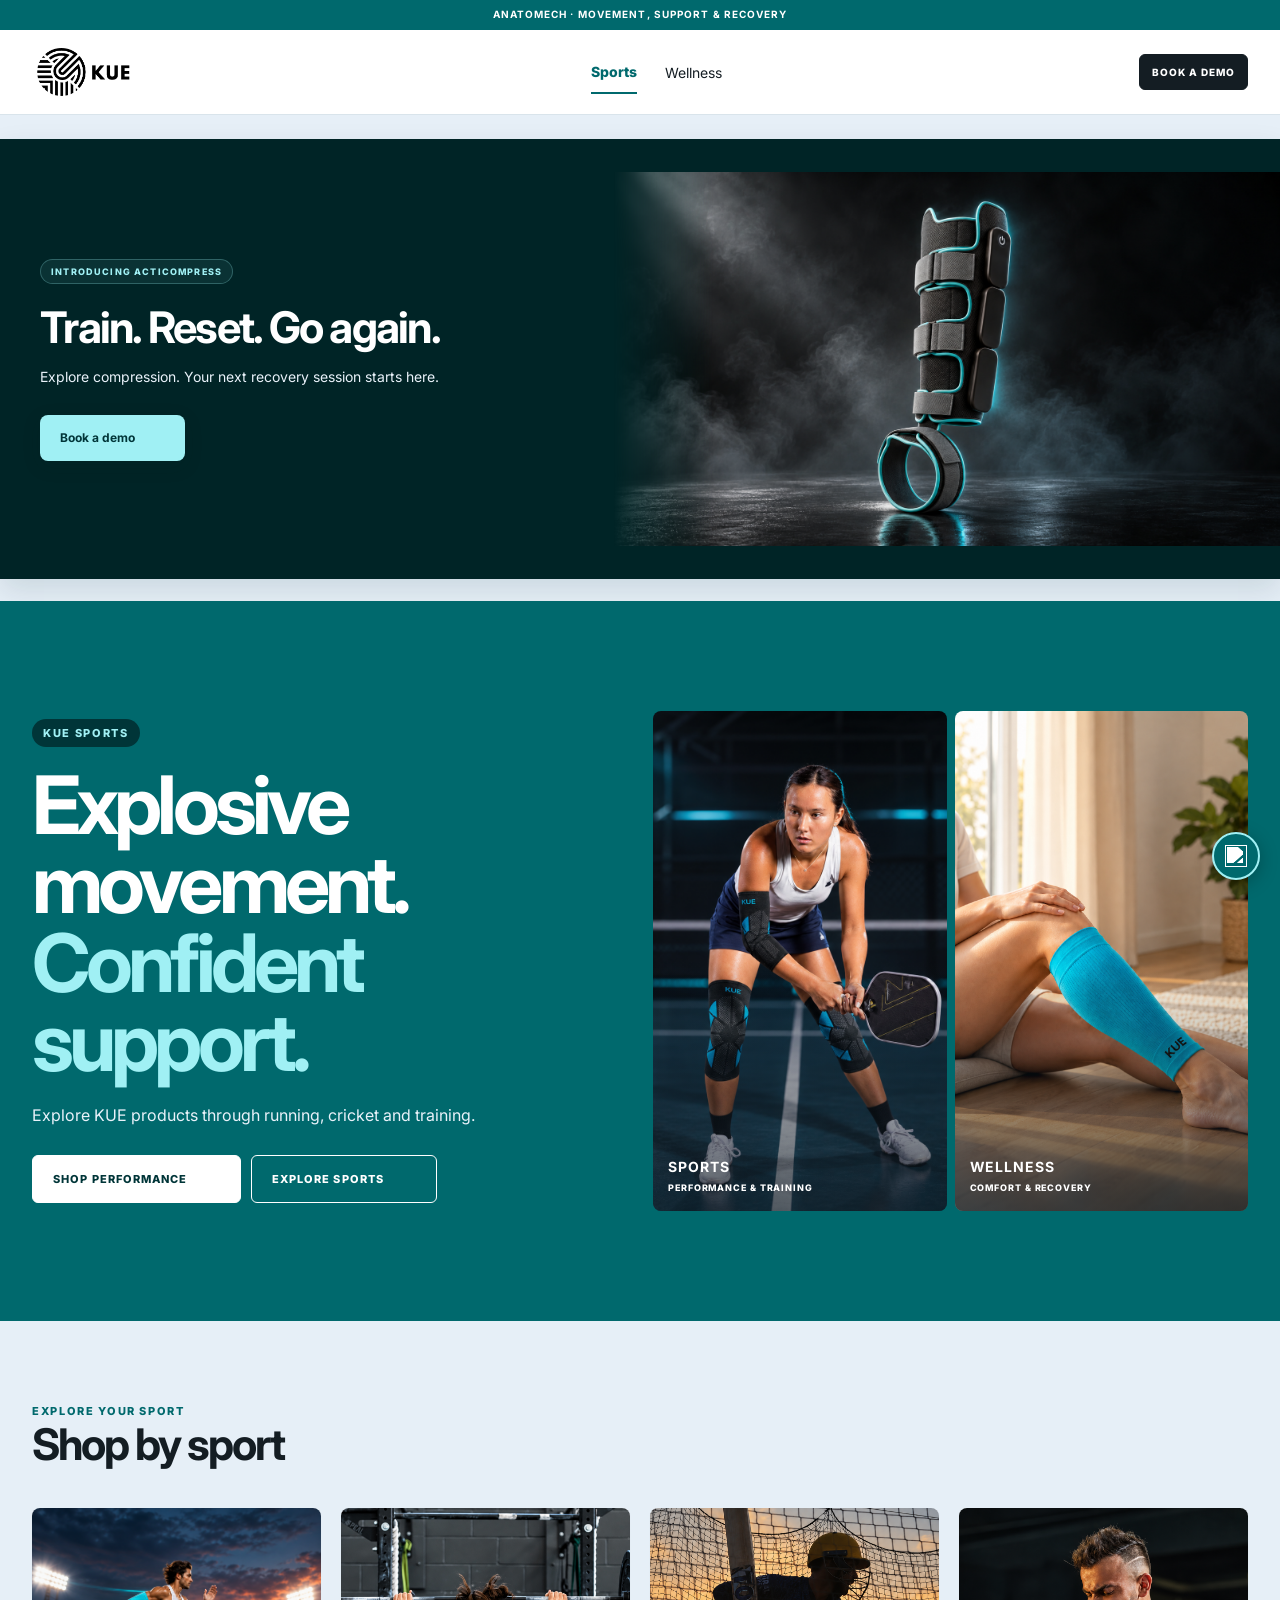
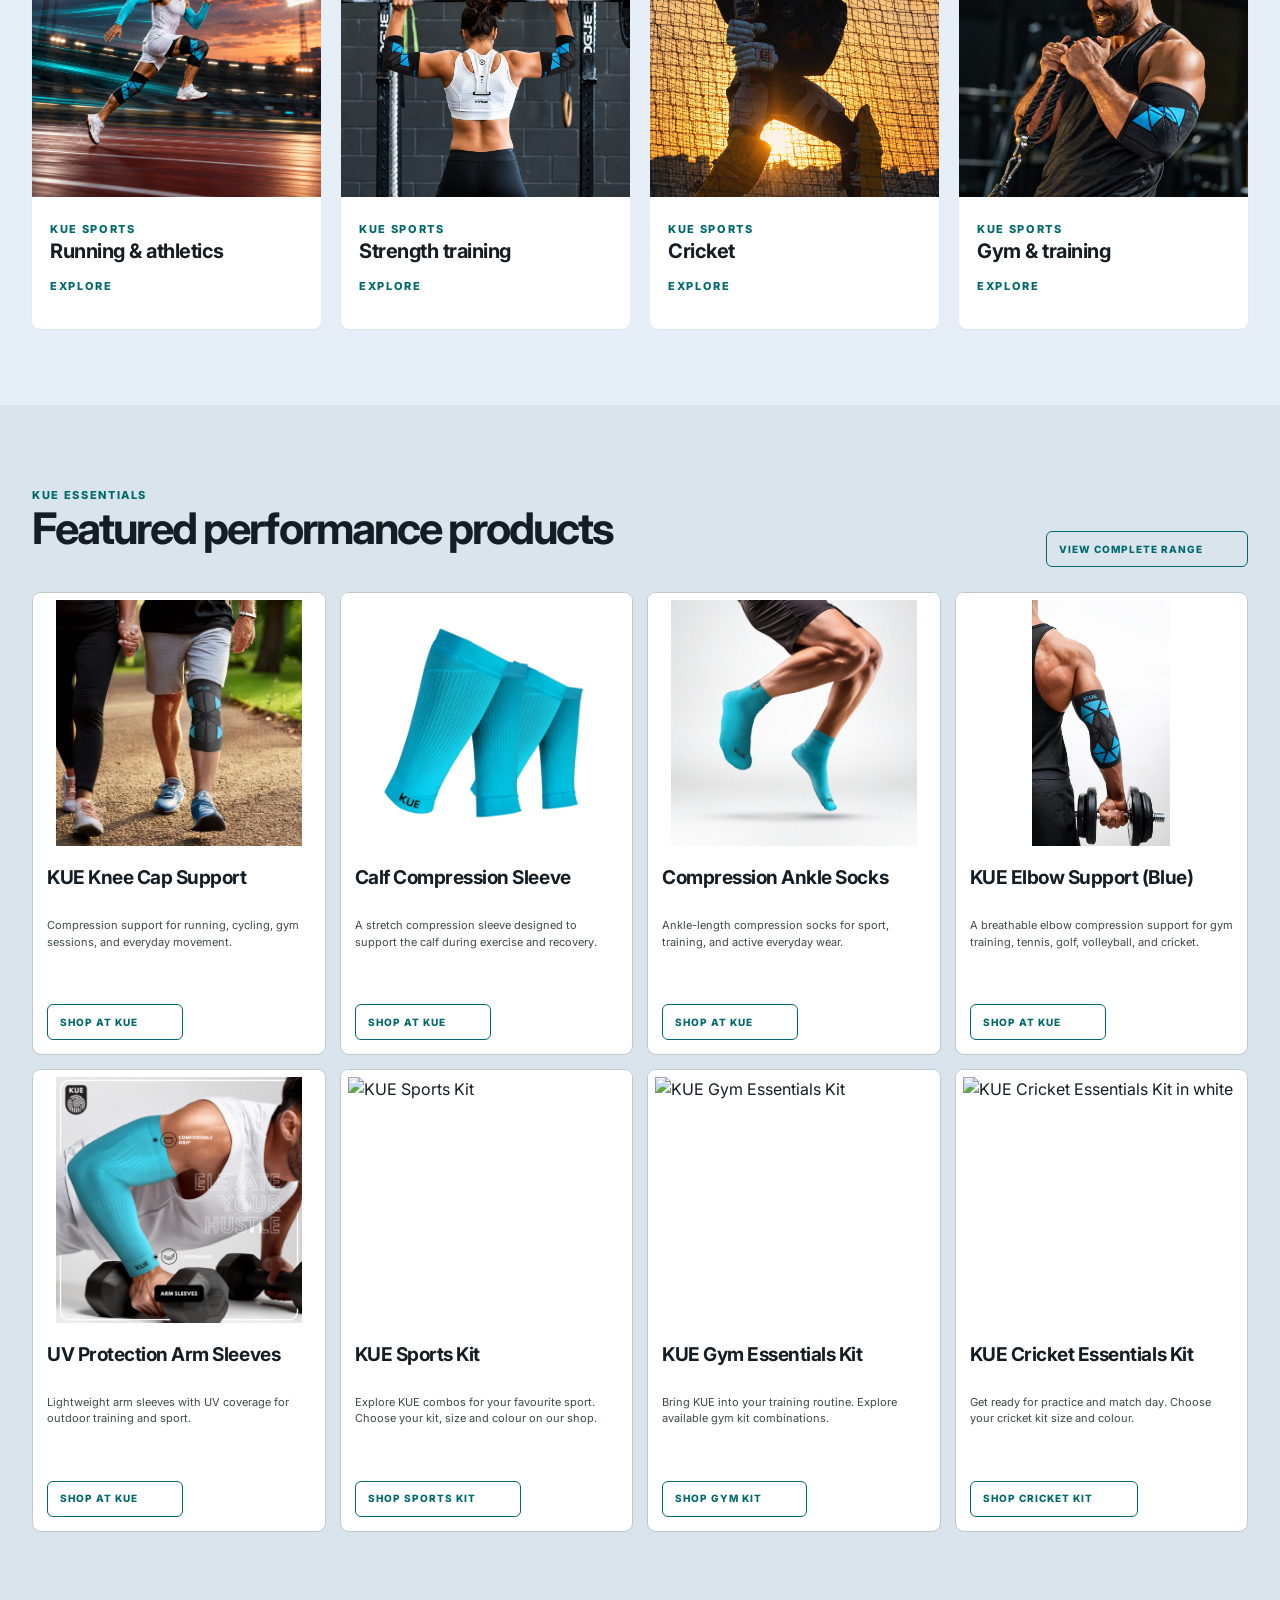
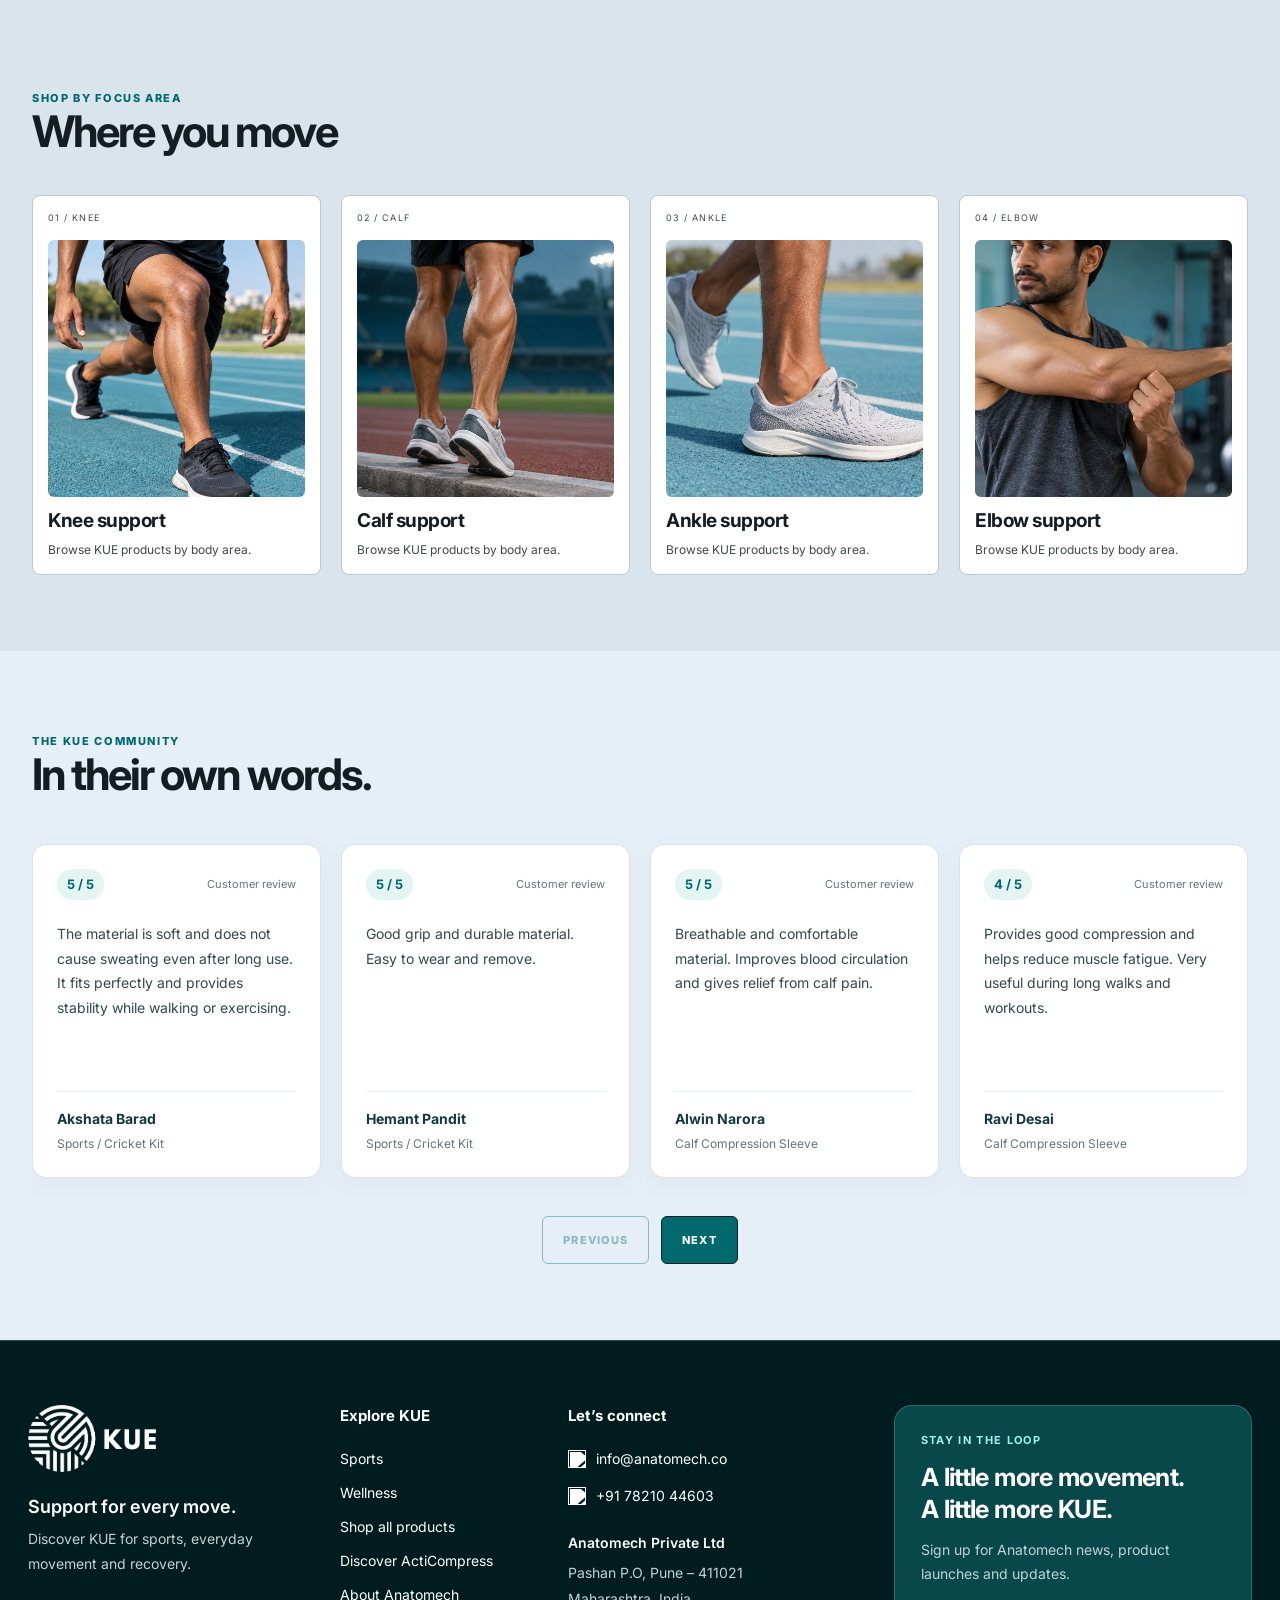
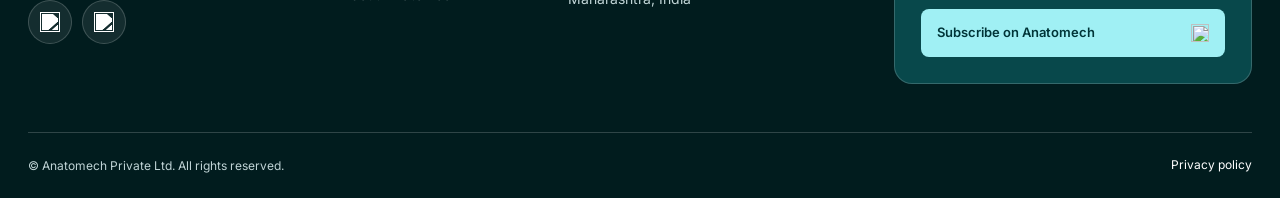
==== commit 5ef14f1b: "Update sports.html" ====
--- a/sports.html
+++ b/sports.html
@@ -5,7 +5,7 @@
     <meta name="viewport" content="width=device-width,initial-scale=1" />
     <title>Sports Performance | Anatomech × KUE</title>
     <link rel="stylesheet" href="css/styles.css" />
-    <link rel="stylesheet" href="css/launch.css" />F
+    <link rel="stylesheet" href="css/launch.css" />
     <link rel="stylesheet" href="css/themes.css" />
 
     <link rel="stylesheet" href="css/landing.css" />
